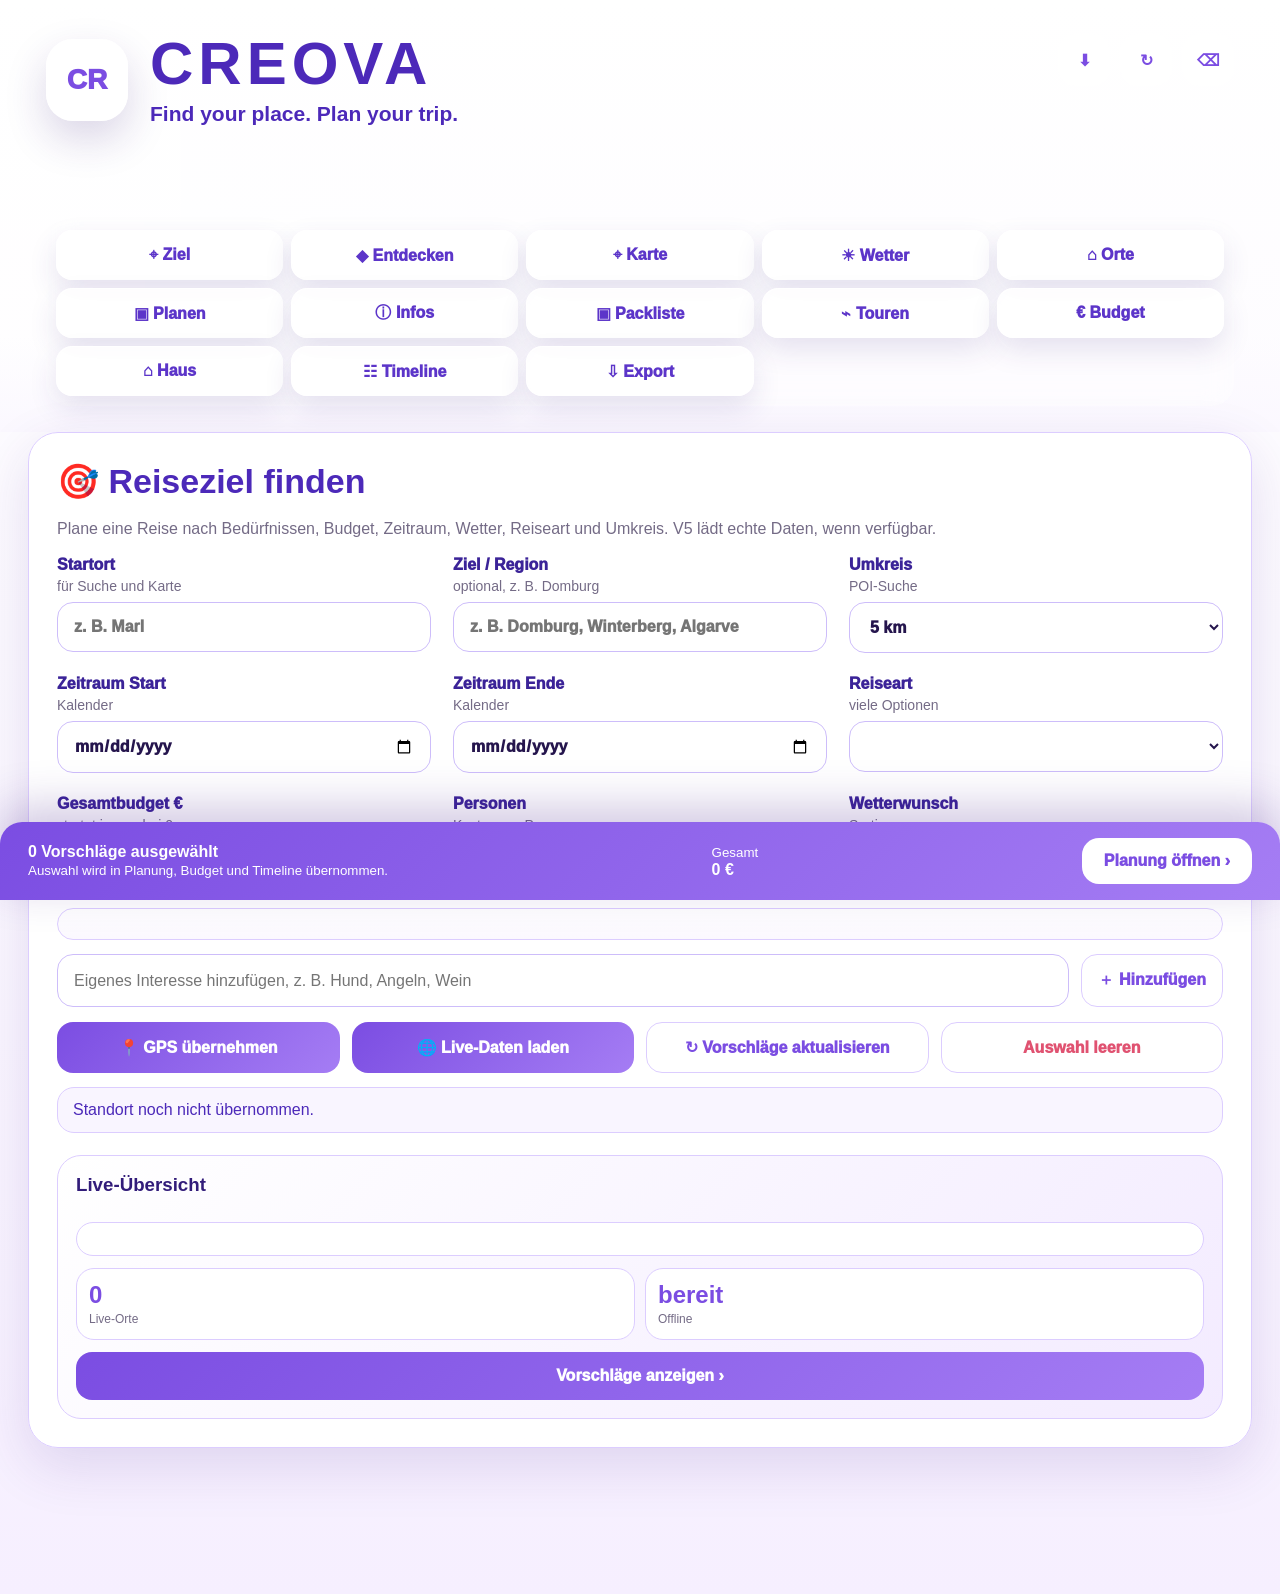
==== index.html @ 1fc0fdfe "Add files via upload" ====
<!doctype html>
<html lang="de">
<head>
<meta charset="utf-8">
<meta name="viewport" content="width=device-width,initial-scale=1,viewport-fit=cover">
<title>CREOVA Ultimate V7 Final</title>
<meta name="theme-color" content="#7b4de2">
<link rel="manifest" href="manifest.webmanifest">
<link rel="icon" href="icon.svg">
<link rel="stylesheet" href="styles.css?v=7">
<link rel="stylesheet" href="https://unpkg.com/leaflet@1.9.4/dist/leaflet.css">
</head>
<body>
<header class="hero">
  <div class="heroTop">
    <div class="brand">
      <div class="logo">CR</div>
      <div>
        <h1>CREOVA</h1>
        <p>Find your place. Plan your trip.</p>
      </div>
    </div>
    <div class="heroActions">
      <button id="installBtn" class="round" title="Installieren">⬇</button>
      <button id="syncBtn" class="round" title="Live-Daten laden">↻</button>
      <button id="resetApp" class="round" title="Zurücksetzen">⌫</button>
    </div>
  </div>

  <nav class="nav">
    <button data-view="ziel">⌖ Ziel</button>
    <button data-view="entdecken">◆ Entdecken</button>
    <button data-view="karte">⌖ Karte</button>
    <button data-view="wetter">☀ Wetter</button>
    <button data-view="pois">⌂ Orte</button>
    <button data-view="planen">▣ Planen</button>
    <button data-view="infos">ⓘ Infos</button>
    <button data-view="packliste">▣ Packliste</button>
    <button data-view="touren">⌁ Touren</button>
    <button data-view="budget">€ Budget</button>
    <button data-view="haus">⌂ Haus</button>
    <button data-view="timeline">☷ Timeline</button>
    <button data-view="export">⇩ Export</button>
  </nav>
</header>

<main class="app">
<section id="view-ziel" class="view">
  <div class="card splitHero">
    <div>
      <h2>🎯 Reiseziel finden</h2>
      <p class="muted">Plane eine Reise nach Bedürfnissen, Budget, Zeitraum, Wetter, Reiseart und Umkreis. V5 lädt echte Daten, wenn verfügbar.</p>
      <div class="formGrid">
        <label>Startort<span>für Suche und Karte</span><input id="start" placeholder="z. B. Marl"></label>
        <label>Ziel / Region<span>optional, z. B. Domburg</span><input id="destination" placeholder="z. B. Domburg, Winterberg, Algarve"></label>
        <label>Umkreis<span>POI-Suche</span><select id="radius"><option value="5000">5 km</option><option value="10000">10 km</option><option value="25000">25 km</option><option value="50000">50 km</option><option value="100000">100 km</option><option value="300000">300 km</option><option value="1000000">1000 km</option><option value="20000000">weltweit</option></select></label>
        <label>Zeitraum Start<span>Kalender</span><input id="dateStart" type="date"></label>
        <label>Zeitraum Ende<span>Kalender</span><input id="dateEnd" type="date"></label>
        <label>Reiseart<span>viele Optionen</span><select id="tripType"></select></label>
        <label>Gesamtbudget €<span>startet immer bei 0</span><input id="budgetInput" type="number" min="0" step="50"></label>
        <label>Personen<span>Kosten pro Person</span><input id="persons" type="number" min="1" step="1"></label>
        <label>Wetterwunsch<span>Sortierung</span><select id="weatherPref"><option>Sonnig</option><option>Mild</option><option>Kühl</option><option>Egal</option><option>Schlechtwetter-geeignet</option></select></label>
      </div>

      <div id="chips" class="chips"></div>
      <div class="customAdd">
        <input id="customInterest" placeholder="Eigenes Interesse hinzufügen, z. B. Hund, Angeln, Wein">
        <button class="btn" id="addInterest">＋ Hinzufügen</button>
      </div>

      <div class="actions">
        <button class="btn primary" id="btnLocation">📍 GPS übernehmen</button>
        <button class="btn primary" id="btnSearchLive">🌐 Live-Daten laden</button>
        <button class="btn" id="btnRefresh">↻ Vorschläge aktualisieren</button>
        <button class="btn danger" id="btnClear">Auswahl leeren</button>
      </div>

      <div id="loc" class="hint">Standort noch nicht übernommen.</div>
    </div>
    <aside class="quickPanel">
      <h3>Live-Übersicht</h3>
      <div id="budgetTiles" class="budgetGrid one"></div>
      <div id="weatherMini" class="weatherBox"></div>
      <div class="statusGrid">
        <div><b id="poiCount">0</b><span>Live-Orte</span></div>
        <div><b id="offlineState">bereit</b><span>Offline</span></div>
      </div>
      <button class="btn primary full" data-view="entdecken">Vorschläge anzeigen ›</button>
    </aside>
  </div>
</section>

<section id="view-entdecken" class="view hidden">
  <div class="card">
    <div class="titleRow">
      <div>
        <h2>✨ Entdecken</h2>
        <p class="muted">Reiseziele und echte POIs. Alles kann angehakt und in Planung, Budget und Timeline übernommen werden.</p>
      </div>
      <select id="sort"><option>Beste Treffer</option><option>Preis niedrig</option><option>Entfernung</option><option>Wetter passend</option></select>
    </div>
    <div id="results" class="cards"></div>
  </div>
</section>

<section id="view-karte" class="view hidden">
  <div class="card">
    <div class="titleRow">
      <div><h2>🗺️ Interaktive Karte</h2><p class="muted">OpenStreetMap mit Vorschlägen, Restaurants, Hotels und Campingplätzen.</p></div>
      <div class="mapTools"><button class="btn" id="fitMap">Alle anzeigen</button><button class="btn primary" id="reloadMapData">POIs neu laden</button></div>
    </div>
    <div id="map"></div>
  </div>
</section>

<section id="view-wetter" class="view hidden">
  <div class="card">
    <div class="titleRow">
      <div><h2>☀ Echte Wetterdaten</h2><p class="muted">Wetterdaten kommen über Open-Meteo. Wenn kein Ziel gesetzt ist, wird Marl/Fallback genutzt.</p></div>
      <button class="btn primary" id="loadWeather">Wetter neu laden</button>
    </div>
    <div id="weatherPanel" class="weatherCards"></div>
  </div>
</section>

<section id="view-pois" class="view hidden">
  <div class="card">
    <div class="titleRow">
      <div><h2>⌂ Echte Orte</h2><p class="muted">Campingplätze, Hotels und Restaurants aus OpenStreetMap/Overpass.</p></div>
      <select id="poiFilter"><option>Alle</option><option>Restaurants</option><option>Camping</option><option>Hotels</option></select>
    </div>
    <div id="poiList" class="cards"></div>
  </div>
</section>

<section id="view-planen" class="view hidden"><div class="card"><div class="titleRow"><div><h2>🧭 Planen</h2><p class="muted">Ausgewählte Vorschläge und Live-Orte landen hier.</p></div><button class="btn primary" data-view="timeline">Timeline öffnen</button></div><div id="planList"></div></div></section>

<section id="view-infos" class="view hidden"><div class="card" id="detailContent"><h2>ⓘ Infos</h2><p class="muted">Klicke auf „Details anzeigen“.</p></div></section>

<section id="view-packliste" class="view hidden">
  <div class="card packPro">
    <div class="titleRow">
      <div>
        <h2>🎒 Packliste</h2>
        <p class="muted">Professionelle Packliste mit kleinen Produktbildern, Suche, Kategorien und Fortschritt.</p>
      </div>
      <b id="packText">0 / 0</b>
    </div>

    <div class="bar"><div id="packFill" class="fill"></div></div>

    <div class="packToolbar">
      <input id="packSearch" placeholder="Packliste durchsuchen, z. B. Zahnbürste, Shampoo, Sonnencreme">
      <select id="packFilter"><option>Alle Kategorien</option></select>
    </div>

    <div id="packCats" class="packCats compactCats"></div>

    <div class="customAdd">
      <input id="customPack" placeholder="Eigenen Artikel hinzufügen">
      <button class="btn primary" id="addPack">＋ Hinzufügen</button>
    </div>

    <div id="products" class="products proProducts"></div>
  </div>
</section>

<section id="view-touren" class="view hidden"><div class="card"><h2>🚴 Touren</h2><p class="muted">Radtouren, Wanderungen und Tagesausflüge passend zum Ziel.</p><div id="tourCards" class="cards"></div></div></section>

<section id="view-budget" class="view hidden">
  <div class="card">
    <h2>💶 Budget-Rechner</h2>
    <p class="muted">Live-Auswertung mit Budget, Rest, Kosten pro Person und Kategorien.</p>
    <div class="formGrid compact">
      <label>Gesamtbudget ändern €<span>sofort aktiv</span><input id="budgetInput2" type="number" min="0" step="50"></label>
      <label>Personen<span>Kosten pro Person</span><input id="persons2" type="number" min="1" step="1"></label>
      <label>Reserve / Notiz<span>optional</span><input id="budgetNote" placeholder="z. B. 300 € Reserve"></label>
    </div>
    <div id="budgetTiles2" class="budgetGrid"></div>
    <div id="budgetBars" class="budgetBars"></div>
    <h3>Ausgewählte Kosten</h3>
    <div id="budgetList" class="simpleList"></div>
  </div>
</section>

<section id="view-haus" class="view hidden"><div class="card"><h2>🏠 Hauscheck</h2><p class="muted">Vor der Abfahrt abhaken.</p><div id="houseList" class="checkList"></div></div></section>

<section id="view-wecker" class="view hidden">
  <div class="card">
    <h2>⏰ Abfahrt planen</h2>
    <div class="depart">
      <div class="innerCard">
        <label>Ankunftszeit<input id="arrival" placeholder="10:00"></label>
        <label>Fahrzeit ca.<input id="drive" placeholder="5 h 30 min"></label>
        <label>Pufferzeit<input id="buffer" placeholder="30 min"></label>
        <label>Aufsteh-Vorlauf<input id="wakeLead" placeholder="60 min"></label>
        <button id="saveAlarm" class="btn primary">Wecker speichern</button>
      </div>
      <div>
        <div class="highlight"><div><span>Abfahrtszeit</span><h2 id="depTime">04:00</h2><p class="muted">So solltest du losfahren.</p></div><img src="https://images.unsplash.com/photo-1541899481282-d53bffe3c35d?auto=format&fit=crop&w=600&q=80"></div>
        <div class="highlight"><div><span>Aufstehzeit</span><h2 id="wakeTime">03:00</h2><p class="muted">Wecker wird gestellt.</p></div><img src="https://images.unsplash.com/photo-1501139083538-0139583c060f?auto=format&fit=crop&w=600&q=80"></div>
      </div>
    </div>
  </div>
</section>

<section id="view-timeline" class="view hidden"><div class="card"><div class="titleRow"><div><h2>🗓️ Timeline</h2><p class="muted">Automatischer Tagesplan mit Bildern.</p></div><button id="rebalanceTimeline" class="btn">↻ Neu verteilen</button></div><div id="timelineFull"></div></div></section>

<section id="view-export" class="view hidden">
  <div class="card">
    <h2>⇩ PDF / Export</h2>
    <p class="muted">Als PDF drucken oder Reiseplan als Text herunterladen. Für PDF auf iPad: Drucken → Teilen → In Dateien sichern.</p>
    <div class="actions">
      <button class="btn primary" onclick="window.print()">PDF erstellen / Drucken</button>
      <button class="btn" id="downloadPlan">Reiseplan TXT</button>
      <button class="btn danger" id="resetAll">Alles zurücksetzen</button>
    </div>
    <textarea id="exportText" rows="18"></textarea>
  </div>
</section>
</main>

<div class="sticky">
  <div><b id="stickyCount">0 Vorschläge ausgewählt</b><br><small>Auswahl wird in Planung, Budget und Timeline übernommen.</small></div>
  <div><small>Gesamt</small><br><b id="stickySum">0 €</b></div>
  <button data-view="planen">Planung öffnen ›</button>
</div>

<script src="https://unpkg.com/leaflet@1.9.4/dist/leaflet.js"></script>
<script src="api-config.js?v=7"></script>
<script src="data.js?v=7"></script>
<script src="app.js?v=7"></script>
</body>
</html>
---- styles.css ----
:root{--p:#7b4de2;--p2:#a57df4;--ink:#25154d;--muted:#746b86;--line:#dccdff;--bg:#fbf8ff;--card:#ffffffef;--shadow:0 18px 55px rgba(73,37,145,.14);--danger:#e05271;--ok:#2fa86b}
*{box-sizing:border-box}html{scroll-behavior:smooth}body{margin:0;background:linear-gradient(180deg,#fff,#fbf8ff 55%,#f6efff);font-family:-apple-system,BlinkMacSystemFont,"Segoe UI",Roboto,Arial,sans-serif;color:var(--ink)}button,input,select,textarea{font:inherit}button{cursor:pointer}
.hero{min-height:410px;padding:34px 46px 26px;position:relative;overflow:hidden;background:linear-gradient(90deg,rgba(255,255,255,.66),rgba(255,255,255,.19) 42%,rgba(255,255,255,.05)),url("https://images.unsplash.com/photo-1533873984035-25970ab07461?auto=format&fit=crop&w=1800&q=90");background-size:cover;background-position:center 55%}.hero:after{content:"";position:absolute;left:0;right:0;bottom:0;height:96px;background:linear-gradient(transparent,var(--bg));pointer-events:none}.heroTop{position:relative;z-index:2;max-width:1580px;margin:auto;display:flex;justify-content:space-between;gap:12px}.brand{display:flex;align-items:center;gap:22px}.logo{width:82px;height:82px;border-radius:27px;background:rgba(255,255,255,.9);display:grid;place-items:center;color:var(--p);font-size:28px;font-weight:1000;box-shadow:0 18px 42px rgba(56,30,120,.18)}.brand h1{margin:0;font-size:60px;line-height:1;letter-spacing:5px;color:#4c29b9;text-shadow:0 2px 18px rgba(255,255,255,.85)}.brand p{margin:8px 0 0;font-size:21px;color:#4c29b9;font-weight:750}.heroActions{display:flex;gap:10px}.round{width:52px;height:52px;border:0;border-radius:18px;background:rgba(255,255,255,.88);color:var(--p);font-weight:900}
.nav{position:relative;z-index:3;max-width:1580px;margin:94px auto 0;display:grid;grid-template-columns:repeat(13,1fr);gap:8px;padding:10px;border-radius:22px;background:rgba(255,255,255,.39);backdrop-filter:blur(14px)}.nav button{min-height:50px;border:1px solid rgba(255,255,255,.96);border-radius:16px;background:rgba(255,255,255,.88);color:#5c35c9;font-weight:950;box-shadow:0 12px 28px rgba(65,35,130,.13)}.nav button.active{background:linear-gradient(135deg,var(--p),var(--p2));color:white}
.app{max-width:1580px;margin:-22px auto 0;padding:0 28px 124px;position:relative;z-index:3}.card{background:var(--card);border:1px solid var(--line);border-radius:30px;box-shadow:var(--shadow);padding:28px;margin:22px 0}.innerCard{background:#fff;border:1px solid var(--line);border-radius:24px;padding:20px}.card h2{margin:0 0 12px;color:#4c29b9;font-size:34px}.card h3{margin:0 0 8px;color:#321c7a}.muted{color:var(--muted);line-height:1.45}.hidden{display:none!important}.splitHero{display:grid;grid-template-columns:1fr 340px;gap:22px}.quickPanel{border:1px solid var(--line);border-radius:24px;background:linear-gradient(135deg,#fff,#f3ebff);padding:18px}.full{width:100%;margin-top:12px}
.formGrid{display:grid;grid-template-columns:repeat(3,1fr);gap:22px}.formGrid.compact{grid-template-columns:repeat(3,1fr)}.customAdd{display:grid;grid-template-columns:1fr auto;gap:12px;margin-top:14px}label{font-weight:950;color:#3b2398}label span{display:block;font-weight:500;font-size:14px;color:var(--muted);margin:4px 0 8px}input,select,textarea{width:100%;border:1px solid #cdbdfa;border-radius:16px;background:#fff;padding:15px 16px;color:var(--ink);outline:none}input:focus,select:focus,textarea:focus{border-color:var(--p);box-shadow:0 0 0 4px rgba(123,77,226,.13)}
.chips{margin-top:16px;padding:15px;border:1px solid var(--line);border-radius:24px;background:linear-gradient(180deg,#fff,#fbf8ff);display:grid;grid-template-columns:repeat(7,1fr);gap:12px}.chip{border:1px solid #cabcf4;border-radius:16px;background:white;color:#4f2dc1;padding:13px 10px;font-weight:950;display:flex;align-items:center;justify-content:center;gap:8px}.chip.active{background:linear-gradient(135deg,var(--p),var(--p2));color:white}.actions{margin-top:15px;display:grid;grid-template-columns:repeat(4,1fr);gap:12px}.btn{border:1px solid var(--line);background:white;color:var(--p);border-radius:16px;padding:15px 16px;font-weight:950}.btn.primary{border:0;background:linear-gradient(135deg,var(--p),var(--p2));color:white}.btn.danger{color:var(--danger)}.hint{margin-top:14px;background:#f9f5ff;border:1px solid var(--line);border-radius:17px;padding:13px 15px;color:#4c29b9}
.budgetGrid{margin-top:14px;display:grid;grid-template-columns:repeat(4,1fr);gap:12px}.budgetGrid.one{grid-template-columns:1fr}.tile{border:1px solid var(--line);border-radius:20px;background:linear-gradient(135deg,#f0e7ff,#fff);padding:17px}.tile span{display:block;color:var(--muted)}.tile b{display:block;color:#4c29b9;font-size:26px;margin-top:4px}.weatherBox{margin-top:12px;border:1px solid var(--line);border-radius:20px;background:#fff;padding:16px}.statusGrid{display:grid;grid-template-columns:1fr 1fr;gap:10px;margin-top:12px}.statusGrid div{background:#fff;border:1px solid var(--line);border-radius:18px;padding:12px}.statusGrid b{display:block;color:var(--p);font-size:24px}.statusGrid span{font-size:12px;color:var(--muted)}
.titleRow{display:flex;justify-content:space-between;align-items:center;gap:12px;margin-bottom:16px}.titleRow.slim{margin-top:20px}.cards{display:grid;grid-template-columns:repeat(3,1fr);gap:16px}.suggest,.product,.infoMini,.weatherDay{position:relative;overflow:hidden;border:1px solid var(--line);border-radius:24px;background:white;box-shadow:0 12px 32px rgba(70,35,140,.09)}.photo{height:178px;background-size:cover;background-position:center}.body{padding:15px}.check{position:absolute;right:12px;top:12px;width:36px;height:36px;border-radius:12px;background:white;border:1px solid var(--line);display:grid;place-items:center;color:white;font-weight:1000}.selected .check,.done .check{background:var(--p);color:white}.suggest.selected,.product.done{outline:3px solid var(--p2)}.match{position:absolute;left:12px;top:12px;background:rgba(255,255,255,.94);color:#4c29b9;border-radius:999px;padding:7px 10px;font-weight:950;font-size:12px}.tags{display:flex;flex-wrap:wrap;gap:6px;margin:9px 0}.tag{background:#f0e9ff;color:#5d36c9;border-radius:999px;padding:5px 8px;font-size:12px;font-weight:850}.meta{display:flex;justify-content:space-between;align-items:center;color:var(--muted);font-size:13px}.detailBtn{width:100%;margin-top:10px;background:white;color:var(--p);border:1px solid var(--line);border-radius:14px;padding:11px;font-weight:900}
#map{height:620px;border-radius:24px;border:1px solid var(--line);overflow:hidden}.leaflet-popup-content-wrapper{border-radius:16px}.mapTools{display:flex;gap:10px}.weatherCards{display:grid;grid-template-columns:repeat(4,1fr);gap:14px}.weatherDay{padding:18px}.weatherDay b{font-size:28px;color:#4c29b9}.weatherDay span{display:block;color:var(--muted);margin-top:4px}.budgetBars{display:grid;gap:12px;margin:18px 0}.budgetBar{background:#fff;border:1px solid var(--line);border-radius:18px;padding:12px}.budgetBar .bar{margin:8px 0 0}
.detailView{display:grid;grid-template-columns:1.1fr .9fr;gap:18px}.detailImg{min-height:340px;border-radius:26px;background-size:cover;background-position:center}.detailPanel{border:1px solid var(--line);border-radius:26px;background:linear-gradient(135deg,#fff,#f4edff);padding:22px}.miniGrid{display:grid;grid-template-columns:repeat(2,1fr);gap:12px;margin-top:16px}.infoMini{display:grid;grid-template-columns:110px 1fr;gap:12px;align-items:center;padding:10px}.infoMini img{width:110px;height:90px;object-fit:cover;border-radius:16px}
.timeline{border-left:3px solid var(--p2);margin-left:14px;padding-left:22px;display:grid;gap:12px}.tl{position:relative;border:1px solid var(--line);border-radius:20px;background:#fff;padding:14px;display:grid;grid-template-columns:1fr 110px;gap:12px;align-items:center}.tl:before{content:"";position:absolute;left:-31px;top:23px;width:14px;height:14px;border-radius:50%;background:white;border:3px solid var(--p)}.tl img{width:110px;height:82px;object-fit:cover;border-radius:13px}
.packCats{display:grid;grid-template-columns:repeat(5,1fr);gap:14px}.packCat{border:1px solid var(--line);border-radius:20px;background:white;padding:14px}.bar{height:8px;background:#eadfff;border-radius:999px;overflow:hidden;margin:10px 0}.fill{height:100%;background:linear-gradient(90deg,var(--p),var(--p2));width:0%}.products{margin-top:17px;display:grid;grid-template-columns:repeat(5,1fr);gap:14px}.product{cursor:pointer}.product .photo{height:130px}.product.done h3{text-decoration:line-through;color:var(--muted)}
.checkList,.simpleList{display:grid;gap:10px}.row{display:grid;grid-template-columns:44px 1fr auto;gap:10px;align-items:center;border:1px solid var(--line);border-radius:17px;background:white;padding:13px}.box{width:31px;height:31px;border:2px solid #cdbdfa;border-radius:9px;display:grid;place-items:center;color:white;font-weight:1000}.row.done .box{background:var(--p);border-color:var(--p)}.row.done .text{text-decoration:line-through;color:var(--muted)}
.depart{display:grid;grid-template-columns:1fr 1fr;gap:16px}.highlight{margin-bottom:14px;background:linear-gradient(135deg,#f4e8ff,#fff);border:1px solid var(--line);border-radius:24px;padding:18px;display:grid;grid-template-columns:1fr 130px;gap:12px;align-items:center}.highlight img{width:130px;height:100px;object-fit:cover;border-radius:17px}textarea{min-height:360px}
.sticky{position:fixed;left:0;right:0;bottom:0;z-index:500;display:flex;justify-content:space-between;align-items:center;gap:14px;background:linear-gradient(135deg,var(--p),var(--p2));color:white;padding:16px 28px;border-radius:22px 22px 0 0;box-shadow:0 -15px 45px rgba(70,35,140,.25)}.sticky button{background:white;color:var(--p);border:0;border-radius:17px;padding:14px 22px;font-weight:950}.toast{position:fixed;right:18px;bottom:95px;background:#fff;color:var(--ink);border:1px solid var(--line);border-radius:16px;padding:14px 16px;box-shadow:var(--shadow);z-index:700}
@media(max-width:1280px){.nav{grid-template-columns:repeat(5,1fr)}.splitHero{grid-template-columns:1fr}.cards{grid-template-columns:repeat(2,1fr)}.products{grid-template-columns:repeat(3,1fr)}.chips{grid-template-columns:repeat(4,1fr)}.packCats{grid-template-columns:repeat(3,1fr)}.weatherCards{grid-template-columns:repeat(2,1fr)}}
@media(max-width:760px){.hero{min-height:430px;padding:18px;background-position:center}.brand h1{font-size:34px}.brand p{font-size:15px}.logo{width:58px;height:58px;border-radius:20px}.nav{grid-template-columns:repeat(2,1fr);margin-top:44px}.app{padding:0 12px 120px}.card{padding:17px;border-radius:23px}.formGrid,.formGrid.compact,.customAdd,.actions,.budgetGrid,.cards,.products,.packCats,.depart,.detailView,.weatherCards,.chips,.miniGrid,.statusGrid{grid-template-columns:1fr}.tl{grid-template-columns:1fr}.tl img{width:100%;height:150px}.highlight{grid-template-columns:1fr}.highlight img{width:100%}.infoMini{grid-template-columns:1fr}.infoMini img{width:100%;height:150px}#map{height:440px}.sticky{font-size:12px;padding:12px}.sticky button{padding:12px}}
@media print{.hero,.sticky,.nav,.heroActions,.actions,.btn{display:none!important}.app{margin:0;padding:0}.card{box-shadow:none;break-inside:avoid}body{background:white}}


/* CREOVA Ultimate V7 Final: professionelle Packliste */
.packPro{
  padding-bottom:32px;
}

.packToolbar{
  display:grid;
  grid-template-columns:1fr 280px;
  gap:14px;
  margin:18px 0;
}

.compactCats{
  grid-template-columns:repeat(4,1fr);
  margin-bottom:18px;
}

.compactCats .packCat{
  padding:12px 14px;
  border-radius:18px;
  background:linear-gradient(135deg,#fff,#f8f3ff);
}

.compactCats .packCat h3{
  font-size:17px;
  margin:0;
}

.compactCats .packCat .bar{
  height:6px;
  margin:8px 0;
}

.proProducts{
  display:grid !important;
  grid-template-columns:repeat(2,1fr) !important;
  gap:10px !important;
  margin-top:18px !important;
}

.proProducts .product{
  display:grid !important;
  grid-template-columns:56px 1fr auto !important;
  align-items:center !important;
  min-height:72px !important;
  border-radius:18px !important;
  padding:8px !important;
  background:#fff !important;
  overflow:hidden !important;
  box-shadow:0 8px 22px rgba(70,35,140,.07) !important;
}

.proProducts .product .photo{
  width:56px !important;
  height:56px !important;
  min-height:56px !important;
  border-radius:14px !important;
  margin:0 !important;
  background-size:cover !important;
  background-position:center !important;
}

.proProducts .product .body{
  padding:0 10px !important;
}

.proProducts .product h3{
  font-size:16px !important;
  line-height:1.15 !important;
  margin:0 0 4px !important;
  color:#25154d !important;
}

.proProducts .product p{
  margin:0 !important;
  font-size:13px !important;
  color:var(--muted) !important;
}

.proProducts .product .check{
  position:static !important;
  width:30px !important;
  height:30px !important;
  border-radius:10px !important;
  margin:0 2px 0 0 !important;
  flex:0 0 auto !important;
}

.proProducts .product.done{
  outline:2px solid var(--p2) !important;
  background:linear-gradient(135deg,#f4ecff,#fff) !important;
}

.proProducts .product.done h3{
  text-decoration:line-through;
  color:var(--muted) !important;
}

@media(max-width:960px){
  .packToolbar{
    grid-template-columns:1fr;
  }
  .compactCats{
    grid-template-columns:repeat(2,1fr);
  }
  .proProducts{
    grid-template-columns:1fr !important;
  }
}

@media(max-width:520px){
  .compactCats{
    grid-template-columns:1fr;
  }
  .proProducts .product{
    grid-template-columns:52px 1fr 32px !important;
    min-height:68px !important;
  }
  .proProducts .product .photo{
    width:52px !important;
    height:52px !important;
    min-height:52px !important;
  }
}


/* CREOVA V7 Final: Packliste nutzt feste App-Icons statt externe Produktfotos */
.proProducts .product .photo{
  background-size:contain !important;
  background-repeat:no-repeat !important;
  background-color:#f8f3ff !important;
  border:1px solid #eadfff !important;
}

.proProducts .product{
  grid-template-columns:58px 1fr 32px !important;
}

.proProducts .product .check{
  background:#fff !important;
}

.proProducts .product.done .check{
  background:var(--p) !important;
}
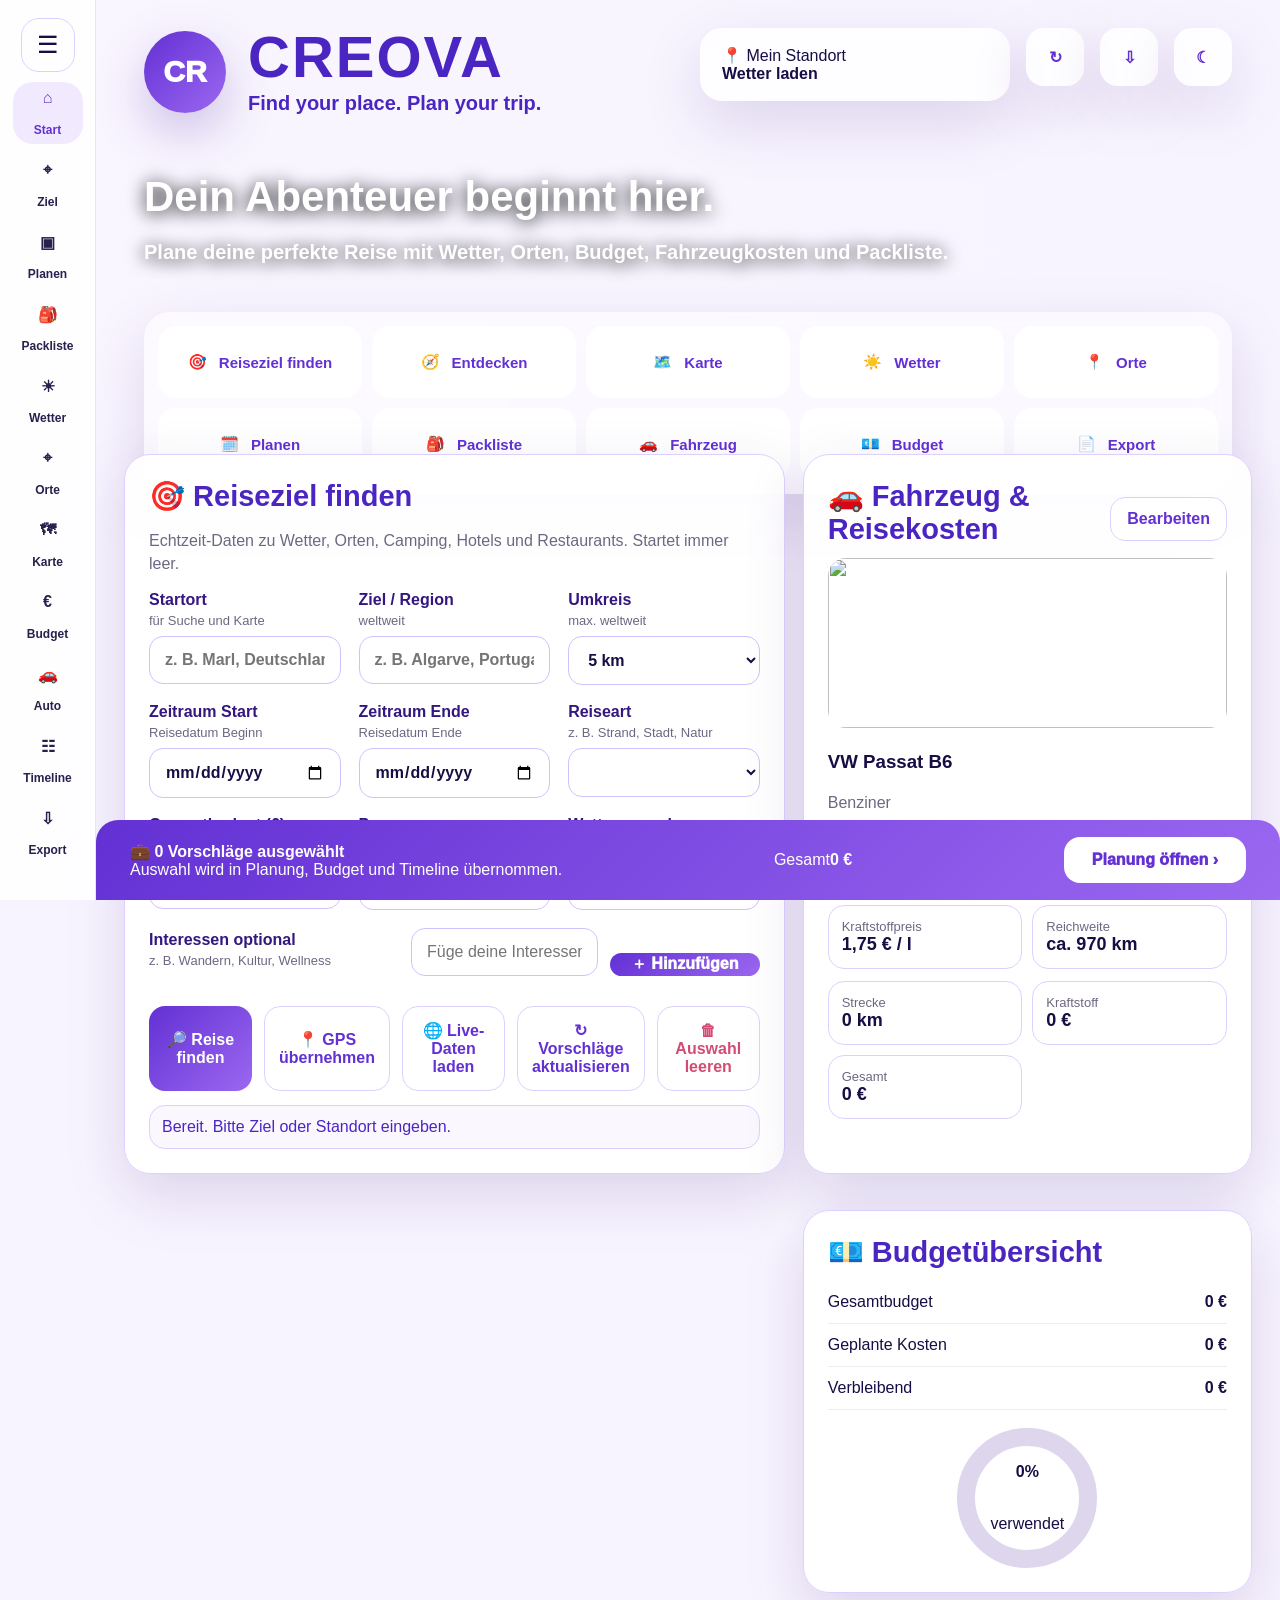
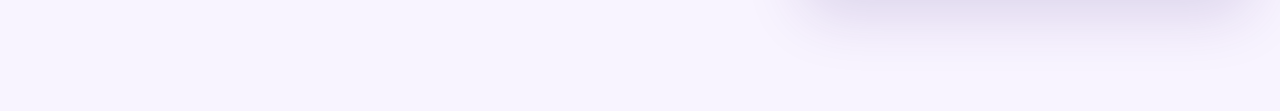
==== commit a5ce0836: "Add files via upload" ====
--- a/index.html
+++ b/index.html
@@ -1,234 +1,8 @@
-<!doctype html>
-<html lang="de">
-<head>
-<meta charset="utf-8">
-<meta name="viewport" content="width=device-width,initial-scale=1,viewport-fit=cover">
-<title>CREOVA Ultimate V7 Final</title>
-<meta name="theme-color" content="#7b4de2">
-<link rel="manifest" href="manifest.webmanifest">
-<link rel="icon" href="icon.svg">
-<link rel="stylesheet" href="styles.css?v=7">
-<link rel="stylesheet" href="https://unpkg.com/leaflet@1.9.4/dist/leaflet.css">
-</head>
-<body>
-<header class="hero">
-  <div class="heroTop">
-    <div class="brand">
-      <div class="logo">CR</div>
-      <div>
-        <h1>CREOVA</h1>
-        <p>Find your place. Plan your trip.</p>
-      </div>
-    </div>
-    <div class="heroActions">
-      <button id="installBtn" class="round" title="Installieren">⬇</button>
-      <button id="syncBtn" class="round" title="Live-Daten laden">↻</button>
-      <button id="resetApp" class="round" title="Zurücksetzen">⌫</button>
-    </div>
-  </div>
-
-  <nav class="nav">
-    <button data-view="ziel">⌖ Ziel</button>
-    <button data-view="entdecken">◆ Entdecken</button>
-    <button data-view="karte">⌖ Karte</button>
-    <button data-view="wetter">☀ Wetter</button>
-    <button data-view="pois">⌂ Orte</button>
-    <button data-view="planen">▣ Planen</button>
-    <button data-view="infos">ⓘ Infos</button>
-    <button data-view="packliste">▣ Packliste</button>
-    <button data-view="touren">⌁ Touren</button>
-    <button data-view="budget">€ Budget</button>
-    <button data-view="haus">⌂ Haus</button>
-    <button data-view="timeline">☷ Timeline</button>
-    <button data-view="export">⇩ Export</button>
-  </nav>
-</header>
-
-<main class="app">
-<section id="view-ziel" class="view">
-  <div class="card splitHero">
-    <div>
-      <h2>🎯 Reiseziel finden</h2>
-      <p class="muted">Plane eine Reise nach Bedürfnissen, Budget, Zeitraum, Wetter, Reiseart und Umkreis. V5 lädt echte Daten, wenn verfügbar.</p>
-      <div class="formGrid">
-        <label>Startort<span>für Suche und Karte</span><input id="start" placeholder="z. B. Marl"></label>
-        <label>Ziel / Region<span>optional, z. B. Domburg</span><input id="destination" placeholder="z. B. Domburg, Winterberg, Algarve"></label>
-        <label>Umkreis<span>POI-Suche</span><select id="radius"><option value="5000">5 km</option><option value="10000">10 km</option><option value="25000">25 km</option><option value="50000">50 km</option><option value="100000">100 km</option><option value="300000">300 km</option><option value="1000000">1000 km</option><option value="20000000">weltweit</option></select></label>
-        <label>Zeitraum Start<span>Kalender</span><input id="dateStart" type="date"></label>
-        <label>Zeitraum Ende<span>Kalender</span><input id="dateEnd" type="date"></label>
-        <label>Reiseart<span>viele Optionen</span><select id="tripType"></select></label>
-        <label>Gesamtbudget €<span>startet immer bei 0</span><input id="budgetInput" type="number" min="0" step="50"></label>
-        <label>Personen<span>Kosten pro Person</span><input id="persons" type="number" min="1" step="1"></label>
-        <label>Wetterwunsch<span>Sortierung</span><select id="weatherPref"><option>Sonnig</option><option>Mild</option><option>Kühl</option><option>Egal</option><option>Schlechtwetter-geeignet</option></select></label>
-      </div>
-
-      <div id="chips" class="chips"></div>
-      <div class="customAdd">
-        <input id="customInterest" placeholder="Eigenes Interesse hinzufügen, z. B. Hund, Angeln, Wein">
-        <button class="btn" id="addInterest">＋ Hinzufügen</button>
-      </div>
-
-      <div class="actions">
-        <button class="btn primary" id="btnLocation">📍 GPS übernehmen</button>
-        <button class="btn primary" id="btnSearchLive">🌐 Live-Daten laden</button>
-        <button class="btn" id="btnRefresh">↻ Vorschläge aktualisieren</button>
-        <button class="btn danger" id="btnClear">Auswahl leeren</button>
-      </div>
-
-      <div id="loc" class="hint">Standort noch nicht übernommen.</div>
-    </div>
-    <aside class="quickPanel">
-      <h3>Live-Übersicht</h3>
-      <div id="budgetTiles" class="budgetGrid one"></div>
-      <div id="weatherMini" class="weatherBox"></div>
-      <div class="statusGrid">
-        <div><b id="poiCount">0</b><span>Live-Orte</span></div>
-        <div><b id="offlineState">bereit</b><span>Offline</span></div>
-      </div>
-      <button class="btn primary full" data-view="entdecken">Vorschläge anzeigen ›</button>
-    </aside>
-  </div>
-</section>
-
-<section id="view-entdecken" class="view hidden">
-  <div class="card">
-    <div class="titleRow">
-      <div>
-        <h2>✨ Entdecken</h2>
-        <p class="muted">Reiseziele und echte POIs. Alles kann angehakt und in Planung, Budget und Timeline übernommen werden.</p>
-      </div>
-      <select id="sort"><option>Beste Treffer</option><option>Preis niedrig</option><option>Entfernung</option><option>Wetter passend</option></select>
-    </div>
-    <div id="results" class="cards"></div>
-  </div>
-</section>
-
-<section id="view-karte" class="view hidden">
-  <div class="card">
-    <div class="titleRow">
-      <div><h2>🗺️ Interaktive Karte</h2><p class="muted">OpenStreetMap mit Vorschlägen, Restaurants, Hotels und Campingplätzen.</p></div>
-      <div class="mapTools"><button class="btn" id="fitMap">Alle anzeigen</button><button class="btn primary" id="reloadMapData">POIs neu laden</button></div>
-    </div>
-    <div id="map"></div>
-  </div>
-</section>
-
-<section id="view-wetter" class="view hidden">
-  <div class="card">
-    <div class="titleRow">
-      <div><h2>☀ Echte Wetterdaten</h2><p class="muted">Wetterdaten kommen über Open-Meteo. Wenn kein Ziel gesetzt ist, wird Marl/Fallback genutzt.</p></div>
-      <button class="btn primary" id="loadWeather">Wetter neu laden</button>
-    </div>
-    <div id="weatherPanel" class="weatherCards"></div>
-  </div>
-</section>
-
-<section id="view-pois" class="view hidden">
-  <div class="card">
-    <div class="titleRow">
-      <div><h2>⌂ Echte Orte</h2><p class="muted">Campingplätze, Hotels und Restaurants aus OpenStreetMap/Overpass.</p></div>
-      <select id="poiFilter"><option>Alle</option><option>Restaurants</option><option>Camping</option><option>Hotels</option></select>
-    </div>
-    <div id="poiList" class="cards"></div>
-  </div>
-</section>
-
-<section id="view-planen" class="view hidden"><div class="card"><div class="titleRow"><div><h2>🧭 Planen</h2><p class="muted">Ausgewählte Vorschläge und Live-Orte landen hier.</p></div><button class="btn primary" data-view="timeline">Timeline öffnen</button></div><div id="planList"></div></div></section>
-
-<section id="view-infos" class="view hidden"><div class="card" id="detailContent"><h2>ⓘ Infos</h2><p class="muted">Klicke auf „Details anzeigen“.</p></div></section>
-
-<section id="view-packliste" class="view hidden">
-  <div class="card packPro">
-    <div class="titleRow">
-      <div>
-        <h2>🎒 Packliste</h2>
-        <p class="muted">Professionelle Packliste mit kleinen Produktbildern, Suche, Kategorien und Fortschritt.</p>
-      </div>
-      <b id="packText">0 / 0</b>
-    </div>
-
-    <div class="bar"><div id="packFill" class="fill"></div></div>
-
-    <div class="packToolbar">
-      <input id="packSearch" placeholder="Packliste durchsuchen, z. B. Zahnbürste, Shampoo, Sonnencreme">
-      <select id="packFilter"><option>Alle Kategorien</option></select>
-    </div>
-
-    <div id="packCats" class="packCats compactCats"></div>
-
-    <div class="customAdd">
-      <input id="customPack" placeholder="Eigenen Artikel hinzufügen">
-      <button class="btn primary" id="addPack">＋ Hinzufügen</button>
-    </div>
-
-    <div id="products" class="products proProducts"></div>
-  </div>
-</section>
-
-<section id="view-touren" class="view hidden"><div class="card"><h2>🚴 Touren</h2><p class="muted">Radtouren, Wanderungen und Tagesausflüge passend zum Ziel.</p><div id="tourCards" class="cards"></div></div></section>
-
-<section id="view-budget" class="view hidden">
-  <div class="card">
-    <h2>💶 Budget-Rechner</h2>
-    <p class="muted">Live-Auswertung mit Budget, Rest, Kosten pro Person und Kategorien.</p>
-    <div class="formGrid compact">
-      <label>Gesamtbudget ändern €<span>sofort aktiv</span><input id="budgetInput2" type="number" min="0" step="50"></label>
-      <label>Personen<span>Kosten pro Person</span><input id="persons2" type="number" min="1" step="1"></label>
-      <label>Reserve / Notiz<span>optional</span><input id="budgetNote" placeholder="z. B. 300 € Reserve"></label>
-    </div>
-    <div id="budgetTiles2" class="budgetGrid"></div>
-    <div id="budgetBars" class="budgetBars"></div>
-    <h3>Ausgewählte Kosten</h3>
-    <div id="budgetList" class="simpleList"></div>
-  </div>
-</section>
-
-<section id="view-haus" class="view hidden"><div class="card"><h2>🏠 Hauscheck</h2><p class="muted">Vor der Abfahrt abhaken.</p><div id="houseList" class="checkList"></div></div></section>
-
-<section id="view-wecker" class="view hidden">
-  <div class="card">
-    <h2>⏰ Abfahrt planen</h2>
-    <div class="depart">
-      <div class="innerCard">
-        <label>Ankunftszeit<input id="arrival" placeholder="10:00"></label>
-        <label>Fahrzeit ca.<input id="drive" placeholder="5 h 30 min"></label>
-        <label>Pufferzeit<input id="buffer" placeholder="30 min"></label>
-        <label>Aufsteh-Vorlauf<input id="wakeLead" placeholder="60 min"></label>
-        <button id="saveAlarm" class="btn primary">Wecker speichern</button>
-      </div>
-      <div>
-        <div class="highlight"><div><span>Abfahrtszeit</span><h2 id="depTime">04:00</h2><p class="muted">So solltest du losfahren.</p></div><img src="https://images.unsplash.com/photo-1541899481282-d53bffe3c35d?auto=format&fit=crop&w=600&q=80"></div>
-        <div class="highlight"><div><span>Aufstehzeit</span><h2 id="wakeTime">03:00</h2><p class="muted">Wecker wird gestellt.</p></div><img src="https://images.unsplash.com/photo-1501139083538-0139583c060f?auto=format&fit=crop&w=600&q=80"></div>
-      </div>
-    </div>
-  </div>
-</section>
-
-<section id="view-timeline" class="view hidden"><div class="card"><div class="titleRow"><div><h2>🗓️ Timeline</h2><p class="muted">Automatischer Tagesplan mit Bildern.</p></div><button id="rebalanceTimeline" class="btn">↻ Neu verteilen</button></div><div id="timelineFull"></div></div></section>
-
-<section id="view-export" class="view hidden">
-  <div class="card">
-    <h2>⇩ PDF / Export</h2>
-    <p class="muted">Als PDF drucken oder Reiseplan als Text herunterladen. Für PDF auf iPad: Drucken → Teilen → In Dateien sichern.</p>
-    <div class="actions">
-      <button class="btn primary" onclick="window.print()">PDF erstellen / Drucken</button>
-      <button class="btn" id="downloadPlan">Reiseplan TXT</button>
-      <button class="btn danger" id="resetAll">Alles zurücksetzen</button>
-    </div>
-    <textarea id="exportText" rows="18"></textarea>
-  </div>
-</section>
-</main>
-
-<div class="sticky">
-  <div><b id="stickyCount">0 Vorschläge ausgewählt</b><br><small>Auswahl wird in Planung, Budget und Timeline übernommen.</small></div>
-  <div><small>Gesamt</small><br><b id="stickySum">0 €</b></div>
-  <button data-view="planen">Planung öffnen ›</button>
-</div>
-
-<script src="https://unpkg.com/leaflet@1.9.4/dist/leaflet.js"></script>
-<script src="api-config.js?v=7"></script>
-<script src="data.js?v=7"></script>
-<script src="app.js?v=7"></script>
-</body>
-</html>
+<!doctype html><html lang="de"><head><meta charset="utf-8"><meta name="viewport" content="width=device-width,initial-scale=1,viewport-fit=cover"><title>CREOVA V8 Final</title><link rel="manifest" href="manifest.webmanifest"><link rel="icon" href="icon.svg"><link rel="stylesheet" href="https://unpkg.com/leaflet@1.9.4/dist/leaflet.css"><link rel="stylesheet" href="styles.css?v=8"></head><body>
+<aside class="side"><div class="hamb">☰</div><button class="sideBtn active" data-view="home">⌂<span>Start</span></button><button class="sideBtn" data-view="ziel">⌖<span>Ziel</span></button><button class="sideBtn" data-view="planen">▣<span>Planen</span></button><button class="sideBtn" data-view="packliste">🎒<span>Packliste</span></button><button class="sideBtn" data-view="wetter">☀<span>Wetter</span></button><button class="sideBtn" data-view="orte">⌖<span>Orte</span></button><button class="sideBtn" data-view="karte">🗺<span>Karte</span></button><button class="sideBtn" data-view="budget">€<span>Budget</span></button><button class="sideBtn" data-view="auto">🚗<span>Auto</span></button><button class="sideBtn" data-view="timeline">☷<span>Timeline</span></button><button class="sideBtn" data-view="export">⇩<span>Export</span></button></aside>
+<main class="shell"><section class="hero"><div class="brand"><div class="logo">CR</div><div><h1>CREOVA</h1><p>Find your place. Plan your trip.</p></div></div><div class="topWidgets"><button class="weatherPill" id="topWeather" data-view="wetter">📍 Mein Standort<br><b>Wetter laden</b></button><button class="circle" id="resetBtn">↻</button><button class="circle">⇩</button><button class="circle">☾</button></div><div class="claim"><h2>Dein Abenteuer beginnt hier.</h2><p>Plane deine perfekte Reise mit Wetter, Orten, Budget, Fahrzeugkosten und Packliste.</p></div><nav class="tileNav"><button data-view="ziel">🎯<b>Reiseziel finden</b></button><button data-view="orte">🧭<b>Entdecken</b></button><button data-view="karte">🗺️<b>Karte</b></button><button data-view="wetter">☀️<b>Wetter</b></button><button data-view="orte">📍<b>Orte</b></button><button data-view="planen">🗓️<b>Planen</b></button><button data-view="packliste">🎒<b>Packliste</b></button><button data-view="auto">🚗<b>Fahrzeug</b></button><button data-view="budget">💶<b>Budget</b></button><button data-view="export">📄<b>Export</b></button></nav></section>
+<section id="view-home" class="view gridDash"><div class="panel formPanel"><h2>🎯 Reiseziel finden</h2><p class="muted">Echtzeit-Daten zu Wetter, Orten, Camping, Hotels und Restaurants. Startet immer leer.</p><div class="formGrid"><label>Startort<span>für Suche und Karte</span><input id="start" placeholder="z. B. Marl, Deutschland"></label><label>Ziel / Region<span>weltweit</span><input id="destination" placeholder="z. B. Algarve, Portugal"></label><label>Umkreis<span>max. weltweit</span><select id="radius"><option value="5000">5 km</option><option value="25000">25 km</option><option value="50000">50 km</option><option value="100000">100 km</option><option value="300000">300 km</option><option value="1000000">1000 km</option><option value="20000000">weltweit</option></select></label><label>Zeitraum Start<span>Reisedatum Beginn</span><input id="dateStart" type="date"></label><label>Zeitraum Ende<span>Reisedatum Ende</span><input id="dateEnd" type="date"></label><label>Reiseart<span>z. B. Strand, Stadt, Natur</span><select id="tripType"></select></label><label>Gesamtbudget (€)<span>startet immer bei 0</span><input id="budgetInput" type="number" min="0" step="50" placeholder="0"></label><label>Personen<span>Anzahl Reisende</span><select id="persons"><option>1</option><option>2</option><option>3</option><option>4</option><option>5</option></select></label><label>Wetterwunsch<span>bevorzugtes Wetter</span><select id="weatherPref"><option>Sonnig</option><option>Mild</option><option>Kühl</option><option>Egal</option></select></label></div><div class="interestLine"><label>Interessen optional<span>z. B. Wandern, Kultur, Wellness</span></label><input id="customInterest" placeholder="Füge deine Interessen hinzu ..."><button id="addInterest">＋ Hinzufügen</button></div><div id="chips" class="chips"></div><div class="actions"><button class="primary" id="findTrip">🔎 Reise finden</button><button id="gpsBtn">📍 GPS übernehmen</button><button id="liveBtn">🌐 Live-Daten laden</button><button id="refreshBtn">↻ Vorschläge aktualisieren</button><button class="danger" id="clearBtn">🗑 Auswahl leeren</button></div><div id="status" class="status">Bereit. Bitte Ziel oder Standort eingeben.</div></div>
+<div class="panel vehicle"><div class="panelHead"><h2>🚗 Fahrzeug & Reisekosten</h2><button data-view="auto">Bearbeiten</button></div><div class="carBox"><img src="https://images.unsplash.com/photo-1541899481282-d53bffe3c35d?auto=format&fit=crop&w=700&q=80"><div><h3 id="carName">VW Passat B6</h3><p class="muted">Benziner</p></div></div><div class="specGrid"><div><span>Verbrauch</span><b id="carCons">7,2 l/100 km</b></div><div><span>Tankgröße</span><b id="carTank">70 l</b></div><div><span>Kraftstoffpreis</span><b id="fuelPrice">1,75 € / l</b></div><div><span>Reichweite</span><b id="range">ca. 970 km</b></div></div><div class="costTiles"><div><span>Strecke</span><b id="tripKm">0 km</b></div><div><span>Kraftstoff</span><b id="fuelCost">0 €</b></div><div><span>Gesamt</span><b id="carTotal">0 €</b></div></div></div>
+<div class="panel budgetSmall"><h2>💶 Budgetübersicht</h2><div class="budgetRows"><p><span>Gesamtbudget</span><b id="bTotal">0 €</b></p><p><span>Geplante Kosten</span><b id="bUsed">0 €</b></p><p><span>Verbleibend</span><b id="bRest">0 €</b></p></div><div class="donut"><b id="bPct">0%</b><span>verwendet</span></div></div></section>
+<section id="view-ziel" class="view hidden"><div class="panel"><h2>🎯 Reiseziel finden</h2><div id="results" class="cards"></div></div></section><section id="view-orte" class="view hidden"><div class="panel"><div class="panelHead"><h2>📍 Orte weltweit</h2><select id="poiFilter"><option>Alle</option><option>Restaurants</option><option>Camping</option><option>Hotels</option></select></div><div id="poiList" class="cards"></div></div></section><section id="view-karte" class="view hidden"><div class="panel"><div class="panelHead"><h2>🗺️ Interaktive Karte</h2><button id="fitMap">Alle anzeigen</button></div><div id="map"></div></div></section><section id="view-wetter" class="view hidden"><div class="panel"><div class="panelHead"><h2>☀ Wetter am aktuellen Standort</h2><button id="loadWeather">Wetter neu laden</button></div><div id="weatherPanel" class="weatherCards"></div></div></section><section id="view-planen" class="view hidden"><div class="panel"><h2>🗓️ Planung</h2><div id="planList"></div></div></section><section id="view-packliste" class="view hidden"><div class="panel"><div class="panelHead"><h2>🎒 Packliste</h2><b id="packText">0 / 0</b></div><div class="bar"><div id="packFill"></div></div><div class="packTools"><input id="packSearch" placeholder="Packliste durchsuchen"><select id="packFilter"><option>Alle Kategorien</option></select></div><div id="packCats" class="packCats"></div><div class="addLine"><input id="customPack" placeholder="Eigenen Artikel hinzufügen"><button id="addPack">＋ Hinzufügen</button></div><div id="products" class="packList"></div></div></section><section id="view-budget" class="view hidden"><div class="panel"><h2>💶 Budget</h2><div class="formGrid"><label>Budget €<input id="budgetInput2" type="number" min="0"></label><label>Personen<input id="persons2" type="number" min="1"></label></div><div id="budgetTiles" class="costTiles big"></div><div id="budgetList"></div></div></section><section id="view-auto" class="view hidden"><div class="panel"><h2>🚗 Fahrzeug</h2><div class="formGrid"><label>Fahrzeug<input id="carModel" placeholder="VW Passat B6"></label><label>Verbrauch l/100 km<input id="consumption" type="number" step="0.1"></label><label>Tankgröße l<input id="tankSize" type="number"></label><label>Kraftstoffpreis €/l<input id="fuel" type="number" step="0.01"></label><label>Strecke km<input id="distanceKm" type="number"></label></div><button class="primary" id="saveCar">Fahrzeug übernehmen</button></div></section><section id="view-timeline" class="view hidden"><div class="panel"><h2>☷ Timeline</h2><div id="timeline"></div></div></section><section id="view-export" class="view hidden"><div class="panel"><h2>📄 Export</h2><div class="actions"><button class="primary" onclick="window.print()">PDF / Drucken</button><button id="txtExport">TXT herunterladen</button></div><textarea id="exportText"></textarea></div></section>
+</main><footer class="sticky"><div>💼 <b id="selCount">0 Vorschläge ausgewählt</b><br><span>Auswahl wird in Planung, Budget und Timeline übernommen.</span></div><div><span>Gesamt</span><b id="sum">0 €</b></div><button data-view="planen">Planung öffnen ›</button></footer><script src="https://unpkg.com/leaflet@1.9.4/dist/leaflet.js"></script><script src="data.js?v=8"></script><script src="app.js?v=8"></script></body></html>
--- a/styles.css
+++ b/styles.css
@@ -1,167 +1 @@
-
-:root{--p:#7b4de2;--p2:#a57df4;--ink:#25154d;--muted:#746b86;--line:#dccdff;--bg:#fbf8ff;--card:#ffffffef;--shadow:0 18px 55px rgba(73,37,145,.14);--danger:#e05271;--ok:#2fa86b}
-*{box-sizing:border-box}html{scroll-behavior:smooth}body{margin:0;background:linear-gradient(180deg,#fff,#fbf8ff 55%,#f6efff);font-family:-apple-system,BlinkMacSystemFont,"Segoe UI",Roboto,Arial,sans-serif;color:var(--ink)}button,input,select,textarea{font:inherit}button{cursor:pointer}
-.hero{min-height:410px;padding:34px 46px 26px;position:relative;overflow:hidden;background:linear-gradient(90deg,rgba(255,255,255,.66),rgba(255,255,255,.19) 42%,rgba(255,255,255,.05)),url("https://images.unsplash.com/photo-1533873984035-25970ab07461?auto=format&fit=crop&w=1800&q=90");background-size:cover;background-position:center 55%}.hero:after{content:"";position:absolute;left:0;right:0;bottom:0;height:96px;background:linear-gradient(transparent,var(--bg));pointer-events:none}.heroTop{position:relative;z-index:2;max-width:1580px;margin:auto;display:flex;justify-content:space-between;gap:12px}.brand{display:flex;align-items:center;gap:22px}.logo{width:82px;height:82px;border-radius:27px;background:rgba(255,255,255,.9);display:grid;place-items:center;color:var(--p);font-size:28px;font-weight:1000;box-shadow:0 18px 42px rgba(56,30,120,.18)}.brand h1{margin:0;font-size:60px;line-height:1;letter-spacing:5px;color:#4c29b9;text-shadow:0 2px 18px rgba(255,255,255,.85)}.brand p{margin:8px 0 0;font-size:21px;color:#4c29b9;font-weight:750}.heroActions{display:flex;gap:10px}.round{width:52px;height:52px;border:0;border-radius:18px;background:rgba(255,255,255,.88);color:var(--p);font-weight:900}
-.nav{position:relative;z-index:3;max-width:1580px;margin:94px auto 0;display:grid;grid-template-columns:repeat(13,1fr);gap:8px;padding:10px;border-radius:22px;background:rgba(255,255,255,.39);backdrop-filter:blur(14px)}.nav button{min-height:50px;border:1px solid rgba(255,255,255,.96);border-radius:16px;background:rgba(255,255,255,.88);color:#5c35c9;font-weight:950;box-shadow:0 12px 28px rgba(65,35,130,.13)}.nav button.active{background:linear-gradient(135deg,var(--p),var(--p2));color:white}
-.app{max-width:1580px;margin:-22px auto 0;padding:0 28px 124px;position:relative;z-index:3}.card{background:var(--card);border:1px solid var(--line);border-radius:30px;box-shadow:var(--shadow);padding:28px;margin:22px 0}.innerCard{background:#fff;border:1px solid var(--line);border-radius:24px;padding:20px}.card h2{margin:0 0 12px;color:#4c29b9;font-size:34px}.card h3{margin:0 0 8px;color:#321c7a}.muted{color:var(--muted);line-height:1.45}.hidden{display:none!important}.splitHero{display:grid;grid-template-columns:1fr 340px;gap:22px}.quickPanel{border:1px solid var(--line);border-radius:24px;background:linear-gradient(135deg,#fff,#f3ebff);padding:18px}.full{width:100%;margin-top:12px}
-.formGrid{display:grid;grid-template-columns:repeat(3,1fr);gap:22px}.formGrid.compact{grid-template-columns:repeat(3,1fr)}.customAdd{display:grid;grid-template-columns:1fr auto;gap:12px;margin-top:14px}label{font-weight:950;color:#3b2398}label span{display:block;font-weight:500;font-size:14px;color:var(--muted);margin:4px 0 8px}input,select,textarea{width:100%;border:1px solid #cdbdfa;border-radius:16px;background:#fff;padding:15px 16px;color:var(--ink);outline:none}input:focus,select:focus,textarea:focus{border-color:var(--p);box-shadow:0 0 0 4px rgba(123,77,226,.13)}
-.chips{margin-top:16px;padding:15px;border:1px solid var(--line);border-radius:24px;background:linear-gradient(180deg,#fff,#fbf8ff);display:grid;grid-template-columns:repeat(7,1fr);gap:12px}.chip{border:1px solid #cabcf4;border-radius:16px;background:white;color:#4f2dc1;padding:13px 10px;font-weight:950;display:flex;align-items:center;justify-content:center;gap:8px}.chip.active{background:linear-gradient(135deg,var(--p),var(--p2));color:white}.actions{margin-top:15px;display:grid;grid-template-columns:repeat(4,1fr);gap:12px}.btn{border:1px solid var(--line);background:white;color:var(--p);border-radius:16px;padding:15px 16px;font-weight:950}.btn.primary{border:0;background:linear-gradient(135deg,var(--p),var(--p2));color:white}.btn.danger{color:var(--danger)}.hint{margin-top:14px;background:#f9f5ff;border:1px solid var(--line);border-radius:17px;padding:13px 15px;color:#4c29b9}
-.budgetGrid{margin-top:14px;display:grid;grid-template-columns:repeat(4,1fr);gap:12px}.budgetGrid.one{grid-template-columns:1fr}.tile{border:1px solid var(--line);border-radius:20px;background:linear-gradient(135deg,#f0e7ff,#fff);padding:17px}.tile span{display:block;color:var(--muted)}.tile b{display:block;color:#4c29b9;font-size:26px;margin-top:4px}.weatherBox{margin-top:12px;border:1px solid var(--line);border-radius:20px;background:#fff;padding:16px}.statusGrid{display:grid;grid-template-columns:1fr 1fr;gap:10px;margin-top:12px}.statusGrid div{background:#fff;border:1px solid var(--line);border-radius:18px;padding:12px}.statusGrid b{display:block;color:var(--p);font-size:24px}.statusGrid span{font-size:12px;color:var(--muted)}
-.titleRow{display:flex;justify-content:space-between;align-items:center;gap:12px;margin-bottom:16px}.titleRow.slim{margin-top:20px}.cards{display:grid;grid-template-columns:repeat(3,1fr);gap:16px}.suggest,.product,.infoMini,.weatherDay{position:relative;overflow:hidden;border:1px solid var(--line);border-radius:24px;background:white;box-shadow:0 12px 32px rgba(70,35,140,.09)}.photo{height:178px;background-size:cover;background-position:center}.body{padding:15px}.check{position:absolute;right:12px;top:12px;width:36px;height:36px;border-radius:12px;background:white;border:1px solid var(--line);display:grid;place-items:center;color:white;font-weight:1000}.selected .check,.done .check{background:var(--p);color:white}.suggest.selected,.product.done{outline:3px solid var(--p2)}.match{position:absolute;left:12px;top:12px;background:rgba(255,255,255,.94);color:#4c29b9;border-radius:999px;padding:7px 10px;font-weight:950;font-size:12px}.tags{display:flex;flex-wrap:wrap;gap:6px;margin:9px 0}.tag{background:#f0e9ff;color:#5d36c9;border-radius:999px;padding:5px 8px;font-size:12px;font-weight:850}.meta{display:flex;justify-content:space-between;align-items:center;color:var(--muted);font-size:13px}.detailBtn{width:100%;margin-top:10px;background:white;color:var(--p);border:1px solid var(--line);border-radius:14px;padding:11px;font-weight:900}
-#map{height:620px;border-radius:24px;border:1px solid var(--line);overflow:hidden}.leaflet-popup-content-wrapper{border-radius:16px}.mapTools{display:flex;gap:10px}.weatherCards{display:grid;grid-template-columns:repeat(4,1fr);gap:14px}.weatherDay{padding:18px}.weatherDay b{font-size:28px;color:#4c29b9}.weatherDay span{display:block;color:var(--muted);margin-top:4px}.budgetBars{display:grid;gap:12px;margin:18px 0}.budgetBar{background:#fff;border:1px solid var(--line);border-radius:18px;padding:12px}.budgetBar .bar{margin:8px 0 0}
-.detailView{display:grid;grid-template-columns:1.1fr .9fr;gap:18px}.detailImg{min-height:340px;border-radius:26px;background-size:cover;background-position:center}.detailPanel{border:1px solid var(--line);border-radius:26px;background:linear-gradient(135deg,#fff,#f4edff);padding:22px}.miniGrid{display:grid;grid-template-columns:repeat(2,1fr);gap:12px;margin-top:16px}.infoMini{display:grid;grid-template-columns:110px 1fr;gap:12px;align-items:center;padding:10px}.infoMini img{width:110px;height:90px;object-fit:cover;border-radius:16px}
-.timeline{border-left:3px solid var(--p2);margin-left:14px;padding-left:22px;display:grid;gap:12px}.tl{position:relative;border:1px solid var(--line);border-radius:20px;background:#fff;padding:14px;display:grid;grid-template-columns:1fr 110px;gap:12px;align-items:center}.tl:before{content:"";position:absolute;left:-31px;top:23px;width:14px;height:14px;border-radius:50%;background:white;border:3px solid var(--p)}.tl img{width:110px;height:82px;object-fit:cover;border-radius:13px}
-.packCats{display:grid;grid-template-columns:repeat(5,1fr);gap:14px}.packCat{border:1px solid var(--line);border-radius:20px;background:white;padding:14px}.bar{height:8px;background:#eadfff;border-radius:999px;overflow:hidden;margin:10px 0}.fill{height:100%;background:linear-gradient(90deg,var(--p),var(--p2));width:0%}.products{margin-top:17px;display:grid;grid-template-columns:repeat(5,1fr);gap:14px}.product{cursor:pointer}.product .photo{height:130px}.product.done h3{text-decoration:line-through;color:var(--muted)}
-.checkList,.simpleList{display:grid;gap:10px}.row{display:grid;grid-template-columns:44px 1fr auto;gap:10px;align-items:center;border:1px solid var(--line);border-radius:17px;background:white;padding:13px}.box{width:31px;height:31px;border:2px solid #cdbdfa;border-radius:9px;display:grid;place-items:center;color:white;font-weight:1000}.row.done .box{background:var(--p);border-color:var(--p)}.row.done .text{text-decoration:line-through;color:var(--muted)}
-.depart{display:grid;grid-template-columns:1fr 1fr;gap:16px}.highlight{margin-bottom:14px;background:linear-gradient(135deg,#f4e8ff,#fff);border:1px solid var(--line);border-radius:24px;padding:18px;display:grid;grid-template-columns:1fr 130px;gap:12px;align-items:center}.highlight img{width:130px;height:100px;object-fit:cover;border-radius:17px}textarea{min-height:360px}
-.sticky{position:fixed;left:0;right:0;bottom:0;z-index:500;display:flex;justify-content:space-between;align-items:center;gap:14px;background:linear-gradient(135deg,var(--p),var(--p2));color:white;padding:16px 28px;border-radius:22px 22px 0 0;box-shadow:0 -15px 45px rgba(70,35,140,.25)}.sticky button{background:white;color:var(--p);border:0;border-radius:17px;padding:14px 22px;font-weight:950}.toast{position:fixed;right:18px;bottom:95px;background:#fff;color:var(--ink);border:1px solid var(--line);border-radius:16px;padding:14px 16px;box-shadow:var(--shadow);z-index:700}
-@media(max-width:1280px){.nav{grid-template-columns:repeat(5,1fr)}.splitHero{grid-template-columns:1fr}.cards{grid-template-columns:repeat(2,1fr)}.products{grid-template-columns:repeat(3,1fr)}.chips{grid-template-columns:repeat(4,1fr)}.packCats{grid-template-columns:repeat(3,1fr)}.weatherCards{grid-template-columns:repeat(2,1fr)}}
-@media(max-width:760px){.hero{min-height:430px;padding:18px;background-position:center}.brand h1{font-size:34px}.brand p{font-size:15px}.logo{width:58px;height:58px;border-radius:20px}.nav{grid-template-columns:repeat(2,1fr);margin-top:44px}.app{padding:0 12px 120px}.card{padding:17px;border-radius:23px}.formGrid,.formGrid.compact,.customAdd,.actions,.budgetGrid,.cards,.products,.packCats,.depart,.detailView,.weatherCards,.chips,.miniGrid,.statusGrid{grid-template-columns:1fr}.tl{grid-template-columns:1fr}.tl img{width:100%;height:150px}.highlight{grid-template-columns:1fr}.highlight img{width:100%}.infoMini{grid-template-columns:1fr}.infoMini img{width:100%;height:150px}#map{height:440px}.sticky{font-size:12px;padding:12px}.sticky button{padding:12px}}
-@media print{.hero,.sticky,.nav,.heroActions,.actions,.btn{display:none!important}.app{margin:0;padding:0}.card{box-shadow:none;break-inside:avoid}body{background:white}}
-
-
-/* CREOVA Ultimate V7 Final: professionelle Packliste */
-.packPro{
-  padding-bottom:32px;
-}
-
-.packToolbar{
-  display:grid;
-  grid-template-columns:1fr 280px;
-  gap:14px;
-  margin:18px 0;
-}
-
-.compactCats{
-  grid-template-columns:repeat(4,1fr);
-  margin-bottom:18px;
-}
-
-.compactCats .packCat{
-  padding:12px 14px;
-  border-radius:18px;
-  background:linear-gradient(135deg,#fff,#f8f3ff);
-}
-
-.compactCats .packCat h3{
-  font-size:17px;
-  margin:0;
-}
-
-.compactCats .packCat .bar{
-  height:6px;
-  margin:8px 0;
-}
-
-.proProducts{
-  display:grid !important;
-  grid-template-columns:repeat(2,1fr) !important;
-  gap:10px !important;
-  margin-top:18px !important;
-}
-
-.proProducts .product{
-  display:grid !important;
-  grid-template-columns:56px 1fr auto !important;
-  align-items:center !important;
-  min-height:72px !important;
-  border-radius:18px !important;
-  padding:8px !important;
-  background:#fff !important;
-  overflow:hidden !important;
-  box-shadow:0 8px 22px rgba(70,35,140,.07) !important;
-}
-
-.proProducts .product .photo{
-  width:56px !important;
-  height:56px !important;
-  min-height:56px !important;
-  border-radius:14px !important;
-  margin:0 !important;
-  background-size:cover !important;
-  background-position:center !important;
-}
-
-.proProducts .product .body{
-  padding:0 10px !important;
-}
-
-.proProducts .product h3{
-  font-size:16px !important;
-  line-height:1.15 !important;
-  margin:0 0 4px !important;
-  color:#25154d !important;
-}
-
-.proProducts .product p{
-  margin:0 !important;
-  font-size:13px !important;
-  color:var(--muted) !important;
-}
-
-.proProducts .product .check{
-  position:static !important;
-  width:30px !important;
-  height:30px !important;
-  border-radius:10px !important;
-  margin:0 2px 0 0 !important;
-  flex:0 0 auto !important;
-}
-
-.proProducts .product.done{
-  outline:2px solid var(--p2) !important;
-  background:linear-gradient(135deg,#f4ecff,#fff) !important;
-}
-
-.proProducts .product.done h3{
-  text-decoration:line-through;
-  color:var(--muted) !important;
-}
-
-@media(max-width:960px){
-  .packToolbar{
-    grid-template-columns:1fr;
-  }
-  .compactCats{
-    grid-template-columns:repeat(2,1fr);
-  }
-  .proProducts{
-    grid-template-columns:1fr !important;
-  }
-}
-
-@media(max-width:520px){
-  .compactCats{
-    grid-template-columns:1fr;
-  }
-  .proProducts .product{
-    grid-template-columns:52px 1fr 32px !important;
-    min-height:68px !important;
-  }
-  .proProducts .product .photo{
-    width:52px !important;
-    height:52px !important;
-    min-height:52px !important;
-  }
-}
-
-
-/* CREOVA V7 Final: Packliste nutzt feste App-Icons statt externe Produktfotos */
-.proProducts .product .photo{
-  background-size:contain !important;
-  background-repeat:no-repeat !important;
-  background-color:#f8f3ff !important;
-  border:1px solid #eadfff !important;
-}
-
-.proProducts .product{
-  grid-template-columns:58px 1fr 32px !important;
-}
-
-.proProducts .product .check{
-  background:#fff !important;
-}
-
-.proProducts .product.done .check{
-  background:var(--p) !important;
-}
+:root{--p:#6330d4;--p2:#9b68f1;--ink:#180d45;--muted:#6f6782;--line:#ddd0ff;--bg:#f8f4ff;--card:#ffffffee;--shadow:0 22px 60px rgba(60,30,120,.15)}*{box-sizing:border-box}body{margin:0;background:var(--bg);font-family:-apple-system,BlinkMacSystemFont,"Segoe UI",Roboto,Arial,sans-serif;color:var(--ink)}button,input,select,textarea{font:inherit}button{cursor:pointer}.side{position:fixed;left:0;top:0;bottom:0;width:96px;background:#ffffffd8;backdrop-filter:blur(18px);z-index:10;border-right:1px solid #ece3ff;display:flex;flex-direction:column;align-items:center;gap:10px;padding:18px 10px}.hamb{width:54px;height:54px;border:1px solid var(--line);border-radius:18px;display:grid;place-items:center;font-size:24px}.sideBtn{width:70px;min-height:62px;border:0;border-radius:20px;background:transparent;color:#28204d;font-weight:800;display:grid;place-items:center;gap:3px}.sideBtn span{font-size:12px}.sideBtn.active{background:#f1eaff;color:var(--p)}.shell{margin-left:96px;padding-bottom:100px}.hero{min-height:520px;padding:28px 48px 30px;position:relative;background:linear-gradient(90deg,rgba(255,255,255,.15),rgba(255,255,255,.02)),url("https://images.unsplash.com/photo-1533873984035-25970ab07461?auto=format&fit=crop&w=2000&q=90");background-size:cover;background-position:center}.hero:after{content:"";position:absolute;inset:auto 0 0;height:130px;background:linear-gradient(transparent,var(--bg));pointer-events:none}.brand{display:flex;gap:22px;align-items:center;position:relative;z-index:2}.logo{width:82px;height:82px;border-radius:50%;background:linear-gradient(135deg,var(--p),var(--p2));display:grid;place-items:center;color:white;font-size:30px;font-weight:1000;box-shadow:0 20px 50px rgba(70,30,150,.25)}.brand h1{font-size:58px;line-height:1;margin:0;color:#4b25c2;letter-spacing:2px}.brand p{margin:6px 0 0;color:#4b25c2;font-weight:850;font-size:20px}.topWidgets{position:absolute;right:48px;top:28px;display:flex;gap:16px;z-index:3}.weatherPill{border:0;background:#ffffffd9;border-radius:22px;min-width:310px;text-align:left;padding:18px 22px;color:var(--ink);box-shadow:var(--shadow)}.circle{width:58px;height:58px;border:0;border-radius:18px;background:#ffffffd9;color:var(--p);font-weight:1000;box-shadow:var(--shadow)}.claim{position:relative;z-index:2;margin-top:58px;color:white;text-shadow:0 2px 18px #000}.claim h2{font-size:42px;margin:0 0 10px}.claim p{font-size:20px;font-weight:650}.tileNav{position:relative;z-index:3;margin:48px auto 0;max-width:1340px;display:grid;grid-template-columns:repeat(5,1fr);gap:10px;padding:14px;border-radius:26px;background:rgba(255,255,255,.45);backdrop-filter:blur(16px);box-shadow:var(--shadow)}.tileNav button{height:72px;border:1px solid #fff;border-radius:18px;background:#fffffff0;color:var(--p);font-weight:900;font-size:15px;display:flex;align-items:center;justify-content:center;gap:12px}.view{max-width:1500px;margin:-70px auto 0;padding:0 28px;position:relative;z-index:4}.gridDash{display:grid;grid-template-columns:1.25fr .85fr;gap:18px}.panel{background:var(--card);border:1px solid var(--line);border-radius:26px;box-shadow:var(--shadow);padding:24px;margin-bottom:18px}.panel h2{color:#4b25c2;font-size:29px;margin:0 0 12px}.muted{color:var(--muted);line-height:1.45}.panelHead{display:flex;justify-content:space-between;gap:14px;align-items:center}.panelHead button,.panelHead select{border:1px solid var(--line);border-radius:15px;background:white;color:var(--p);padding:12px 16px;font-weight:800}.formGrid{display:grid;grid-template-columns:repeat(3,1fr);gap:18px}label{font-weight:900;color:#32177f}label span{display:block;color:var(--muted);font-weight:500;font-size:13px;margin:4px 0 8px}input,select,textarea{width:100%;border:1px solid #cfc1fb;border-radius:14px;padding:14px 15px;background:white;color:var(--ink);outline:none}.interestLine{display:grid;grid-template-columns:250px 1fr 150px;gap:12px;margin-top:18px;align-items:end}.interestLine button,.addLine button{border:0;border-radius:15px;background:linear-gradient(135deg,var(--p),var(--p2));color:white;font-weight:950}.chips{display:flex;flex-wrap:wrap;gap:8px;margin-top:12px}.chip{border:1px solid var(--line);background:white;border-radius:999px;padding:8px 12px;color:var(--p);font-weight:800}.chip.active{background:var(--p);color:white}.actions{display:grid;grid-template-columns:repeat(5,1fr);gap:12px;margin-top:18px}.actions button,.primary,#saveCar,#txtExport{border:1px solid var(--line);border-radius:16px;background:white;color:var(--p);font-weight:900;padding:14px}.actions .primary,.primary{border:0;background:linear-gradient(135deg,var(--p),var(--p2));color:white}.danger{color:#d34c73!important}.status{margin-top:14px;border:1px solid var(--line);border-radius:16px;background:#faf7ff;padding:12px;color:#4b25c2}.vehicle,.budgetSmall{grid-column:2}.carBox img{width:100%;height:170px;object-fit:cover;border-radius:18px}.specGrid,.costTiles{display:grid;grid-template-columns:repeat(2,1fr);gap:10px;margin-top:12px}.specGrid div,.costTiles div{border:1px solid var(--line);border-radius:16px;background:#fff;padding:13px}.specGrid span,.costTiles span{display:block;color:var(--muted);font-size:13px}.specGrid b,.costTiles b{font-size:18px;color:var(--ink)}.costTiles.big{grid-template-columns:repeat(4,1fr)}.budgetRows p{display:flex;justify-content:space-between;border-bottom:1px solid #eee;padding:12px 0;margin:0}.donut{width:140px;height:140px;border:18px solid #ded6ed;border-radius:50%;display:grid;place-items:center;margin:18px auto 0}.cards{display:grid;grid-template-columns:repeat(3,1fr);gap:16px}.cardItem{border:1px solid var(--line);border-radius:20px;overflow:hidden;background:white;box-shadow:0 10px 24px rgba(70,30,140,.08);position:relative}.cardItem img{width:100%;height:160px;object-fit:cover}.cardBody{padding:14px}.tag{display:inline-block;background:#f0e9ff;color:var(--p);border-radius:999px;padding:5px 9px;margin:3px;font-size:12px;font-weight:800}.selectDot{position:absolute;right:12px;top:12px;width:34px;height:34px;border-radius:12px;background:white;border:1px solid var(--line);display:grid;place-items:center;color:white}.selected .selectDot{background:var(--p)}.cardBody button{width:100%;border:1px solid var(--line);border-radius:13px;background:white;color:var(--p);font-weight:900;padding:10px;margin-top:10px}#map{height:610px;border-radius:22px;border:1px solid var(--line)}.weatherCards{display:grid;grid-template-columns:repeat(4,1fr);gap:12px}.weatherDay{background:white;border:1px solid var(--line);border-radius:18px;padding:18px}.weatherDay b{font-size:28px;color:var(--p)}.packTools,.addLine{display:grid;grid-template-columns:1fr 250px;gap:12px;margin:15px 0}.packCats{display:grid;grid-template-columns:repeat(4,1fr);gap:10px}.packCat{border:1px solid var(--line);border-radius:16px;background:white;padding:12px}.bar{height:9px;background:#eadfff;border-radius:999px;overflow:hidden;margin:14px 0}.bar div,#packFill{height:100%;background:linear-gradient(90deg,var(--p),var(--p2));width:0}.packList{display:grid;grid-template-columns:repeat(2,1fr);gap:10px;margin-top:16px}.packItem{display:grid;grid-template-columns:58px 1fr 34px;align-items:center;gap:10px;border:1px solid var(--line);border-radius:18px;background:white;padding:8px}.packItem img{width:58px;height:58px;object-fit:contain;border-radius:14px;background:#f8f3ff}.packItem h3{margin:0;font-size:16px}.packItem p{margin:4px 0 0;color:var(--muted);font-size:13px}.check{width:30px;height:30px;border:1px solid var(--line);border-radius:10px}.done .check{background:var(--p)}.done h3{text-decoration:line-through;color:var(--muted)}textarea{min-height:360px}.tl{border:1px solid var(--line);border-radius:16px;background:white;padding:14px;margin:10px 0}.sticky{position:fixed;left:96px;right:0;bottom:0;z-index:30;background:linear-gradient(135deg,var(--p),var(--p2));color:white;display:flex;align-items:center;justify-content:space-between;padding:17px 34px;border-radius:22px 22px 0 0}.sticky button{background:white;color:var(--p);border:0;border-radius:16px;padding:14px 28px;font-weight:950}.hidden{display:none!important}.toast{position:fixed;right:18px;bottom:92px;background:white;border:1px solid var(--line);border-radius:14px;padding:14px;z-index:99;box-shadow:var(--shadow)}@media(max-width:1100px){.side{display:none}.shell{margin-left:0}.gridDash{grid-template-columns:1fr}.vehicle,.budgetSmall{grid-column:auto}.tileNav{grid-template-columns:repeat(2,1fr)}.formGrid,.actions,.interestLine,.cards,.weatherCards,.packCats,.packList,.packTools,.addLine{grid-template-columns:1fr}.topWidgets{position:relative;right:auto;top:auto;margin-top:18px}.hero{padding:22px;min-height:620px}.brand h1{font-size:40px}.view{margin:-110px auto 0;padding:0 12px}.sticky{left:0;font-size:12px;padding:12px}.sticky button{padding:12px}.weatherPill{min-width:auto}}
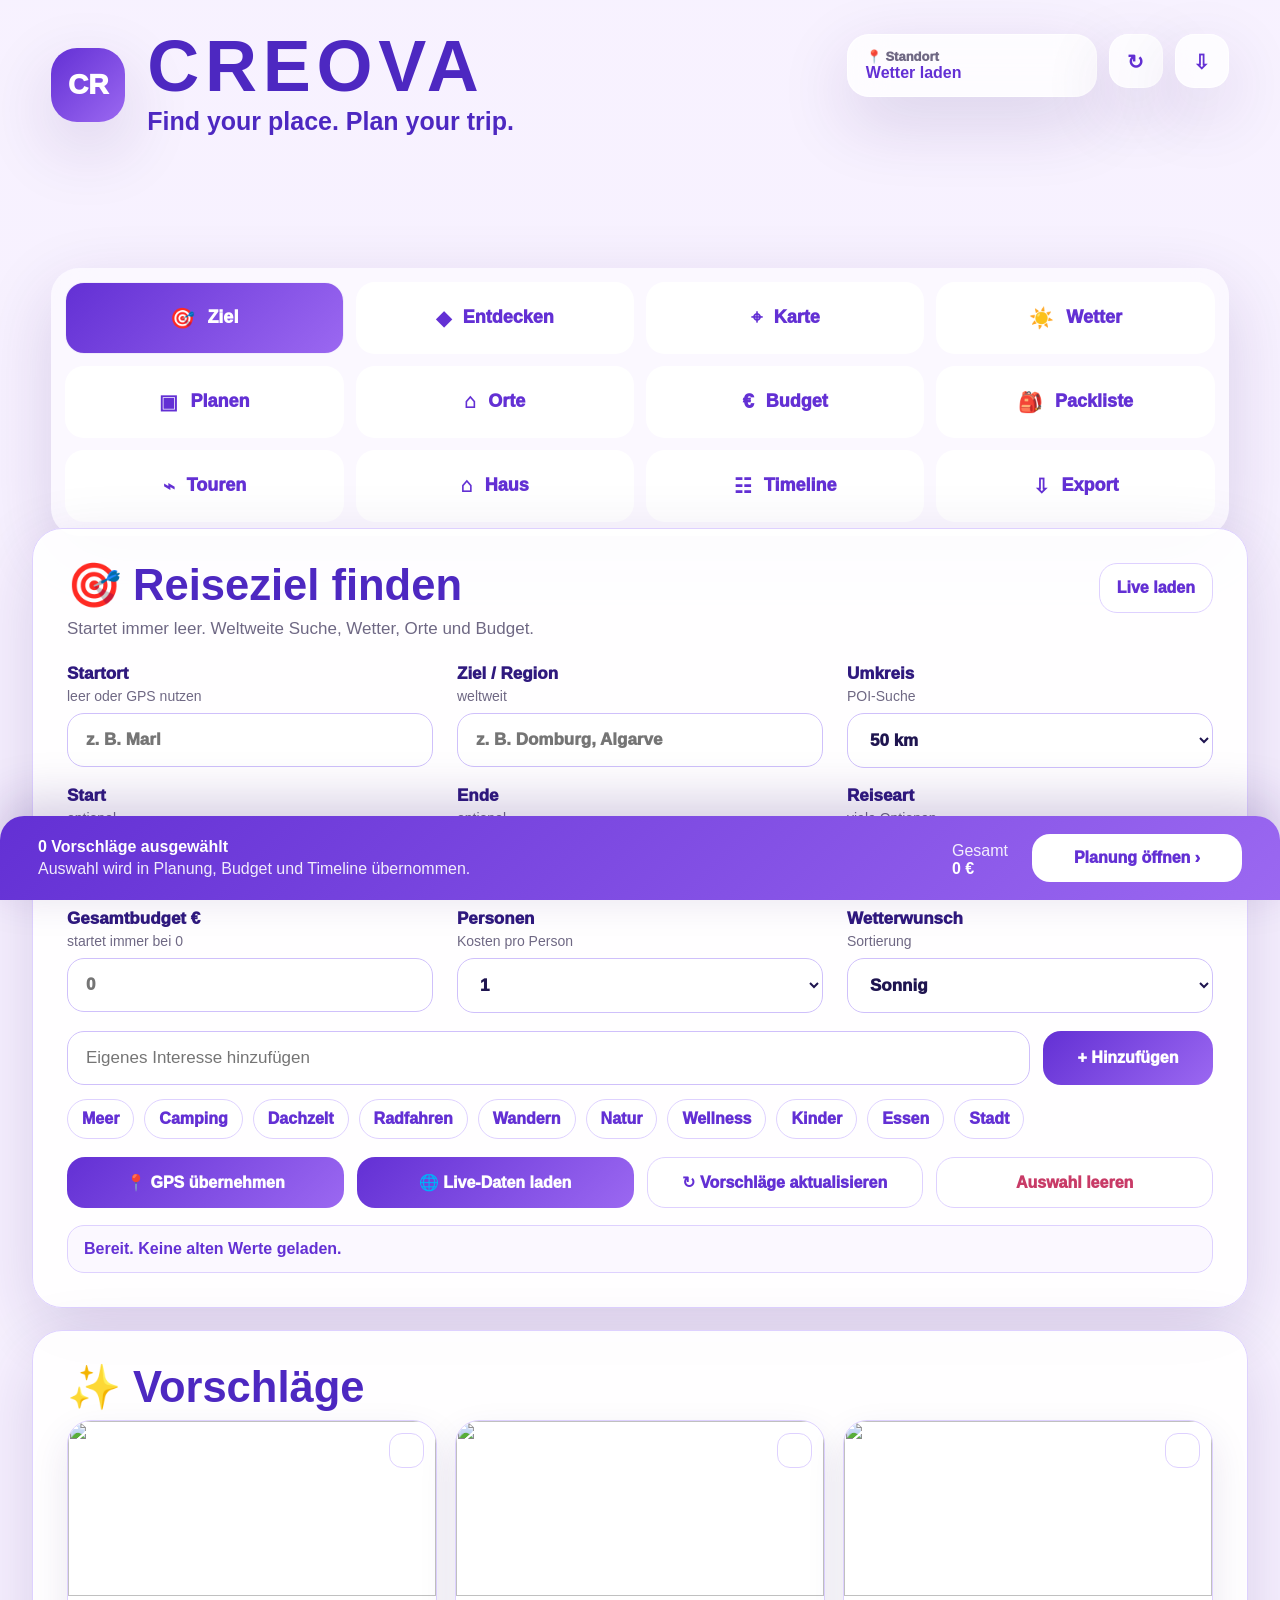
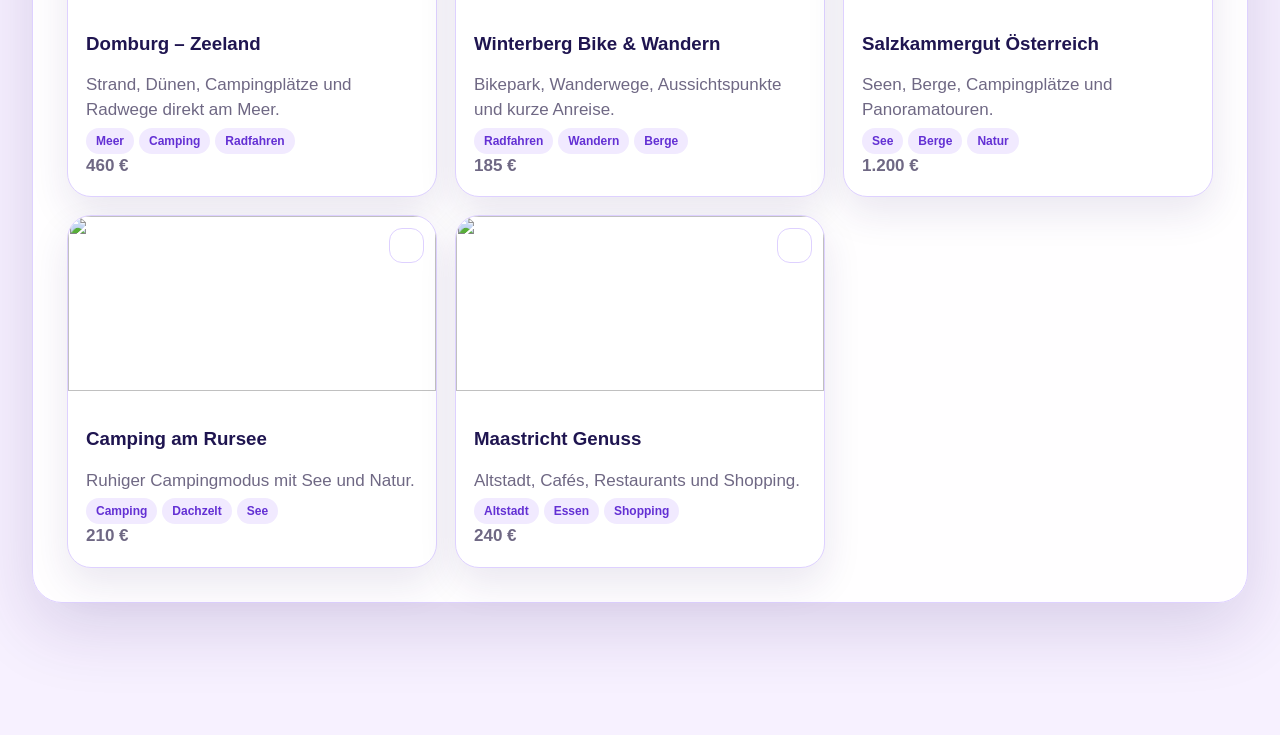
==== commit 56c3e3ec: "Add files via upload" ====
--- a/index.html
+++ b/index.html
@@ -1,8 +1,76 @@
-<!doctype html><html lang="de"><head><meta charset="utf-8"><meta name="viewport" content="width=device-width,initial-scale=1,viewport-fit=cover"><title>CREOVA V8 Final</title><link rel="manifest" href="manifest.webmanifest"><link rel="icon" href="icon.svg"><link rel="stylesheet" href="https://unpkg.com/leaflet@1.9.4/dist/leaflet.css"><link rel="stylesheet" href="styles.css?v=8"></head><body>
-<aside class="side"><div class="hamb">☰</div><button class="sideBtn active" data-view="home">⌂<span>Start</span></button><button class="sideBtn" data-view="ziel">⌖<span>Ziel</span></button><button class="sideBtn" data-view="planen">▣<span>Planen</span></button><button class="sideBtn" data-view="packliste">🎒<span>Packliste</span></button><button class="sideBtn" data-view="wetter">☀<span>Wetter</span></button><button class="sideBtn" data-view="orte">⌖<span>Orte</span></button><button class="sideBtn" data-view="karte">🗺<span>Karte</span></button><button class="sideBtn" data-view="budget">€<span>Budget</span></button><button class="sideBtn" data-view="auto">🚗<span>Auto</span></button><button class="sideBtn" data-view="timeline">☷<span>Timeline</span></button><button class="sideBtn" data-view="export">⇩<span>Export</span></button></aside>
-<main class="shell"><section class="hero"><div class="brand"><div class="logo">CR</div><div><h1>CREOVA</h1><p>Find your place. Plan your trip.</p></div></div><div class="topWidgets"><button class="weatherPill" id="topWeather" data-view="wetter">📍 Mein Standort<br><b>Wetter laden</b></button><button class="circle" id="resetBtn">↻</button><button class="circle">⇩</button><button class="circle">☾</button></div><div class="claim"><h2>Dein Abenteuer beginnt hier.</h2><p>Plane deine perfekte Reise mit Wetter, Orten, Budget, Fahrzeugkosten und Packliste.</p></div><nav class="tileNav"><button data-view="ziel">🎯<b>Reiseziel finden</b></button><button data-view="orte">🧭<b>Entdecken</b></button><button data-view="karte">🗺️<b>Karte</b></button><button data-view="wetter">☀️<b>Wetter</b></button><button data-view="orte">📍<b>Orte</b></button><button data-view="planen">🗓️<b>Planen</b></button><button data-view="packliste">🎒<b>Packliste</b></button><button data-view="auto">🚗<b>Fahrzeug</b></button><button data-view="budget">💶<b>Budget</b></button><button data-view="export">📄<b>Export</b></button></nav></section>
-<section id="view-home" class="view gridDash"><div class="panel formPanel"><h2>🎯 Reiseziel finden</h2><p class="muted">Echtzeit-Daten zu Wetter, Orten, Camping, Hotels und Restaurants. Startet immer leer.</p><div class="formGrid"><label>Startort<span>für Suche und Karte</span><input id="start" placeholder="z. B. Marl, Deutschland"></label><label>Ziel / Region<span>weltweit</span><input id="destination" placeholder="z. B. Algarve, Portugal"></label><label>Umkreis<span>max. weltweit</span><select id="radius"><option value="5000">5 km</option><option value="25000">25 km</option><option value="50000">50 km</option><option value="100000">100 km</option><option value="300000">300 km</option><option value="1000000">1000 km</option><option value="20000000">weltweit</option></select></label><label>Zeitraum Start<span>Reisedatum Beginn</span><input id="dateStart" type="date"></label><label>Zeitraum Ende<span>Reisedatum Ende</span><input id="dateEnd" type="date"></label><label>Reiseart<span>z. B. Strand, Stadt, Natur</span><select id="tripType"></select></label><label>Gesamtbudget (€)<span>startet immer bei 0</span><input id="budgetInput" type="number" min="0" step="50" placeholder="0"></label><label>Personen<span>Anzahl Reisende</span><select id="persons"><option>1</option><option>2</option><option>3</option><option>4</option><option>5</option></select></label><label>Wetterwunsch<span>bevorzugtes Wetter</span><select id="weatherPref"><option>Sonnig</option><option>Mild</option><option>Kühl</option><option>Egal</option></select></label></div><div class="interestLine"><label>Interessen optional<span>z. B. Wandern, Kultur, Wellness</span></label><input id="customInterest" placeholder="Füge deine Interessen hinzu ..."><button id="addInterest">＋ Hinzufügen</button></div><div id="chips" class="chips"></div><div class="actions"><button class="primary" id="findTrip">🔎 Reise finden</button><button id="gpsBtn">📍 GPS übernehmen</button><button id="liveBtn">🌐 Live-Daten laden</button><button id="refreshBtn">↻ Vorschläge aktualisieren</button><button class="danger" id="clearBtn">🗑 Auswahl leeren</button></div><div id="status" class="status">Bereit. Bitte Ziel oder Standort eingeben.</div></div>
-<div class="panel vehicle"><div class="panelHead"><h2>🚗 Fahrzeug & Reisekosten</h2><button data-view="auto">Bearbeiten</button></div><div class="carBox"><img src="https://images.unsplash.com/photo-1541899481282-d53bffe3c35d?auto=format&fit=crop&w=700&q=80"><div><h3 id="carName">VW Passat B6</h3><p class="muted">Benziner</p></div></div><div class="specGrid"><div><span>Verbrauch</span><b id="carCons">7,2 l/100 km</b></div><div><span>Tankgröße</span><b id="carTank">70 l</b></div><div><span>Kraftstoffpreis</span><b id="fuelPrice">1,75 € / l</b></div><div><span>Reichweite</span><b id="range">ca. 970 km</b></div></div><div class="costTiles"><div><span>Strecke</span><b id="tripKm">0 km</b></div><div><span>Kraftstoff</span><b id="fuelCost">0 €</b></div><div><span>Gesamt</span><b id="carTotal">0 €</b></div></div></div>
-<div class="panel budgetSmall"><h2>💶 Budgetübersicht</h2><div class="budgetRows"><p><span>Gesamtbudget</span><b id="bTotal">0 €</b></p><p><span>Geplante Kosten</span><b id="bUsed">0 €</b></p><p><span>Verbleibend</span><b id="bRest">0 €</b></p></div><div class="donut"><b id="bPct">0%</b><span>verwendet</span></div></div></section>
-<section id="view-ziel" class="view hidden"><div class="panel"><h2>🎯 Reiseziel finden</h2><div id="results" class="cards"></div></div></section><section id="view-orte" class="view hidden"><div class="panel"><div class="panelHead"><h2>📍 Orte weltweit</h2><select id="poiFilter"><option>Alle</option><option>Restaurants</option><option>Camping</option><option>Hotels</option></select></div><div id="poiList" class="cards"></div></div></section><section id="view-karte" class="view hidden"><div class="panel"><div class="panelHead"><h2>🗺️ Interaktive Karte</h2><button id="fitMap">Alle anzeigen</button></div><div id="map"></div></div></section><section id="view-wetter" class="view hidden"><div class="panel"><div class="panelHead"><h2>☀ Wetter am aktuellen Standort</h2><button id="loadWeather">Wetter neu laden</button></div><div id="weatherPanel" class="weatherCards"></div></div></section><section id="view-planen" class="view hidden"><div class="panel"><h2>🗓️ Planung</h2><div id="planList"></div></div></section><section id="view-packliste" class="view hidden"><div class="panel"><div class="panelHead"><h2>🎒 Packliste</h2><b id="packText">0 / 0</b></div><div class="bar"><div id="packFill"></div></div><div class="packTools"><input id="packSearch" placeholder="Packliste durchsuchen"><select id="packFilter"><option>Alle Kategorien</option></select></div><div id="packCats" class="packCats"></div><div class="addLine"><input id="customPack" placeholder="Eigenen Artikel hinzufügen"><button id="addPack">＋ Hinzufügen</button></div><div id="products" class="packList"></div></div></section><section id="view-budget" class="view hidden"><div class="panel"><h2>💶 Budget</h2><div class="formGrid"><label>Budget €<input id="budgetInput2" type="number" min="0"></label><label>Personen<input id="persons2" type="number" min="1"></label></div><div id="budgetTiles" class="costTiles big"></div><div id="budgetList"></div></div></section><section id="view-auto" class="view hidden"><div class="panel"><h2>🚗 Fahrzeug</h2><div class="formGrid"><label>Fahrzeug<input id="carModel" placeholder="VW Passat B6"></label><label>Verbrauch l/100 km<input id="consumption" type="number" step="0.1"></label><label>Tankgröße l<input id="tankSize" type="number"></label><label>Kraftstoffpreis €/l<input id="fuel" type="number" step="0.01"></label><label>Strecke km<input id="distanceKm" type="number"></label></div><button class="primary" id="saveCar">Fahrzeug übernehmen</button></div></section><section id="view-timeline" class="view hidden"><div class="panel"><h2>☷ Timeline</h2><div id="timeline"></div></div></section><section id="view-export" class="view hidden"><div class="panel"><h2>📄 Export</h2><div class="actions"><button class="primary" onclick="window.print()">PDF / Drucken</button><button id="txtExport">TXT herunterladen</button></div><textarea id="exportText"></textarea></div></section>
-</main><footer class="sticky"><div>💼 <b id="selCount">0 Vorschläge ausgewählt</b><br><span>Auswahl wird in Planung, Budget und Timeline übernommen.</span></div><div><span>Gesamt</span><b id="sum">0 €</b></div><button data-view="planen">Planung öffnen ›</button></footer><script src="https://unpkg.com/leaflet@1.9.4/dist/leaflet.js"></script><script src="data.js?v=8"></script><script src="app.js?v=8"></script></body></html>+<!doctype html>
+<html lang="de">
+<head>
+<meta charset="utf-8">
+<meta name="viewport" content="width=device-width,initial-scale=1,viewport-fit=cover">
+<title>CREOVA V9 Final</title>
+<link rel="manifest" href="manifest.webmanifest">
+<link rel="icon" href="icon.svg">
+<link rel="stylesheet" href="https://unpkg.com/leaflet@1.9.4/dist/leaflet.css">
+<link rel="stylesheet" href="styles.css?v=9">
+</head>
+<body>
+<main class="app">
+<header class="hero">
+  <div class="topBar">
+    <div class="brand"><div class="logo">CR</div><div><h1>CREOVA</h1><p>Find your place. Plan your trip.</p></div></div>
+    <div class="statusWidgets">
+      <button class="weatherChip" id="topWeather" data-view="wetter"><span>📍 Standort</span><b>Wetter laden</b></button>
+      <button class="roundBtn" id="resetBtn">↻</button>
+      <button class="roundBtn" id="printBtn">⇩</button>
+    </div>
+  </div>
+  <nav class="dashboard">
+    <button class="dashBtn active" data-view="ziel">🎯<span>Ziel</span></button>
+    <button class="dashBtn" data-view="entdecken">◆<span>Entdecken</span></button>
+    <button class="dashBtn" data-view="karte">⌖<span>Karte</span></button>
+    <button class="dashBtn" data-view="wetter">☀️<span>Wetter</span></button>
+    <button class="dashBtn" data-view="planen">▣<span>Planen</span></button>
+    <button class="dashBtn" data-view="orte">⌂<span>Orte</span></button>
+    <button class="dashBtn" data-view="budget">€<span>Budget</span></button>
+    <button class="dashBtn" data-view="packliste">🎒<span>Packliste</span></button>
+    <button class="dashBtn" data-view="touren">⌁<span>Touren</span></button>
+    <button class="dashBtn" data-view="haus">⌂<span>Haus</span></button>
+    <button class="dashBtn" data-view="timeline">☷<span>Timeline</span></button>
+    <button class="dashBtn" data-view="export">⇩<span>Export</span></button>
+  </nav>
+</header>
+
+<section id="view-ziel" class="view">
+  <div class="panel">
+    <div class="panelTitle"><div><h2>🎯 Reiseziel finden</h2><p>Startet immer leer. Weltweite Suche, Wetter, Orte und Budget.</p></div><button class="ghost" id="loadEverything">Live laden</button></div>
+    <div class="formGrid">
+      <label>Startort<span>leer oder GPS nutzen</span><input id="start" placeholder="z. B. Marl"></label>
+      <label>Ziel / Region<span>weltweit</span><input id="destination" placeholder="z. B. Domburg, Algarve"></label>
+      <label>Umkreis<span>POI-Suche</span><select id="radius"><option value="50000">50 km</option><option value="100000">100 km</option><option value="250000">250 km</option><option value="500000">500 km</option><option value="1000000">1000 km</option><option value="20000000">Weltweit</option></select></label>
+      <label>Start<span>optional</span><input id="dateStart" type="date"></label>
+      <label>Ende<span>optional</span><input id="dateEnd" type="date"></label>
+      <label>Reiseart<span>viele Optionen</span><select id="tripType"><option>Beliebig</option><option>Tagesausflug</option><option>Wochenendtrip</option><option>Campingurlaub</option><option>Dachzelt-Reise</option><option>Familienurlaub</option><option>Strandurlaub</option><option>Wanderurlaub</option><option>Radurlaub</option><option>Roadtrip</option></select></label>
+      <label>Gesamtbudget €<span>startet immer bei 0</span><input id="budgetInput" type="number" min="0" step="50" placeholder="0"></label>
+      <label>Personen<span>Kosten pro Person</span><select id="persons"><option>1</option><option>2</option><option>3</option><option>4</option><option>5</option></select></label>
+      <label>Wetterwunsch<span>Sortierung</span><select><option>Sonnig</option><option>Mild</option><option>Egal</option></select></label>
+    </div>
+    <div class="interestRow"><input id="customInterest" placeholder="Eigenes Interesse hinzufügen"><button id="addInterest">+ Hinzufügen</button></div>
+    <div id="chips" class="chips"></div>
+    <div class="actionRow"><button class="primary" id="gpsBtn">📍 GPS übernehmen</button><button class="primary" id="liveBtn">🌐 Live-Daten laden</button><button id="refreshBtn">↻ Vorschläge aktualisieren</button><button class="danger" id="clearBtn">Auswahl leeren</button></div>
+    <div id="status" class="statusLine">Bereit. Keine alten Werte geladen.</div>
+  </div>
+  <div class="panel"><h2>✨ Vorschläge</h2><div id="results" class="cards"></div></div>
+</section>
+
+<section id="view-entdecken" class="view hidden"><div class="panel"><h2>◆ Entdecken</h2><div id="discoverCards" class="cards"></div></div></section>
+<section id="view-karte" class="view hidden"><div class="panel"><div class="panelTitle"><div><h2>🗺️ Karte</h2><p>Vorschläge und Live-Orte.</p></div><button id="fitMap">Alle anzeigen</button></div><div id="map"></div></div></section>
+<section id="view-wetter" class="view hidden"><div class="panel"><div class="panelTitle"><div><h2>☀️ Wetter</h2><p>Aktueller Standort oder gewähltes Ziel.</p></div><button class="primary" id="loadWeather">Wetter neu laden</button></div><div id="weatherPanel" class="weatherGrid"></div></div></section>
+<section id="view-planen" class="view hidden"><div class="panel"><h2>▣ Planung</h2><div id="planList"></div></div></section>
+<section id="view-orte" class="view hidden"><div class="panel"><div class="panelTitle"><div><h2>⌂ Orte</h2><p>Camping, Hotels und Restaurants.</p></div><select id="poiFilter"><option>Alle</option><option>Restaurants</option><option>Camping</option><option>Hotels</option></select></div><div id="poiList" class="cards"></div></div></section>
+<section id="view-budget" class="view hidden"><div class="panel"><h2>€ Budget</h2><div class="budgetGrid"><div><span>Budget</span><b id="bTotal">0 €</b></div><div><span>Auswahl</span><b id="bUsed">0 €</b></div><div><span>Fahrzeug</span><b id="bCar">0 €</b></div><div><span>Rest</span><b id="bRest">0 €</b></div></div><div id="budgetList"></div></div></section>
+<section id="view-packliste" class="view hidden"><div class="panel"><div class="panelTitle"><div><h2>🎒 Packliste</h2><p>Kleine feste Symbole, keine Platzhalterbilder.</p></div><b id="packText">0 / 0</b></div><div class="progress"><span id="packFill"></span></div><div class="packTools"><input id="packSearch" placeholder="Packliste durchsuchen"><select id="packFilter"><option>Alle Kategorien</option></select></div><div id="packCats" class="packCats"></div><div class="interestRow"><input id="customPack" placeholder="Eigenen Packlisten-Eintrag hinzufügen"><button id="addPack">+ Hinzufügen</button></div><div id="products" class="packList"></div></div></section>
+<section id="view-touren" class="view hidden"><div class="panel"><h2>⌁ Touren</h2><div id="tourCards" class="cards"></div></div></section>
+<section id="view-haus" class="view hidden"><div class="panel"><h2>⌂ Hauscheck</h2><div id="houseList" class="checkList"></div></div></section>
+<section id="view-timeline" class="view hidden"><div class="panel"><h2>☷ Timeline</h2><div id="timeline"></div></div></section>
+<section id="view-export" class="view hidden"><div class="panel"><h2>⇩ Export</h2><div class="actionRow"><button class="primary" id="printPlan">PDF / Drucken</button><button id="txtExport">TXT herunterladen</button><button id="jsonExport">JSON herunterladen</button></div><textarea id="exportText"></textarea></div></section>
+</main>
+<footer class="bottomBar"><div><b id="selCount">0 Vorschläge ausgewählt</b><span>Auswahl wird in Planung, Budget und Timeline übernommen.</span></div><div><span>Gesamt</span><b id="sum">0 €</b></div><button data-view="planen">Planung öffnen ›</button></footer>
+<script src="https://unpkg.com/leaflet@1.9.4/dist/leaflet.js"></script>
+<script src="data.js?v=9"></script><script src="app.js?v=9"></script>
+</body></html>
--- a/styles.css
+++ b/styles.css
@@ -1 +1,16 @@
-:root{--p:#6330d4;--p2:#9b68f1;--ink:#180d45;--muted:#6f6782;--line:#ddd0ff;--bg:#f8f4ff;--card:#ffffffee;--shadow:0 22px 60px rgba(60,30,120,.15)}*{box-sizing:border-box}body{margin:0;background:var(--bg);font-family:-apple-system,BlinkMacSystemFont,"Segoe UI",Roboto,Arial,sans-serif;color:var(--ink)}button,input,select,textarea{font:inherit}button{cursor:pointer}.side{position:fixed;left:0;top:0;bottom:0;width:96px;background:#ffffffd8;backdrop-filter:blur(18px);z-index:10;border-right:1px solid #ece3ff;display:flex;flex-direction:column;align-items:center;gap:10px;padding:18px 10px}.hamb{width:54px;height:54px;border:1px solid var(--line);border-radius:18px;display:grid;place-items:center;font-size:24px}.sideBtn{width:70px;min-height:62px;border:0;border-radius:20px;background:transparent;color:#28204d;font-weight:800;display:grid;place-items:center;gap:3px}.sideBtn span{font-size:12px}.sideBtn.active{background:#f1eaff;color:var(--p)}.shell{margin-left:96px;padding-bottom:100px}.hero{min-height:520px;padding:28px 48px 30px;position:relative;background:linear-gradient(90deg,rgba(255,255,255,.15),rgba(255,255,255,.02)),url("https://images.unsplash.com/photo-1533873984035-25970ab07461?auto=format&fit=crop&w=2000&q=90");background-size:cover;background-position:center}.hero:after{content:"";position:absolute;inset:auto 0 0;height:130px;background:linear-gradient(transparent,var(--bg));pointer-events:none}.brand{display:flex;gap:22px;align-items:center;position:relative;z-index:2}.logo{width:82px;height:82px;border-radius:50%;background:linear-gradient(135deg,var(--p),var(--p2));display:grid;place-items:center;color:white;font-size:30px;font-weight:1000;box-shadow:0 20px 50px rgba(70,30,150,.25)}.brand h1{font-size:58px;line-height:1;margin:0;color:#4b25c2;letter-spacing:2px}.brand p{margin:6px 0 0;color:#4b25c2;font-weight:850;font-size:20px}.topWidgets{position:absolute;right:48px;top:28px;display:flex;gap:16px;z-index:3}.weatherPill{border:0;background:#ffffffd9;border-radius:22px;min-width:310px;text-align:left;padding:18px 22px;color:var(--ink);box-shadow:var(--shadow)}.circle{width:58px;height:58px;border:0;border-radius:18px;background:#ffffffd9;color:var(--p);font-weight:1000;box-shadow:var(--shadow)}.claim{position:relative;z-index:2;margin-top:58px;color:white;text-shadow:0 2px 18px #000}.claim h2{font-size:42px;margin:0 0 10px}.claim p{font-size:20px;font-weight:650}.tileNav{position:relative;z-index:3;margin:48px auto 0;max-width:1340px;display:grid;grid-template-columns:repeat(5,1fr);gap:10px;padding:14px;border-radius:26px;background:rgba(255,255,255,.45);backdrop-filter:blur(16px);box-shadow:var(--shadow)}.tileNav button{height:72px;border:1px solid #fff;border-radius:18px;background:#fffffff0;color:var(--p);font-weight:900;font-size:15px;display:flex;align-items:center;justify-content:center;gap:12px}.view{max-width:1500px;margin:-70px auto 0;padding:0 28px;position:relative;z-index:4}.gridDash{display:grid;grid-template-columns:1.25fr .85fr;gap:18px}.panel{background:var(--card);border:1px solid var(--line);border-radius:26px;box-shadow:var(--shadow);padding:24px;margin-bottom:18px}.panel h2{color:#4b25c2;font-size:29px;margin:0 0 12px}.muted{color:var(--muted);line-height:1.45}.panelHead{display:flex;justify-content:space-between;gap:14px;align-items:center}.panelHead button,.panelHead select{border:1px solid var(--line);border-radius:15px;background:white;color:var(--p);padding:12px 16px;font-weight:800}.formGrid{display:grid;grid-template-columns:repeat(3,1fr);gap:18px}label{font-weight:900;color:#32177f}label span{display:block;color:var(--muted);font-weight:500;font-size:13px;margin:4px 0 8px}input,select,textarea{width:100%;border:1px solid #cfc1fb;border-radius:14px;padding:14px 15px;background:white;color:var(--ink);outline:none}.interestLine{display:grid;grid-template-columns:250px 1fr 150px;gap:12px;margin-top:18px;align-items:end}.interestLine button,.addLine button{border:0;border-radius:15px;background:linear-gradient(135deg,var(--p),var(--p2));color:white;font-weight:950}.chips{display:flex;flex-wrap:wrap;gap:8px;margin-top:12px}.chip{border:1px solid var(--line);background:white;border-radius:999px;padding:8px 12px;color:var(--p);font-weight:800}.chip.active{background:var(--p);color:white}.actions{display:grid;grid-template-columns:repeat(5,1fr);gap:12px;margin-top:18px}.actions button,.primary,#saveCar,#txtExport{border:1px solid var(--line);border-radius:16px;background:white;color:var(--p);font-weight:900;padding:14px}.actions .primary,.primary{border:0;background:linear-gradient(135deg,var(--p),var(--p2));color:white}.danger{color:#d34c73!important}.status{margin-top:14px;border:1px solid var(--line);border-radius:16px;background:#faf7ff;padding:12px;color:#4b25c2}.vehicle,.budgetSmall{grid-column:2}.carBox img{width:100%;height:170px;object-fit:cover;border-radius:18px}.specGrid,.costTiles{display:grid;grid-template-columns:repeat(2,1fr);gap:10px;margin-top:12px}.specGrid div,.costTiles div{border:1px solid var(--line);border-radius:16px;background:#fff;padding:13px}.specGrid span,.costTiles span{display:block;color:var(--muted);font-size:13px}.specGrid b,.costTiles b{font-size:18px;color:var(--ink)}.costTiles.big{grid-template-columns:repeat(4,1fr)}.budgetRows p{display:flex;justify-content:space-between;border-bottom:1px solid #eee;padding:12px 0;margin:0}.donut{width:140px;height:140px;border:18px solid #ded6ed;border-radius:50%;display:grid;place-items:center;margin:18px auto 0}.cards{display:grid;grid-template-columns:repeat(3,1fr);gap:16px}.cardItem{border:1px solid var(--line);border-radius:20px;overflow:hidden;background:white;box-shadow:0 10px 24px rgba(70,30,140,.08);position:relative}.cardItem img{width:100%;height:160px;object-fit:cover}.cardBody{padding:14px}.tag{display:inline-block;background:#f0e9ff;color:var(--p);border-radius:999px;padding:5px 9px;margin:3px;font-size:12px;font-weight:800}.selectDot{position:absolute;right:12px;top:12px;width:34px;height:34px;border-radius:12px;background:white;border:1px solid var(--line);display:grid;place-items:center;color:white}.selected .selectDot{background:var(--p)}.cardBody button{width:100%;border:1px solid var(--line);border-radius:13px;background:white;color:var(--p);font-weight:900;padding:10px;margin-top:10px}#map{height:610px;border-radius:22px;border:1px solid var(--line)}.weatherCards{display:grid;grid-template-columns:repeat(4,1fr);gap:12px}.weatherDay{background:white;border:1px solid var(--line);border-radius:18px;padding:18px}.weatherDay b{font-size:28px;color:var(--p)}.packTools,.addLine{display:grid;grid-template-columns:1fr 250px;gap:12px;margin:15px 0}.packCats{display:grid;grid-template-columns:repeat(4,1fr);gap:10px}.packCat{border:1px solid var(--line);border-radius:16px;background:white;padding:12px}.bar{height:9px;background:#eadfff;border-radius:999px;overflow:hidden;margin:14px 0}.bar div,#packFill{height:100%;background:linear-gradient(90deg,var(--p),var(--p2));width:0}.packList{display:grid;grid-template-columns:repeat(2,1fr);gap:10px;margin-top:16px}.packItem{display:grid;grid-template-columns:58px 1fr 34px;align-items:center;gap:10px;border:1px solid var(--line);border-radius:18px;background:white;padding:8px}.packItem img{width:58px;height:58px;object-fit:contain;border-radius:14px;background:#f8f3ff}.packItem h3{margin:0;font-size:16px}.packItem p{margin:4px 0 0;color:var(--muted);font-size:13px}.check{width:30px;height:30px;border:1px solid var(--line);border-radius:10px}.done .check{background:var(--p)}.done h3{text-decoration:line-through;color:var(--muted)}textarea{min-height:360px}.tl{border:1px solid var(--line);border-radius:16px;background:white;padding:14px;margin:10px 0}.sticky{position:fixed;left:96px;right:0;bottom:0;z-index:30;background:linear-gradient(135deg,var(--p),var(--p2));color:white;display:flex;align-items:center;justify-content:space-between;padding:17px 34px;border-radius:22px 22px 0 0}.sticky button{background:white;color:var(--p);border:0;border-radius:16px;padding:14px 28px;font-weight:950}.hidden{display:none!important}.toast{position:fixed;right:18px;bottom:92px;background:white;border:1px solid var(--line);border-radius:14px;padding:14px;z-index:99;box-shadow:var(--shadow)}@media(max-width:1100px){.side{display:none}.shell{margin-left:0}.gridDash{grid-template-columns:1fr}.vehicle,.budgetSmall{grid-column:auto}.tileNav{grid-template-columns:repeat(2,1fr)}.formGrid,.actions,.interestLine,.cards,.weatherCards,.packCats,.packList,.packTools,.addLine{grid-template-columns:1fr}.topWidgets{position:relative;right:auto;top:auto;margin-top:18px}.hero{padding:22px;min-height:620px}.brand h1{font-size:40px}.view{margin:-110px auto 0;padding:0 12px}.sticky{left:0;font-size:12px;padding:12px}.sticky button{padding:12px}.weatherPill{min-width:auto}}+
+:root{--p:#6330d4;--p2:#9b68f1;--bg:#f7f1ff;--ink:#1f1550;--muted:#6f6884;--line:#ded1ff;--card:rgba(255,255,255,.92);--shadow:0 24px 70px rgba(53,24,111,.16)}
+*{box-sizing:border-box}body{margin:0;background:var(--bg);color:var(--ink);font-family:-apple-system,BlinkMacSystemFont,'Segoe UI',Roboto,Arial,sans-serif}button,input,select,textarea{font:inherit}button{cursor:pointer}
+.app{padding-bottom:110px}.hero{min-height:465px;padding:34px clamp(18px,4vw,54px);background:linear-gradient(180deg,rgba(255,255,255,.05),rgba(247,241,255,.88)),url('https://images.unsplash.com/photo-1533873984035-25970ab07461?auto=format&fit=crop&w=2200&q=90');background-size:cover;background-position:center}
+.topBar{display:flex;justify-content:space-between;align-items:flex-start;gap:24px}.brand{display:flex;align-items:center;gap:22px}.logo{width:74px;height:74px;border-radius:26px;display:grid;place-items:center;color:white;font-weight:1000;font-size:28px;background:linear-gradient(135deg,var(--p),var(--p2));box-shadow:var(--shadow)}
+.brand h1{margin:0;color:#4d28c1;font-size:clamp(42px,7vw,72px);letter-spacing:.08em;line-height:.9}.brand p{margin:8px 0 0;color:#4d28c1;font-size:clamp(17px,2.2vw,25px);font-weight:850}.statusWidgets{display:flex;gap:12px}.weatherChip,.roundBtn{border:1px solid rgba(255,255,255,.7);background:rgba(255,255,255,.78);backdrop-filter:blur(18px);color:var(--p);box-shadow:var(--shadow)}.weatherChip{min-width:250px;padding:14px 18px;border-radius:22px;text-align:left}.weatherChip span{display:block;color:var(--muted);font-size:13px}.roundBtn{width:54px;height:54px;border-radius:19px;font-size:20px;font-weight:1000}
+.dashboard{max-width:1380px;margin:132px auto 0;padding:14px;display:grid;grid-template-columns:repeat(4,1fr);gap:12px;border-radius:28px;background:rgba(255,255,255,.48);backdrop-filter:blur(20px);box-shadow:var(--shadow)}.dashBtn{min-height:72px;border:1px solid rgba(255,255,255,.9);border-radius:19px;background:rgba(255,255,255,.92);color:var(--p);font-size:20px;font-weight:950;display:flex;align-items:center;justify-content:center;gap:12px}.dashBtn span{font-size:18px}.dashBtn.active,.dashBtn:active{background:linear-gradient(135deg,var(--p),var(--p2));color:white}
+.view{max-width:1440px;margin:-42px auto 0;padding:0 clamp(16px,2.5vw,34px);position:relative;z-index:4}.hidden{display:none!important}.panel{margin-bottom:22px;padding:clamp(22px,3vw,34px);border:1px solid var(--line);border-radius:30px;background:var(--card);box-shadow:var(--shadow)}.panelTitle{display:flex;align-items:flex-start;justify-content:space-between;gap:18px;margin-bottom:22px}.panel h2{margin:0 0 9px;color:#4d28c1;font-size:clamp(30px,3.4vw,46px);line-height:1.05}.panel p{margin:0;color:var(--muted);line-height:1.45;font-size:17px}
+.formGrid{display:grid;grid-template-columns:repeat(3,1fr);gap:18px 24px}label{color:#2f197e;font-weight:950;font-size:17px}label span{display:block;margin:4px 0 9px;color:var(--muted);font-size:14px;font-weight:500}input,select,textarea{width:100%;border:1px solid #cfc0fb;border-radius:17px;background:rgba(255,255,255,.96);color:var(--ink);outline:0;padding:16px 18px;font-size:17px}
+.interestRow,.packTools,.actionRow{display:grid;gap:13px;margin-top:18px}.interestRow{grid-template-columns:1fr 170px}.packTools{grid-template-columns:1fr 280px}.actionRow{grid-template-columns:repeat(4,1fr)}button{border:1px solid var(--line);border-radius:18px;background:rgba(255,255,255,.95);color:var(--p);font-weight:950;padding:15px 17px}.primary,.interestRow button{border:0;background:linear-gradient(135deg,var(--p),var(--p2));color:white}.danger{color:#c83b67}.statusLine{margin-top:17px;border:1px solid var(--line);border-radius:17px;padding:14px 16px;background:#fbf8ff;color:var(--p);font-weight:750}.chips{display:flex;flex-wrap:wrap;gap:10px;margin-top:14px}.chip{border-radius:999px;padding:10px 14px;background:#fff}.chip.active{background:var(--p);color:#fff}
+.cards{display:grid;grid-template-columns:repeat(3,1fr);gap:18px}.cardItem{position:relative;overflow:hidden;border:1px solid var(--line);border-radius:24px;background:white;box-shadow:0 16px 38px rgba(50,25,105,.10)}.cardItem img{width:100%;height:175px;object-fit:cover;display:block}.cardBody{padding:18px}.tag{display:inline-block;margin:5px 5px 0 0;border-radius:999px;background:#f1eaff;color:var(--p);padding:6px 10px;font-size:12px;font-weight:900}.selectDot{position:absolute;top:12px;right:12px;width:35px;height:35px;border:1px solid var(--line);border-radius:13px;background:white;color:white;display:grid;place-items:center}.cardItem.selected .selectDot{background:var(--p)}
+#map{height:620px;border:1px solid var(--line);border-radius:26px;overflow:hidden}.weatherGrid{display:grid;grid-template-columns:repeat(4,1fr);gap:15px}.weatherDay{border:1px solid var(--line);border-radius:22px;background:white;padding:20px}.weatherDay b{display:block;margin:10px 0;color:var(--p);font-size:36px}.budgetGrid{display:grid;grid-template-columns:repeat(4,1fr);gap:14px}.budgetGrid div{border:1px solid var(--line);border-radius:22px;background:white;padding:20px}.budgetGrid span{display:block;color:var(--muted)}.budgetGrid b{display:block;margin-top:8px;color:var(--p);font-size:30px}.progress{height:10px;border-radius:999px;background:#eadfff;overflow:hidden}.progress span{display:block;height:100%;width:0;background:linear-gradient(90deg,var(--p),var(--p2))}
+.packCats{margin:17px 0;display:grid;grid-template-columns:repeat(4,1fr);gap:12px}.packCat{border:1px solid var(--line);border-radius:18px;background:#fff;padding:13px}.packList{margin-top:18px;display:grid;grid-template-columns:repeat(2,1fr);gap:12px}.packItem{display:grid;grid-template-columns:62px 1fr 34px;align-items:center;gap:12px;border:1px solid var(--line);border-radius:21px;background:white;padding:10px}.packItem img{width:62px;height:62px;border-radius:16px;object-fit:contain;background:#f8f3ff}.packItem h3{margin:0;font-size:18px}.packItem p{margin:5px 0 0;color:var(--muted);font-size:14px}.check{width:31px;height:31px;border:1px solid var(--line);border-radius:12px;background:white}.packItem.done .check{background:var(--p)}.packItem.done h3{color:var(--muted);text-decoration:line-through}
+.listRow,.timelineItem{border:1px solid var(--line);border-radius:18px;background:white;padding:16px;margin:10px 0}textarea{min-height:360px}.bottomBar{position:fixed;left:0;right:0;bottom:0;z-index:50;display:grid;grid-template-columns:1fr auto auto;align-items:center;gap:24px;padding:18px clamp(16px,3vw,38px);border-radius:24px 24px 0 0;background:linear-gradient(135deg,var(--p),var(--p2));color:white;box-shadow:0 -14px 50px rgba(56,24,120,.22)}.bottomBar span{display:block;opacity:.9;margin-top:4px}.bottomBar button{background:white;color:var(--p);border:0;min-width:210px}.toast{position:fixed;right:18px;bottom:98px;z-index:100;background:white;color:var(--ink);border:1px solid var(--line);border-radius:16px;box-shadow:var(--shadow);padding:15px 17px;font-weight:800}
+@media(max-width:920px){.hero{min-height:560px;padding:22px 16px}.topBar,.statusWidgets{flex-direction:column}.brand{gap:14px}.logo{width:62px;height:62px;border-radius:22px;font-size:23px}.dashboard{margin-top:56px;grid-template-columns:repeat(2,1fr);gap:10px}.dashBtn{min-height:62px}.view{margin-top:-58px;padding:0 12px}.formGrid,.cards,.weatherGrid,.budgetGrid,.packCats,.packList,.packTools,.interestRow,.actionRow{grid-template-columns:1fr}.panelTitle{flex-direction:column}.bottomBar{grid-template-columns:1fr;gap:10px;padding:13px 16px;font-size:13px}.bottomBar button{width:100%}}
+@media print{.hero,.bottomBar,.actionRow,.statusWidgets{display:none}.view{margin:0}.panel{box-shadow:none}}
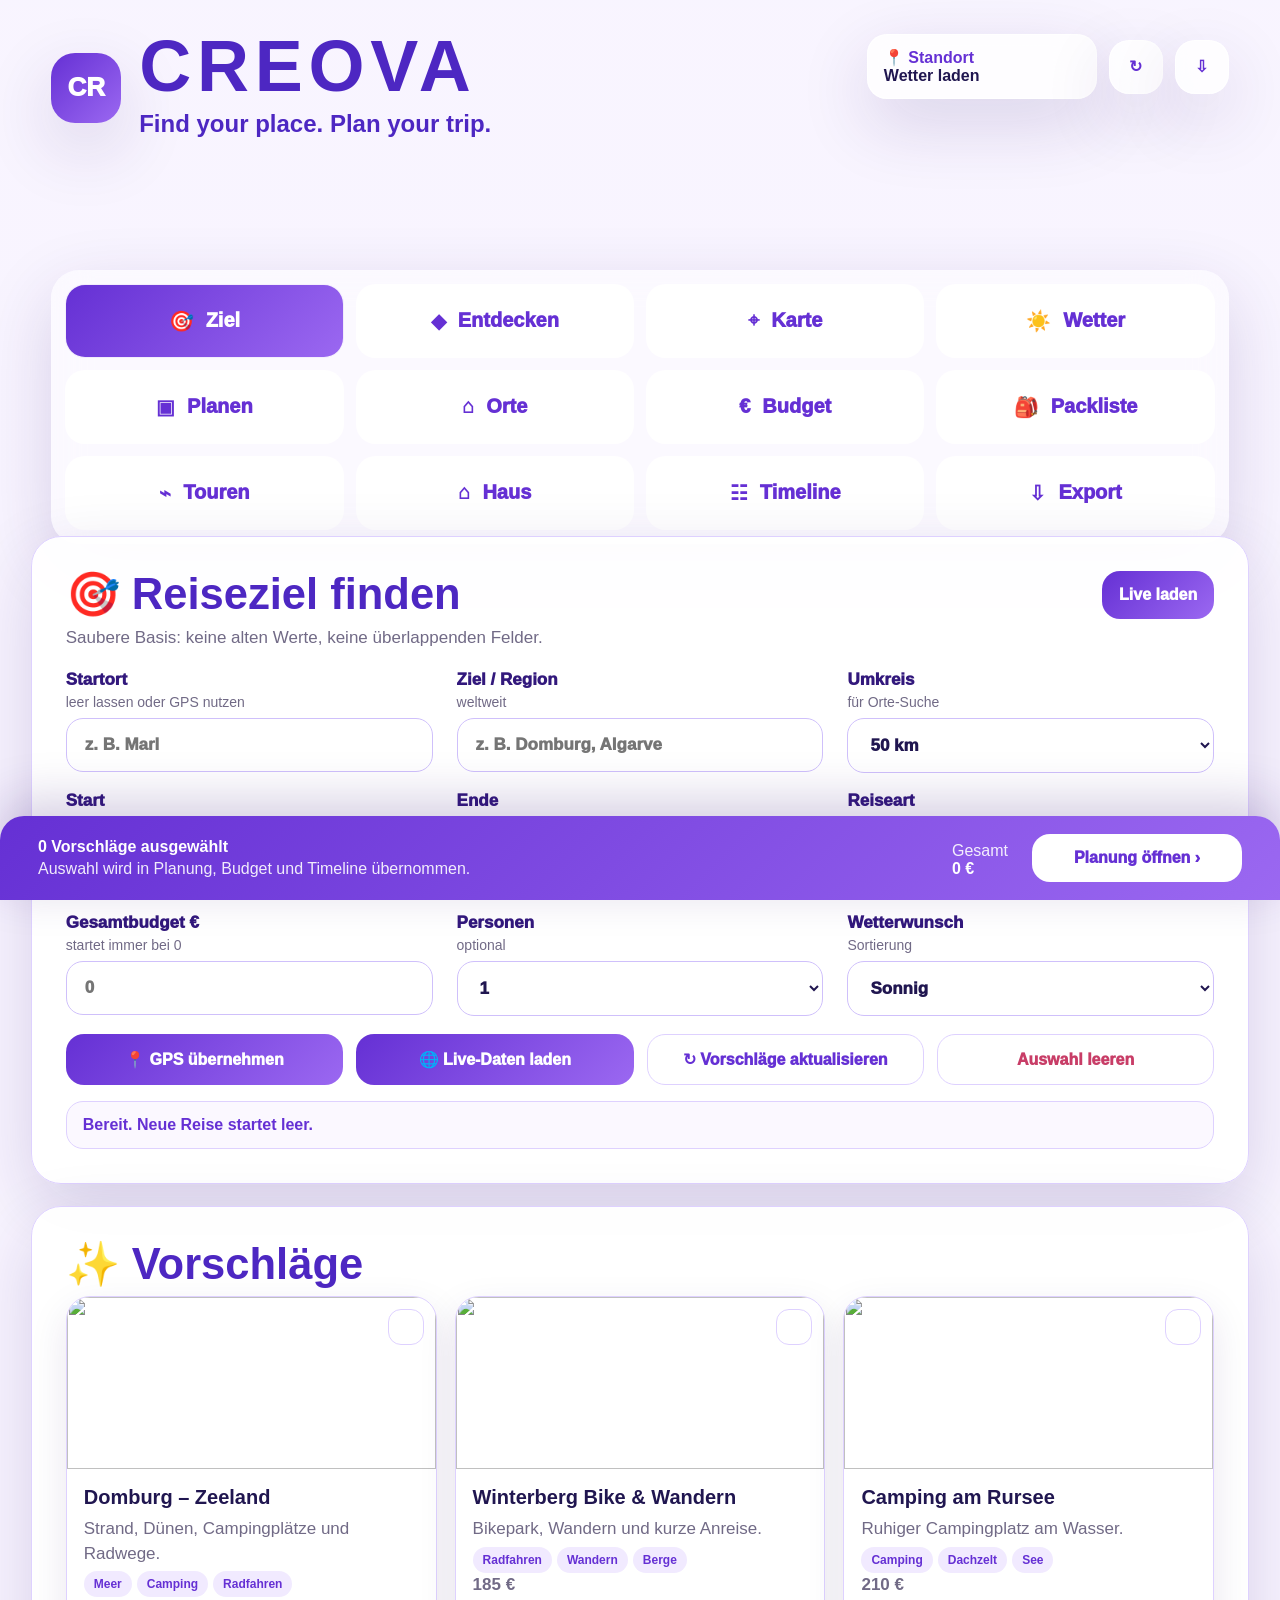
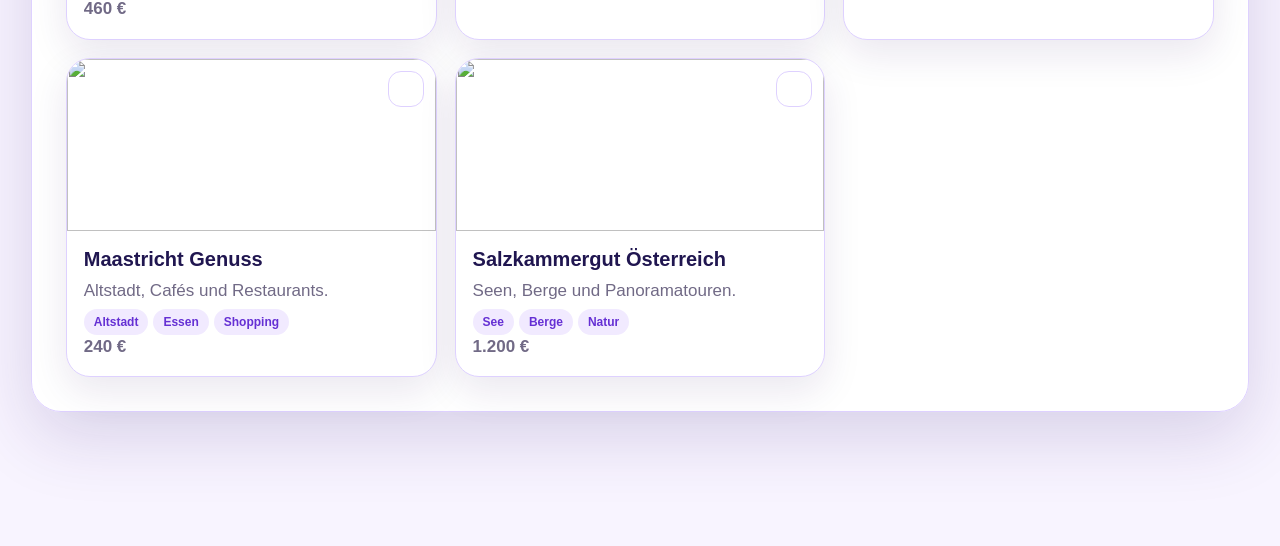
==== commit 0073fe5c: "Add files via upload" ====
--- a/index.html
+++ b/index.html
@@ -1,76 +1,107 @@
 <!doctype html>
 <html lang="de">
 <head>
-<meta charset="utf-8">
-<meta name="viewport" content="width=device-width,initial-scale=1,viewport-fit=cover">
-<title>CREOVA V9 Final</title>
-<link rel="manifest" href="manifest.webmanifest">
-<link rel="icon" href="icon.svg">
-<link rel="stylesheet" href="https://unpkg.com/leaflet@1.9.4/dist/leaflet.css">
-<link rel="stylesheet" href="styles.css?v=9">
+  <meta charset="utf-8">
+  <meta name="viewport" content="width=device-width,initial-scale=1,viewport-fit=cover">
+  <title>CREOVA X Clean</title>
+  <meta name="theme-color" content="#6b38de">
+  <link rel="manifest" href="manifest.webmanifest">
+  <link rel="icon" href="icon.svg">
+  <link rel="stylesheet" href="https://unpkg.com/leaflet@1.9.4/dist/leaflet.css">
+  <link rel="stylesheet" href="styles.css?v=x1">
 </head>
 <body>
-<main class="app">
-<header class="hero">
-  <div class="topBar">
-    <div class="brand"><div class="logo">CR</div><div><h1>CREOVA</h1><p>Find your place. Plan your trip.</p></div></div>
-    <div class="statusWidgets">
-      <button class="weatherChip" id="topWeather" data-view="wetter"><span>📍 Standort</span><b>Wetter laden</b></button>
-      <button class="roundBtn" id="resetBtn">↻</button>
-      <button class="roundBtn" id="printBtn">⇩</button>
-    </div>
-  </div>
-  <nav class="dashboard">
-    <button class="dashBtn active" data-view="ziel">🎯<span>Ziel</span></button>
-    <button class="dashBtn" data-view="entdecken">◆<span>Entdecken</span></button>
-    <button class="dashBtn" data-view="karte">⌖<span>Karte</span></button>
-    <button class="dashBtn" data-view="wetter">☀️<span>Wetter</span></button>
-    <button class="dashBtn" data-view="planen">▣<span>Planen</span></button>
-    <button class="dashBtn" data-view="orte">⌂<span>Orte</span></button>
-    <button class="dashBtn" data-view="budget">€<span>Budget</span></button>
-    <button class="dashBtn" data-view="packliste">🎒<span>Packliste</span></button>
-    <button class="dashBtn" data-view="touren">⌁<span>Touren</span></button>
-    <button class="dashBtn" data-view="haus">⌂<span>Haus</span></button>
-    <button class="dashBtn" data-view="timeline">☷<span>Timeline</span></button>
-    <button class="dashBtn" data-view="export">⇩<span>Export</span></button>
-  </nav>
-</header>
+  <main class="app">
+    <header class="hero">
+      <div class="heroTop">
+        <div class="brand">
+          <div class="logo">CR</div>
+          <div>
+            <h1>CREOVA</h1>
+            <p>Find your place. Plan your trip.</p>
+          </div>
+        </div>
+        <div class="topActions">
+          <button id="weatherBadge" data-view="wetter">📍 Standort<br><b>Wetter laden</b></button>
+          <button id="newTrip">↻</button>
+          <button id="printTop">⇩</button>
+        </div>
+      </div>
 
-<section id="view-ziel" class="view">
-  <div class="panel">
-    <div class="panelTitle"><div><h2>🎯 Reiseziel finden</h2><p>Startet immer leer. Weltweite Suche, Wetter, Orte und Budget.</p></div><button class="ghost" id="loadEverything">Live laden</button></div>
-    <div class="formGrid">
-      <label>Startort<span>leer oder GPS nutzen</span><input id="start" placeholder="z. B. Marl"></label>
-      <label>Ziel / Region<span>weltweit</span><input id="destination" placeholder="z. B. Domburg, Algarve"></label>
-      <label>Umkreis<span>POI-Suche</span><select id="radius"><option value="50000">50 km</option><option value="100000">100 km</option><option value="250000">250 km</option><option value="500000">500 km</option><option value="1000000">1000 km</option><option value="20000000">Weltweit</option></select></label>
-      <label>Start<span>optional</span><input id="dateStart" type="date"></label>
-      <label>Ende<span>optional</span><input id="dateEnd" type="date"></label>
-      <label>Reiseart<span>viele Optionen</span><select id="tripType"><option>Beliebig</option><option>Tagesausflug</option><option>Wochenendtrip</option><option>Campingurlaub</option><option>Dachzelt-Reise</option><option>Familienurlaub</option><option>Strandurlaub</option><option>Wanderurlaub</option><option>Radurlaub</option><option>Roadtrip</option></select></label>
-      <label>Gesamtbudget €<span>startet immer bei 0</span><input id="budgetInput" type="number" min="0" step="50" placeholder="0"></label>
-      <label>Personen<span>Kosten pro Person</span><select id="persons"><option>1</option><option>2</option><option>3</option><option>4</option><option>5</option></select></label>
-      <label>Wetterwunsch<span>Sortierung</span><select><option>Sonnig</option><option>Mild</option><option>Egal</option></select></label>
-    </div>
-    <div class="interestRow"><input id="customInterest" placeholder="Eigenes Interesse hinzufügen"><button id="addInterest">+ Hinzufügen</button></div>
-    <div id="chips" class="chips"></div>
-    <div class="actionRow"><button class="primary" id="gpsBtn">📍 GPS übernehmen</button><button class="primary" id="liveBtn">🌐 Live-Daten laden</button><button id="refreshBtn">↻ Vorschläge aktualisieren</button><button class="danger" id="clearBtn">Auswahl leeren</button></div>
-    <div id="status" class="statusLine">Bereit. Keine alten Werte geladen.</div>
-  </div>
-  <div class="panel"><h2>✨ Vorschläge</h2><div id="results" class="cards"></div></div>
-</section>
+      <nav class="menuGrid">
+        <button data-view="ziel" class="active">🎯 <span>Ziel</span></button>
+        <button data-view="entdecken">◆ <span>Entdecken</span></button>
+        <button data-view="karte">⌖ <span>Karte</span></button>
+        <button data-view="wetter">☀️ <span>Wetter</span></button>
+        <button data-view="planen">▣ <span>Planen</span></button>
+        <button data-view="orte">⌂ <span>Orte</span></button>
+        <button data-view="budget">€ <span>Budget</span></button>
+        <button data-view="packliste">🎒 <span>Packliste</span></button>
+        <button data-view="touren">⌁ <span>Touren</span></button>
+        <button data-view="haus">⌂ <span>Haus</span></button>
+        <button data-view="timeline">☷ <span>Timeline</span></button>
+        <button data-view="export">⇩ <span>Export</span></button>
+      </nav>
+    </header>
 
-<section id="view-entdecken" class="view hidden"><div class="panel"><h2>◆ Entdecken</h2><div id="discoverCards" class="cards"></div></div></section>
-<section id="view-karte" class="view hidden"><div class="panel"><div class="panelTitle"><div><h2>🗺️ Karte</h2><p>Vorschläge und Live-Orte.</p></div><button id="fitMap">Alle anzeigen</button></div><div id="map"></div></div></section>
-<section id="view-wetter" class="view hidden"><div class="panel"><div class="panelTitle"><div><h2>☀️ Wetter</h2><p>Aktueller Standort oder gewähltes Ziel.</p></div><button class="primary" id="loadWeather">Wetter neu laden</button></div><div id="weatherPanel" class="weatherGrid"></div></div></section>
-<section id="view-planen" class="view hidden"><div class="panel"><h2>▣ Planung</h2><div id="planList"></div></div></section>
-<section id="view-orte" class="view hidden"><div class="panel"><div class="panelTitle"><div><h2>⌂ Orte</h2><p>Camping, Hotels und Restaurants.</p></div><select id="poiFilter"><option>Alle</option><option>Restaurants</option><option>Camping</option><option>Hotels</option></select></div><div id="poiList" class="cards"></div></div></section>
-<section id="view-budget" class="view hidden"><div class="panel"><h2>€ Budget</h2><div class="budgetGrid"><div><span>Budget</span><b id="bTotal">0 €</b></div><div><span>Auswahl</span><b id="bUsed">0 €</b></div><div><span>Fahrzeug</span><b id="bCar">0 €</b></div><div><span>Rest</span><b id="bRest">0 €</b></div></div><div id="budgetList"></div></div></section>
-<section id="view-packliste" class="view hidden"><div class="panel"><div class="panelTitle"><div><h2>🎒 Packliste</h2><p>Kleine feste Symbole, keine Platzhalterbilder.</p></div><b id="packText">0 / 0</b></div><div class="progress"><span id="packFill"></span></div><div class="packTools"><input id="packSearch" placeholder="Packliste durchsuchen"><select id="packFilter"><option>Alle Kategorien</option></select></div><div id="packCats" class="packCats"></div><div class="interestRow"><input id="customPack" placeholder="Eigenen Packlisten-Eintrag hinzufügen"><button id="addPack">+ Hinzufügen</button></div><div id="products" class="packList"></div></div></section>
-<section id="view-touren" class="view hidden"><div class="panel"><h2>⌁ Touren</h2><div id="tourCards" class="cards"></div></div></section>
-<section id="view-haus" class="view hidden"><div class="panel"><h2>⌂ Hauscheck</h2><div id="houseList" class="checkList"></div></div></section>
-<section id="view-timeline" class="view hidden"><div class="panel"><h2>☷ Timeline</h2><div id="timeline"></div></div></section>
-<section id="view-export" class="view hidden"><div class="panel"><h2>⇩ Export</h2><div class="actionRow"><button class="primary" id="printPlan">PDF / Drucken</button><button id="txtExport">TXT herunterladen</button><button id="jsonExport">JSON herunterladen</button></div><textarea id="exportText"></textarea></div></section>
-</main>
-<footer class="bottomBar"><div><b id="selCount">0 Vorschläge ausgewählt</b><span>Auswahl wird in Planung, Budget und Timeline übernommen.</span></div><div><span>Gesamt</span><b id="sum">0 €</b></div><button data-view="planen">Planung öffnen ›</button></footer>
-<script src="https://unpkg.com/leaflet@1.9.4/dist/leaflet.js"></script>
-<script src="data.js?v=9"></script><script src="app.js?v=9"></script>
-</body></html>+    <section id="view-ziel" class="view">
+      <div class="panel">
+        <div class="panelHead">
+          <div>
+            <h2>🎯 Reiseziel finden</h2>
+            <p>Saubere Basis: keine alten Werte, keine überlappenden Felder.</p>
+          </div>
+          <button class="primary" id="loadAll">Live laden</button>
+        </div>
+
+        <div class="formGrid">
+          <label>Startort<span>leer lassen oder GPS nutzen</span><input id="start" placeholder="z. B. Marl"></label>
+          <label>Ziel / Region<span>weltweit</span><input id="destination" placeholder="z. B. Domburg, Algarve"></label>
+          <label>Umkreis<span>für Orte-Suche</span><select id="radius"><option value="50000">50 km</option><option value="100000">100 km</option><option value="250000">250 km</option><option value="500000">500 km</option><option value="1000000">1000 km</option><option value="20000000">Weltweit</option></select></label>
+          <label>Start<span>optional</span><input id="dateStart" type="date"></label>
+          <label>Ende<span>optional</span><input id="dateEnd" type="date"></label>
+          <label>Reiseart<span>Auswahl</span><select id="tripType"><option>Beliebig</option><option>Tagesausflug</option><option>Wochenendtrip</option><option>Campingurlaub</option><option>Dachzelt-Reise</option><option>Familienurlaub</option><option>Strandurlaub</option><option>Wanderurlaub</option><option>Radurlaub</option><option>Roadtrip</option><option>Wellness</option></select></label>
+          <label>Gesamtbudget €<span>startet immer bei 0</span><input id="budgetInput" type="number" min="0" step="50" placeholder="0"></label>
+          <label>Personen<span>optional</span><select id="persons"><option>1</option><option>2</option><option>3</option><option>4</option><option>5</option></select></label>
+          <label>Wetterwunsch<span>Sortierung</span><select id="weatherPref"><option>Sonnig</option><option>Mild</option><option>Egal</option><option>Kühl</option></select></label>
+        </div>
+
+        <div class="actions">
+          <button class="primary" id="gpsBtn">📍 GPS übernehmen</button>
+          <button class="primary" id="liveBtn">🌐 Live-Daten laden</button>
+          <button id="refreshBtn">↻ Vorschläge aktualisieren</button>
+          <button class="danger" id="clearBtn">Auswahl leeren</button>
+        </div>
+        <div id="status" class="status">Bereit. Neue Reise startet leer.</div>
+      </div>
+
+      <div class="panel">
+        <h2>✨ Vorschläge</h2>
+        <div id="suggestions" class="cards"></div>
+      </div>
+    </section>
+
+    <section id="view-entdecken" class="view hidden"><div class="panel"><h2>◆ Entdecken</h2><div id="discover" class="cards"></div></div></section>
+    <section id="view-karte" class="view hidden"><div class="panel"><div class="panelHead"><div><h2>⌖ Karte</h2><p>Vorschläge und Live-Orte.</p></div><button id="fitMap">Alle anzeigen</button></div><div id="map"></div></div></section>
+    <section id="view-wetter" class="view hidden"><div class="panel"><div class="panelHead"><div><h2>☀️ Wetter</h2><p>Aktueller Standort oder Ziel.</p></div><button class="primary" id="weatherReload">Wetter neu laden</button></div><div id="weatherBox" class="weatherGrid"></div></div></section>
+    <section id="view-planen" class="view hidden"><div class="panel"><h2>▣ Planen</h2><div id="planList" class="list"></div></div></section>
+    <section id="view-orte" class="view hidden"><div class="panel"><div class="panelHead"><div><h2>⌂ Orte</h2><p>Camping, Hotels und Restaurants.</p></div><select id="poiFilter"><option>Alle</option><option>Restaurant</option><option>Camping</option><option>Hotel</option></select></div><div id="poiList" class="cards"></div></div></section>
+    <section id="view-budget" class="view hidden"><div class="panel"><h2>€ Budget</h2><div class="budgetGrid"><div><span>Budget</span><b id="budgetTotal">0 €</b></div><div><span>Auswahl</span><b id="budgetUsed">0 €</b></div><div><span>Fahrzeug</span><b id="budgetCar">0 €</b></div><div><span>Rest</span><b id="budgetRest">0 €</b></div></div><div id="budgetList" class="list"></div></div></section>
+    <section id="view-packliste" class="view hidden"><div class="panel"><div class="panelHead"><div><h2>🎒 Packliste</h2><p>Kleine passende Icons, stabile Liste.</p></div><b id="packCount">0 / 0</b></div><div class="progress"><span id="packProgress"></span></div><div class="packTools"><input id="packSearch" placeholder="Packliste durchsuchen"><select id="packFilter"><option>Alle Kategorien</option></select></div><div id="packCats" class="packCats"></div><div class="addLine"><input id="customPack" placeholder="Eigenen Eintrag hinzufügen"><button id="addPack">+ Hinzufügen</button></div><div id="packItems" class="packList"></div></div></section>
+    <section id="view-touren" class="view hidden"><div class="panel"><h2>⌁ Touren</h2><div id="tourList" class="cards"></div></div></section>
+    <section id="view-haus" class="view hidden"><div class="panel"><h2>⌂ Hauscheck</h2><div id="houseList" class="houseList"></div></div></section>
+    <section id="view-timeline" class="view hidden"><div class="panel"><h2>☷ Timeline</h2><div id="timeline" class="list"></div></div></section>
+    <section id="view-export" class="view hidden"><div class="panel"><h2>⇩ Export</h2><div class="actions"><button class="primary" id="printBtn">PDF / Drucken</button><button id="txtBtn">TXT Download</button><button id="jsonBtn">JSON Download</button></div><textarea id="exportText"></textarea></div></section>
+  </main>
+
+  <footer class="bottomBar">
+    <div><b id="selectedCount">0 Vorschläge ausgewählt</b><span>Auswahl wird in Planung, Budget und Timeline übernommen.</span></div>
+    <div><span>Gesamt</span><b id="totalPrice">0 €</b></div>
+    <button data-view="planen">Planung öffnen ›</button>
+  </footer>
+
+  <script src="https://unpkg.com/leaflet@1.9.4/dist/leaflet.js"></script>
+  <script src="data.js?v=x1"></script>
+  <script src="app.js?v=x1"></script>
+</body>
+</html>
--- a/styles.css
+++ b/styles.css
@@ -1,16 +1,95 @@
-
-:root{--p:#6330d4;--p2:#9b68f1;--bg:#f7f1ff;--ink:#1f1550;--muted:#6f6884;--line:#ded1ff;--card:rgba(255,255,255,.92);--shadow:0 24px 70px rgba(53,24,111,.16)}
-*{box-sizing:border-box}body{margin:0;background:var(--bg);color:var(--ink);font-family:-apple-system,BlinkMacSystemFont,'Segoe UI',Roboto,Arial,sans-serif}button,input,select,textarea{font:inherit}button{cursor:pointer}
-.app{padding-bottom:110px}.hero{min-height:465px;padding:34px clamp(18px,4vw,54px);background:linear-gradient(180deg,rgba(255,255,255,.05),rgba(247,241,255,.88)),url('https://images.unsplash.com/photo-1533873984035-25970ab07461?auto=format&fit=crop&w=2200&q=90');background-size:cover;background-position:center}
-.topBar{display:flex;justify-content:space-between;align-items:flex-start;gap:24px}.brand{display:flex;align-items:center;gap:22px}.logo{width:74px;height:74px;border-radius:26px;display:grid;place-items:center;color:white;font-weight:1000;font-size:28px;background:linear-gradient(135deg,var(--p),var(--p2));box-shadow:var(--shadow)}
-.brand h1{margin:0;color:#4d28c1;font-size:clamp(42px,7vw,72px);letter-spacing:.08em;line-height:.9}.brand p{margin:8px 0 0;color:#4d28c1;font-size:clamp(17px,2.2vw,25px);font-weight:850}.statusWidgets{display:flex;gap:12px}.weatherChip,.roundBtn{border:1px solid rgba(255,255,255,.7);background:rgba(255,255,255,.78);backdrop-filter:blur(18px);color:var(--p);box-shadow:var(--shadow)}.weatherChip{min-width:250px;padding:14px 18px;border-radius:22px;text-align:left}.weatherChip span{display:block;color:var(--muted);font-size:13px}.roundBtn{width:54px;height:54px;border-radius:19px;font-size:20px;font-weight:1000}
-.dashboard{max-width:1380px;margin:132px auto 0;padding:14px;display:grid;grid-template-columns:repeat(4,1fr);gap:12px;border-radius:28px;background:rgba(255,255,255,.48);backdrop-filter:blur(20px);box-shadow:var(--shadow)}.dashBtn{min-height:72px;border:1px solid rgba(255,255,255,.9);border-radius:19px;background:rgba(255,255,255,.92);color:var(--p);font-size:20px;font-weight:950;display:flex;align-items:center;justify-content:center;gap:12px}.dashBtn span{font-size:18px}.dashBtn.active,.dashBtn:active{background:linear-gradient(135deg,var(--p),var(--p2));color:white}
-.view{max-width:1440px;margin:-42px auto 0;padding:0 clamp(16px,2.5vw,34px);position:relative;z-index:4}.hidden{display:none!important}.panel{margin-bottom:22px;padding:clamp(22px,3vw,34px);border:1px solid var(--line);border-radius:30px;background:var(--card);box-shadow:var(--shadow)}.panelTitle{display:flex;align-items:flex-start;justify-content:space-between;gap:18px;margin-bottom:22px}.panel h2{margin:0 0 9px;color:#4d28c1;font-size:clamp(30px,3.4vw,46px);line-height:1.05}.panel p{margin:0;color:var(--muted);line-height:1.45;font-size:17px}
-.formGrid{display:grid;grid-template-columns:repeat(3,1fr);gap:18px 24px}label{color:#2f197e;font-weight:950;font-size:17px}label span{display:block;margin:4px 0 9px;color:var(--muted);font-size:14px;font-weight:500}input,select,textarea{width:100%;border:1px solid #cfc0fb;border-radius:17px;background:rgba(255,255,255,.96);color:var(--ink);outline:0;padding:16px 18px;font-size:17px}
-.interestRow,.packTools,.actionRow{display:grid;gap:13px;margin-top:18px}.interestRow{grid-template-columns:1fr 170px}.packTools{grid-template-columns:1fr 280px}.actionRow{grid-template-columns:repeat(4,1fr)}button{border:1px solid var(--line);border-radius:18px;background:rgba(255,255,255,.95);color:var(--p);font-weight:950;padding:15px 17px}.primary,.interestRow button{border:0;background:linear-gradient(135deg,var(--p),var(--p2));color:white}.danger{color:#c83b67}.statusLine{margin-top:17px;border:1px solid var(--line);border-radius:17px;padding:14px 16px;background:#fbf8ff;color:var(--p);font-weight:750}.chips{display:flex;flex-wrap:wrap;gap:10px;margin-top:14px}.chip{border-radius:999px;padding:10px 14px;background:#fff}.chip.active{background:var(--p);color:#fff}
-.cards{display:grid;grid-template-columns:repeat(3,1fr);gap:18px}.cardItem{position:relative;overflow:hidden;border:1px solid var(--line);border-radius:24px;background:white;box-shadow:0 16px 38px rgba(50,25,105,.10)}.cardItem img{width:100%;height:175px;object-fit:cover;display:block}.cardBody{padding:18px}.tag{display:inline-block;margin:5px 5px 0 0;border-radius:999px;background:#f1eaff;color:var(--p);padding:6px 10px;font-size:12px;font-weight:900}.selectDot{position:absolute;top:12px;right:12px;width:35px;height:35px;border:1px solid var(--line);border-radius:13px;background:white;color:white;display:grid;place-items:center}.cardItem.selected .selectDot{background:var(--p)}
-#map{height:620px;border:1px solid var(--line);border-radius:26px;overflow:hidden}.weatherGrid{display:grid;grid-template-columns:repeat(4,1fr);gap:15px}.weatherDay{border:1px solid var(--line);border-radius:22px;background:white;padding:20px}.weatherDay b{display:block;margin:10px 0;color:var(--p);font-size:36px}.budgetGrid{display:grid;grid-template-columns:repeat(4,1fr);gap:14px}.budgetGrid div{border:1px solid var(--line);border-radius:22px;background:white;padding:20px}.budgetGrid span{display:block;color:var(--muted)}.budgetGrid b{display:block;margin-top:8px;color:var(--p);font-size:30px}.progress{height:10px;border-radius:999px;background:#eadfff;overflow:hidden}.progress span{display:block;height:100%;width:0;background:linear-gradient(90deg,var(--p),var(--p2))}
-.packCats{margin:17px 0;display:grid;grid-template-columns:repeat(4,1fr);gap:12px}.packCat{border:1px solid var(--line);border-radius:18px;background:#fff;padding:13px}.packList{margin-top:18px;display:grid;grid-template-columns:repeat(2,1fr);gap:12px}.packItem{display:grid;grid-template-columns:62px 1fr 34px;align-items:center;gap:12px;border:1px solid var(--line);border-radius:21px;background:white;padding:10px}.packItem img{width:62px;height:62px;border-radius:16px;object-fit:contain;background:#f8f3ff}.packItem h3{margin:0;font-size:18px}.packItem p{margin:5px 0 0;color:var(--muted);font-size:14px}.check{width:31px;height:31px;border:1px solid var(--line);border-radius:12px;background:white}.packItem.done .check{background:var(--p)}.packItem.done h3{color:var(--muted);text-decoration:line-through}
-.listRow,.timelineItem{border:1px solid var(--line);border-radius:18px;background:white;padding:16px;margin:10px 0}textarea{min-height:360px}.bottomBar{position:fixed;left:0;right:0;bottom:0;z-index:50;display:grid;grid-template-columns:1fr auto auto;align-items:center;gap:24px;padding:18px clamp(16px,3vw,38px);border-radius:24px 24px 0 0;background:linear-gradient(135deg,var(--p),var(--p2));color:white;box-shadow:0 -14px 50px rgba(56,24,120,.22)}.bottomBar span{display:block;opacity:.9;margin-top:4px}.bottomBar button{background:white;color:var(--p);border:0;min-width:210px}.toast{position:fixed;right:18px;bottom:98px;z-index:100;background:white;color:var(--ink);border:1px solid var(--line);border-radius:16px;box-shadow:var(--shadow);padding:15px 17px;font-weight:800}
-@media(max-width:920px){.hero{min-height:560px;padding:22px 16px}.topBar,.statusWidgets{flex-direction:column}.brand{gap:14px}.logo{width:62px;height:62px;border-radius:22px;font-size:23px}.dashboard{margin-top:56px;grid-template-columns:repeat(2,1fr);gap:10px}.dashBtn{min-height:62px}.view{margin-top:-58px;padding:0 12px}.formGrid,.cards,.weatherGrid,.budgetGrid,.packCats,.packList,.packTools,.interestRow,.actionRow{grid-template-columns:1fr}.panelTitle{flex-direction:column}.bottomBar{grid-template-columns:1fr;gap:10px;padding:13px 16px;font-size:13px}.bottomBar button{width:100%}}
-@media print{.hero,.bottomBar,.actionRow,.statusWidgets{display:none}.view{margin:0}.panel{box-shadow:none}}
+:root{
+  --p:#6530d4;--p2:#9b68f1;--bg:#f8f4ff;--ink:#201650;--muted:#716a86;
+  --line:#ded1ff;--card:rgba(255,255,255,.94);--shadow:0 24px 70px rgba(48,22,110,.16)
+}
+*{box-sizing:border-box}
+body{margin:0;background:var(--bg);color:var(--ink);font-family:-apple-system,BlinkMacSystemFont,"Segoe UI",Roboto,Arial,sans-serif}
+button,input,select,textarea{font:inherit}
+button{cursor:pointer;-webkit-tap-highlight-color:transparent}
+.app{padding-bottom:112px}
+.hero{
+  min-height:450px;padding:34px clamp(16px,4vw,56px);
+  background:linear-gradient(180deg,rgba(255,255,255,.06),rgba(248,244,255,.92)),url("https://images.unsplash.com/photo-1533873984035-25970ab07461?auto=format&fit=crop&w=2200&q=90");
+  background-size:cover;background-position:center
+}
+.heroTop{display:flex;justify-content:space-between;gap:24px;align-items:flex-start}
+.brand{display:flex;align-items:center;gap:18px}
+.logo{width:70px;height:70px;border-radius:24px;background:linear-gradient(135deg,var(--p),var(--p2));color:white;display:grid;place-items:center;font-size:26px;font-weight:1000;box-shadow:var(--shadow)}
+.brand h1{margin:0;color:#4d27c2;font-size:clamp(42px,7vw,72px);letter-spacing:.08em;line-height:.9}
+.brand p{margin:8px 0 0;color:#4d27c2;font-weight:850;font-size:clamp(17px,2vw,24px)}
+.topActions{display:flex;gap:12px;align-items:center}
+.topActions button{border:1px solid rgba(255,255,255,.8);background:rgba(255,255,255,.82);backdrop-filter:blur(18px);box-shadow:var(--shadow);color:var(--p);border-radius:20px;font-weight:900;padding:13px 16px}
+#weatherBadge{min-width:230px;text-align:left}
+#weatherBadge b{color:var(--ink)}
+#newTrip,#printTop{width:54px;height:54px}
+.menuGrid{
+  max-width:1360px;margin:128px auto 0;padding:14px;border-radius:28px;
+  background:rgba(255,255,255,.48);backdrop-filter:blur(18px);box-shadow:var(--shadow);
+  display:grid;grid-template-columns:repeat(4,1fr);gap:12px
+}
+.menuGrid button{
+  min-height:74px;border:1px solid rgba(255,255,255,.9);border-radius:20px;background:rgba(255,255,255,.94);
+  color:var(--p);font-weight:950;font-size:20px;display:flex;align-items:center;justify-content:center;gap:12px
+}
+.menuGrid button.active{background:linear-gradient(135deg,var(--p),var(--p2));color:white}
+.view{max-width:1440px;margin:-42px auto 0;padding:0 clamp(14px,2.4vw,34px);position:relative;z-index:5}
+.hidden{display:none!important}
+.panel{background:var(--card);border:1px solid var(--line);border-radius:30px;box-shadow:var(--shadow);padding:clamp(22px,3vw,34px);margin-bottom:22px}
+.panelHead{display:flex;justify-content:space-between;gap:18px;align-items:flex-start;margin-bottom:20px}
+h2{margin:0 0 8px;color:#4d27c2;font-size:clamp(30px,3.4vw,46px);line-height:1.08}
+p{margin:0;color:var(--muted);line-height:1.45;font-size:17px}
+.formGrid{display:grid;grid-template-columns:repeat(3,1fr);gap:18px 24px}
+label{font-weight:950;color:#32187c;font-size:17px}
+label span{display:block;font-size:14px;font-weight:500;color:var(--muted);margin:4px 0 8px}
+input,select,textarea{width:100%;border:1px solid #cfc0fb;border-radius:17px;background:white;color:var(--ink);outline:0;padding:16px 18px;font-size:17px}
+input:focus,select:focus,textarea:focus{border-color:var(--p);box-shadow:0 0 0 4px rgba(101,48,212,.13)}
+.actions{display:grid;grid-template-columns:repeat(4,1fr);gap:13px;margin-top:18px}
+button,.primary{border:1px solid var(--line);border-radius:18px;background:white;color:var(--p);font-weight:950;padding:15px 17px}
+.primary{border:0;background:linear-gradient(135deg,var(--p),var(--p2));color:white}
+.danger{color:#c83d67}
+.status{margin-top:16px;background:#fbf8ff;border:1px solid var(--line);border-radius:17px;padding:14px 16px;color:var(--p);font-weight:800}
+.cards{display:grid;grid-template-columns:repeat(3,1fr);gap:18px}
+.card{background:white;border:1px solid var(--line);border-radius:24px;overflow:hidden;box-shadow:0 14px 38px rgba(45,20,100,.1);position:relative}
+.card img{width:100%;height:172px;object-fit:cover;display:block}
+.cardBody{padding:17px}
+.card h3{margin:0 0 8px;font-size:20px}
+.tag{display:inline-block;background:#f1eaff;color:var(--p);font-size:12px;font-weight:900;border-radius:999px;padding:6px 10px;margin:5px 5px 0 0}
+.tick{position:absolute;top:12px;right:12px;width:36px;height:36px;border:1px solid var(--line);border-radius:13px;background:white;color:white;display:grid;place-items:center}
+.card.selected .tick{background:var(--p)}
+#map{height:620px;border:1px solid var(--line);border-radius:26px;overflow:hidden}
+.weatherGrid{display:grid;grid-template-columns:repeat(4,1fr);gap:15px}
+.weatherDay,.budgetGrid div,.listRow,.houseItem{background:white;border:1px solid var(--line);border-radius:20px;padding:18px}
+.weatherDay b{display:block;color:var(--p);font-size:34px;margin:8px 0}
+.budgetGrid{display:grid;grid-template-columns:repeat(4,1fr);gap:14px}
+.budgetGrid span{display:block;color:var(--muted)}
+.budgetGrid b{display:block;margin-top:8px;color:var(--p);font-size:30px}
+.packTools,.addLine{display:grid;grid-template-columns:1fr 260px;gap:12px;margin-top:16px}
+.progress{height:10px;background:#eadfff;border-radius:999px;overflow:hidden;margin:12px 0}
+.progress span{display:block;height:100%;width:0;background:linear-gradient(90deg,var(--p),var(--p2))}
+.packCats{display:grid;grid-template-columns:repeat(4,1fr);gap:12px;margin:16px 0}
+.packCat{background:white;border:1px solid var(--line);border-radius:18px;padding:13px}
+.packList{display:grid;grid-template-columns:repeat(2,1fr);gap:12px;margin-top:18px}
+.packItem{display:grid;grid-template-columns:62px 1fr 34px;align-items:center;gap:12px;background:white;border:1px solid var(--line);border-radius:21px;padding:10px}
+.packItem img{width:62px;height:62px;border-radius:16px;object-fit:contain;background:#f8f3ff}
+.packItem h3{margin:0;font-size:18px}
+.packItem p{font-size:14px;margin:5px 0 0}
+.check{width:31px;height:31px;border:1px solid var(--line);border-radius:12px;background:white}
+.packItem.done .check{background:var(--p)}
+.packItem.done h3{text-decoration:line-through;color:var(--muted)}
+.houseList{display:grid;gap:12px}
+.houseItem{display:flex;align-items:center;gap:14px;font-weight:850;font-size:18px}
+.houseItem input{width:28px;height:28px;flex:0 0 auto}
+.list{display:grid;gap:12px}.listRow{margin:0}
+textarea{min-height:360px}
+.bottomBar{position:fixed;left:0;right:0;bottom:0;z-index:50;display:grid;grid-template-columns:1fr auto auto;gap:24px;align-items:center;background:linear-gradient(135deg,var(--p),var(--p2));color:white;border-radius:24px 24px 0 0;padding:18px clamp(16px,3vw,38px);box-shadow:0 -14px 50px rgba(56,24,120,.22)}
+.bottomBar span{display:block;opacity:.9;margin-top:4px}
+.bottomBar button{background:white;color:var(--p);border:0;min-width:210px}
+.toast{position:fixed;right:18px;bottom:100px;z-index:99;background:white;border:1px solid var(--line);border-radius:16px;padding:14px 17px;box-shadow:var(--shadow);font-weight:850}
+@media(max-width:920px){
+  .hero{min-height:560px;padding:22px 16px}.heroTop,.topActions{flex-direction:column}.logo{width:62px;height:62px;border-radius:22px;font-size:23px}
+  .menuGrid{margin-top:56px;grid-template-columns:repeat(2,1fr);gap:10px}.menuGrid button{min-height:62px;font-size:18px}
+  .view{margin-top:-58px;padding:0 12px}.panelHead{flex-direction:column}
+  .formGrid,.cards,.weatherGrid,.budgetGrid,.packTools,.addLine,.packCats,.packList,.actions{grid-template-columns:1fr}
+  .bottomBar{grid-template-columns:1fr;gap:10px;padding:13px 16px;font-size:13px}.bottomBar button{width:100%}
+}
+@media print{.hero,.bottomBar,.actions,.topActions{display:none}.view{margin:0}.panel{box-shadow:none}}
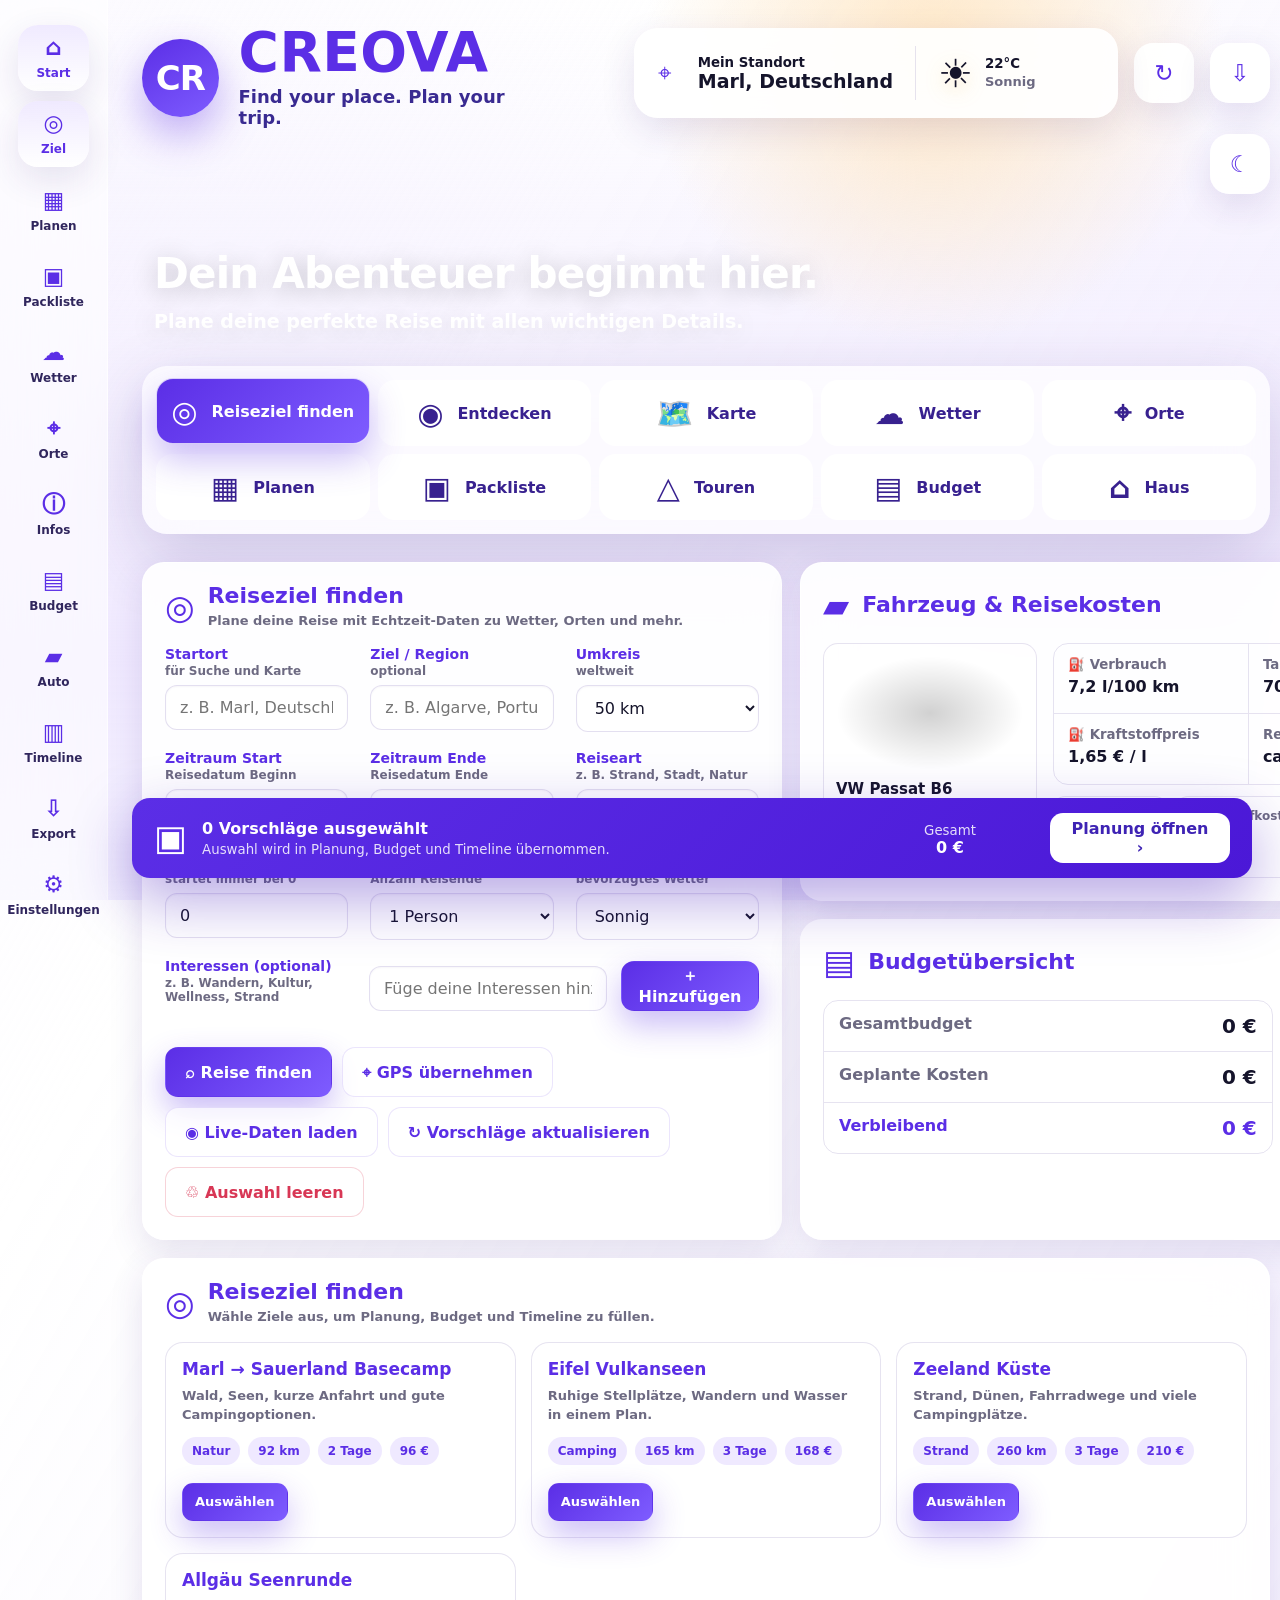
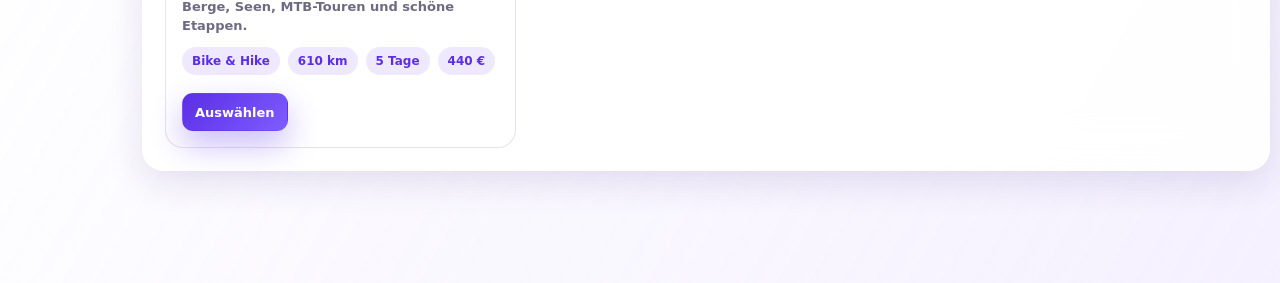
==== commit 6327efe4: "Add files via upload" ====
--- a/index.html
+++ b/index.html
@@ -1,19 +1,405 @@
 <!doctype html>
 <html lang="de">
 <head>
-  <meta charset="utf-8">
-  <meta name="viewport" content="width=device-width,initial-scale=1,viewport-fit=cover">
-  <title>CREOVA X Clean</title>
-  <meta name="theme-color" content="#6b38de">
-  <link rel="manifest" href="manifest.webmanifest">
-  <link rel="icon" href="icon.svg">
-  <link rel="stylesheet" href="https://unpkg.com/leaflet@1.9.4/dist/leaflet.css">
-  <link rel="stylesheet" href="styles.css?v=x1">
+  <meta charset="utf-8" />
+  <meta name="viewport" content="width=device-width, initial-scale=1" />
+  <title>CREOVA – Reiseplanung</title>
+  <meta name="description" content="CREOVA Reiseplaner Web App" />
+  <style>
+    :root{
+      --violet:#5b2ee6;
+      --violet-2:#7e5cff;
+      --violet-3:#efe9ff;
+      --ink:#15142b;
+      --muted:#6d6a82;
+      --line:rgba(80,56,150,.14);
+      --glass:rgba(255,255,255,.74);
+      --glass-2:rgba(255,255,255,.92);
+      --shadow:0 24px 70px rgba(54,35,120,.20);
+      --shadow-soft:0 12px 35px rgba(54,35,120,.12);
+      --radius:22px;
+      --radius-sm:15px;
+      --bg:url("https://images.unsplash.com/photo-1533873984035-25970ab07461?auto=format&fit=crop&w=2200&q=90");
+    }
+    [data-theme="dark"]{
+      --ink:#f4f1ff;
+      --muted:#c9c2dc;
+      --line:rgba(255,255,255,.16);
+      --glass:rgba(23,19,42,.70);
+      --glass-2:rgba(30,24,56,.88);
+      --violet-3:rgba(126,92,255,.18);
+      --shadow:0 24px 70px rgba(0,0,0,.45);
+      --shadow-soft:0 12px 35px rgba(0,0,0,.32);
+    }
+    *{box-sizing:border-box}
+    html{scroll-behavior:smooth}
+    body{
+      margin:0;
+      min-height:100vh;
+      font-family:Inter, ui-sans-serif, system-ui, -apple-system, BlinkMacSystemFont, "Segoe UI", Arial, sans-serif;
+      color:var(--ink);
+      background:
+        linear-gradient(120deg, rgba(250,248,255,.76), rgba(255,255,255,.44) 30%, rgba(239,233,255,.64) 100%),
+        var(--bg) center top / cover fixed no-repeat;
+      overflow-x:hidden;
+    }
+    [data-theme="dark"] body,
+    body[data-theme="dark"]{
+      background:
+        linear-gradient(120deg, rgba(11,10,22,.82), rgba(20,16,42,.54) 35%, rgba(35,17,73,.76) 100%),
+        var(--bg) center top / cover fixed no-repeat;
+    }
+    body:before{
+      content:"";
+      position:fixed;
+      inset:0;
+      pointer-events:none;
+      background:
+        radial-gradient(circle at 73% 6%, rgba(255,226,184,.78), transparent 23%),
+        linear-gradient(180deg, transparent 0%, rgba(237,229,255,.86) 74%, rgba(244,241,255,.98) 100%);
+      z-index:-1;
+    }
+    body[data-theme="dark"]:before{
+      background:
+        radial-gradient(circle at 73% 6%, rgba(255,190,80,.18), transparent 23%),
+        linear-gradient(180deg, transparent 0%, rgba(19,15,38,.88) 72%, rgba(15,12,29,.98) 100%);
+    }
+    button,input,select,textarea{font:inherit}
+    button{cursor:pointer}
+    .app{display:grid;grid-template-columns:108px 1fr;min-height:100vh}
+    .sidebar{
+      position:sticky;
+      top:0;
+      height:100vh;
+      padding:26px 18px;
+      display:flex;
+      flex-direction:column;
+      gap:10px;
+      backdrop-filter:blur(22px);
+      background:rgba(255,255,255,.58);
+      border-right:1px solid rgba(255,255,255,.65);
+      z-index:10;
+    }
+    body[data-theme="dark"] .sidebar{background:rgba(18,15,34,.64);border-right-color:rgba(255,255,255,.08)}
+    .navbtn{
+      border:0;
+      border-radius:20px;
+      min-height:66px;
+      display:flex;
+      flex-direction:column;
+      align-items:center;
+      justify-content:center;
+      gap:7px;
+      color:#30265d;
+      background:transparent;
+      transition:.18s ease;
+    }
+    body[data-theme="dark"] .navbtn{color:#ebe5ff}
+    .navbtn .ico{font-size:23px;line-height:1;color:var(--violet)}
+    .navbtn span{font-size:12px;font-weight:750}
+    .navbtn.active,.navbtn:hover{
+      background:linear-gradient(180deg, rgba(239,233,255,.95), rgba(255,255,255,.82));
+      color:var(--violet);
+      box-shadow:var(--shadow-soft);
+      transform:translateY(-1px);
+    }
+    body[data-theme="dark"] .navbtn.active, body[data-theme="dark"] .navbtn:hover{background:rgba(126,92,255,.22)}
+    .main{padding:28px 34px 112px;max-width:1730px;width:100%;margin:0 auto}
+    .topbar{display:flex;align-items:flex-start;justify-content:space-between;gap:22px;margin-bottom:55px}
+    .brand{display:flex;align-items:center;gap:20px}
+    .logo{
+      width:78px;height:78px;border-radius:50%;
+      display:grid;place-items:center;
+      color:#fff;font-weight:900;font-size:34px;letter-spacing:-1px;
+      background:linear-gradient(150deg, var(--violet), var(--violet-2));
+      box-shadow:0 18px 42px rgba(91,46,230,.38);
+    }
+    .brand h1{margin:0;font-size:55px;line-height:.9;color:var(--violet);letter-spacing:.5px;font-weight:900}
+    .brand p{margin:8px 0 0;color:#392a91;font-weight:800;font-size:18px}
+    body[data-theme="dark"] .brand p{color:#ded4ff}
+    .status{display:flex;align-items:center;gap:16px;flex-wrap:wrap;justify-content:flex-end}
+    .weather-pill{
+      min-width:432px;
+      border-radius:24px;
+      background:var(--glass-2);
+      backdrop-filter:blur(22px);
+      box-shadow:var(--shadow-soft);
+      padding:18px 24px;
+      display:grid;
+      grid-template-columns:1fr 1px 156px;
+      align-items:center;
+      gap:22px;
+    }
+    .divider{height:54px;background:var(--line)}
+    .loc{display:grid;grid-template-columns:30px 1fr;gap:10px;align-items:center}
+    .loc .pin{font-size:24px;color:var(--violet)}
+    .loc small,.weatherText small{display:block;color:var(--ink);font-weight:900}
+    .loc strong{font-size:19px;font-weight:700}
+    .sunline{display:flex;align-items:center;gap:12px}
+    .sun{font-size:39px;filter:drop-shadow(0 6px 10px rgba(240,170,40,.3))}
+    .temp{font-size:19px;font-weight:900}
+    .weatherText span{font-size:13px;color:var(--muted);font-weight:700}
+    .iconbtn{
+      width:60px;height:60px;border-radius:19px;border:0;
+      background:var(--glass-2);
+      color:var(--violet);
+      box-shadow:var(--shadow-soft);
+      display:grid;place-items:center;
+      font-size:23px;
+      transition:.18s ease;
+    }
+    .iconbtn:hover{transform:translateY(-2px);background:#fff}
+    body[data-theme="dark"] .iconbtn:hover{background:rgba(50,41,88,.9)}
+    .hero{margin-top:0;margin-left:12px;margin-bottom:34px;text-shadow:0 4px 26px rgba(0,0,0,.22)}
+    .hero h2{margin:0 0 12px;font-size:42px;color:#fff;letter-spacing:-.8px}
+    .hero p{margin:0;color:#fff;font-size:19px;font-weight:650}
+    .quick{
+      margin:0 0 28px;
+      padding:14px;
+      border-radius:25px;
+      background:rgba(255,255,255,.68);
+      backdrop-filter:blur(24px);
+      box-shadow:var(--shadow);
+      display:grid;
+      grid-template-columns:repeat(5,1fr);
+      gap:8px;
+    }
+    body[data-theme="dark"] .quick{background:rgba(20,16,42,.70)}
+    .quick button{
+      border:1px solid rgba(255,255,255,.75);
+      min-height:66px;
+      border-radius:17px;
+      background:rgba(255,255,255,.88);
+      color:#38218f;
+      display:flex;align-items:center;justify-content:center;gap:14px;
+      font-weight:850;
+      transition:.18s ease;
+    }
+    body[data-theme="dark"] .quick button{background:rgba(255,255,255,.08);border-color:rgba(255,255,255,.12);color:#eee8ff}
+    .quick button:hover,.quick button.active{
+      background:linear-gradient(135deg, var(--violet), var(--violet-2));
+      color:#fff;
+      transform:translateY(-2px);
+      box-shadow:0 16px 35px rgba(91,46,230,.30);
+    }
+    .quick .qico{font-size:30px}
+    .grid{display:grid;grid-template-columns:minmax(640px, 1.25fr) minmax(470px, .95fr);gap:18px}
+    .rightcol{display:grid;grid-template-rows:auto 1fr;gap:18px}
+    .card{
+      border:1px solid rgba(255,255,255,.70);
+      border-radius:var(--radius);
+      background:var(--glass-2);
+      backdrop-filter:blur(24px);
+      box-shadow:var(--shadow-soft);
+      padding:22px;
+    }
+    body[data-theme="dark"] .card{border-color:rgba(255,255,255,.10)}
+    .section-title{display:flex;align-items:center;gap:13px;margin-bottom:18px}
+    .section-title .bigico{font-size:34px;color:var(--violet)}
+    .section-title h3{font-size:22px;line-height:1;margin:0;color:var(--violet);font-weight:900}
+    .section-title p{margin:6px 0 0;font-size:13px;color:var(--muted);font-weight:600}
+    .formgrid{display:grid;grid-template-columns:repeat(3,1fr);gap:18px 22px}
+    .field label{display:block;color:var(--violet);font-weight:850;font-size:14px;margin-bottom:2px}
+    .field small{display:block;color:var(--muted);font-weight:650;font-size:12px;margin-bottom:7px}
+    input,select,textarea{
+      width:100%;
+      border:1px solid rgba(85,58,160,.16);
+      outline:none;
+      border-radius:12px;
+      background:rgba(255,255,255,.72);
+      color:var(--ink);
+      padding:12px 14px;
+      min-height:43px;
+      box-shadow:inset 0 1px 2px rgba(45,27,95,.04);
+    }
+    body[data-theme="dark"] input, body[data-theme="dark"] select, body[data-theme="dark"] textarea{
+      background:rgba(255,255,255,.07);
+      border-color:rgba(255,255,255,.13);
+      color:#fff;
+    }
+    input:focus,select:focus,textarea:focus{border-color:rgba(91,46,230,.54);box-shadow:0 0 0 4px rgba(91,46,230,.12)}
+    .interests{grid-column:1/-1;display:grid;grid-template-columns:190px 1fr 138px;gap:14px;align-items:end}
+    .actions{display:flex;gap:10px;flex-wrap:wrap;margin-top:18px}
+    .btn{
+      border:1px solid rgba(91,46,230,.12);
+      border-radius:13px;
+      min-height:50px;
+      padding:0 19px;
+      display:inline-flex;align-items:center;justify-content:center;gap:10px;
+      font-weight:850;
+      color:var(--violet);
+      background:rgba(255,255,255,.70);
+      transition:.18s ease;
+    }
+    .btn:hover{transform:translateY(-1px);box-shadow:var(--shadow-soft)}
+    .btn.primary{background:linear-gradient(135deg, var(--violet), var(--violet-2));border-color:transparent;color:#fff;box-shadow:0 14px 32px rgba(91,46,230,.32)}
+    .btn.danger{color:#d83755;border-color:rgba(216,55,85,.22)}
+    .btn.mini{min-height:38px;padding:0 12px;border-radius:11px;font-size:13px}
+    body[data-theme="dark"] .btn{background:rgba(255,255,255,.08)}
+    .vehicle{display:grid;grid-template-columns:214px 1fr;gap:16px}
+    .carbox{border:1px solid var(--line);border-radius:15px;padding:12px;background:rgba(255,255,255,.48)}
+    body[data-theme="dark"] .carbox{background:rgba(255,255,255,.06)}
+    .carimg{
+      height:114px;border-radius:13px;
+      background:
+        radial-gradient(ellipse at center, rgba(0,0,0,.18), transparent 70%),
+        url("https://images.unsplash.com/photo-1552519507-da3b142c6e3d?auto=format&fit=crop&w=700&q=80") center / cover no-repeat;
+      margin-bottom:10px;
+      filter:saturate(.8);
+    }
+    .carbox strong{display:block;margin-bottom:7px;font-size:15px}
+    .carbox span{font-size:13px;color:var(--muted);font-weight:650}
+    .stats{display:grid;grid-template-columns:repeat(2,1fr);gap:0;border:1px solid var(--line);border-radius:15px;overflow:hidden}
+    .stat{padding:13px 14px;min-height:70px;border-right:1px solid var(--line);border-bottom:1px solid var(--line)}
+    .stat:nth-child(2n){border-right:0}
+    .stat:nth-child(n+3){border-bottom:0}
+    .stat small{display:block;color:var(--muted);font-weight:700;margin-bottom:5px}
+    .stat strong{font-weight:800}
+    .costs{display:grid;grid-template-columns:repeat(3,1fr);gap:9px;margin-top:11px}
+    .cost{border:1px solid var(--line);border-radius:12px;padding:12px;background:rgba(255,255,255,.48)}
+    body[data-theme="dark"] .cost{background:rgba(255,255,255,.06)}
+    .cost small{display:block;color:var(--muted);font-size:12px;font-weight:700}
+    .cost strong{display:block;margin-top:8px;font-size:17px}
+    .cost.highlight{background:var(--violet-3)}
+    .budget{display:grid;grid-template-columns:1fr 150px;gap:22px;align-items:center}
+    .rows{border:1px solid var(--line);border-radius:15px;overflow:hidden}
+    .row{display:flex;justify-content:space-between;gap:12px;padding:13px 15px;border-bottom:1px solid var(--line)}
+    .row:last-child{border-bottom:0}
+    .row span{color:var(--muted);font-weight:650}
+    .row strong{font-size:20px}
+    .row.total strong,.row.total span{color:var(--violet);font-weight:900}
+    .donut{
+      width:138px;height:138px;border-radius:50%;
+      background:conic-gradient(var(--violet) var(--percent,0%), rgba(114,93,172,.15) 0);
+      display:grid;place-items:center;justify-self:center;
+    }
+    .donut-inner{width:98px;height:98px;border-radius:50%;background:var(--glass-2);display:grid;place-items:center;text-align:center}
+    .donut b{display:block;font-size:25px}
+    .donut small{display:block;font-size:11px;color:var(--muted);font-weight:750}
+    .panel{display:none;margin-top:18px}
+    .panel.active{display:block}
+    .panel-grid{display:grid;grid-template-columns:repeat(3,1fr);gap:15px}
+    .item{
+      border:1px solid var(--line);
+      border-radius:18px;
+      background:rgba(255,255,255,.62);
+      padding:16px;
+      min-height:132px;
+      transition:.18s ease;
+    }
+    body[data-theme="dark"] .item{background:rgba(255,255,255,.07)}
+    .item:hover{transform:translateY(-2px);box-shadow:var(--shadow-soft)}
+    .item h4{margin:0 0 8px;color:var(--violet);font-size:17px}
+    .item p{margin:0 0 12px;color:var(--muted);font-weight:620;font-size:13px;line-height:1.45}
+    .item .meta{display:flex;flex-wrap:wrap;gap:8px}
+    .chip{
+      display:inline-flex;align-items:center;gap:6px;
+      border-radius:999px;
+      padding:7px 10px;
+      background:var(--violet-3);
+      color:var(--violet);
+      font-weight:800;
+      font-size:12px;
+    }
+    .selected{outline:3px solid rgba(91,46,230,.22);background:rgba(239,233,255,.78)}
+    body[data-theme="dark"] .selected{background:rgba(126,92,255,.20)}
+    .bottom{
+      position:fixed;left:132px;right:28px;bottom:22px;
+      min-height:77px;border-radius:18px;
+      background:linear-gradient(135deg, var(--violet), #4b18d7);
+      color:#fff;
+      box-shadow:0 22px 60px rgba(66,25,186,.38);
+      display:grid;grid-template-columns:1fr 160px 180px;gap:20px;align-items:center;
+      padding:15px 22px;
+      z-index:20;
+    }
+    .bottom .bag{font-size:35px;margin-right:15px}
+    .bottom strong{display:block}
+    .bottom small{display:block;opacity:.85;margin-top:4px}
+    .bottom-left{display:flex;align-items:center}
+    .bottom-center{text-align:center}
+    .bottom .open{
+      border:0;border-radius:13px;background:#fff;color:#3e23b4;
+      height:50px;font-weight:900;padding:0 19px;
+    }
+    .mapbox{height:420px;border-radius:18px;overflow:hidden;border:1px solid var(--line);background:rgba(255,255,255,.48)}
+    .mapbox iframe{width:100%;height:100%;border:0}
+    .list{display:grid;gap:10px}
+    .todo{
+      display:flex;align-items:center;justify-content:space-between;gap:12px;
+      border:1px solid var(--line);border-radius:14px;padding:12px 14px;background:rgba(255,255,255,.55)
+    }
+    body[data-theme="dark"] .todo{background:rgba(255,255,255,.07)}
+    .todo label{display:flex;align-items:center;gap:10px;font-weight:750}
+    .todo input{width:auto;min-height:auto}
+    .modal{
+      position:fixed;inset:0;background:rgba(15,10,32,.52);
+      z-index:50;display:none;align-items:center;justify-content:center;padding:24px;
+    }
+    .modal.active{display:flex}
+    .modalbox{max-width:680px;width:100%;background:var(--glass-2);border:1px solid var(--line);border-radius:24px;padding:22px;box-shadow:var(--shadow);backdrop-filter:blur(24px)}
+    .modalhead{display:flex;justify-content:space-between;gap:18px;align-items:center;margin-bottom:14px}
+    .modalhead h3{margin:0;color:var(--violet)}
+    .x{border:0;background:transparent;color:var(--violet);font-size:27px}
+    .settings-grid{display:grid;grid-template-columns:repeat(2,1fr);gap:14px}
+    .notice{border:1px dashed rgba(91,46,230,.28);border-radius:16px;background:rgba(239,233,255,.52);padding:14px;color:var(--muted);font-weight:650;line-height:1.45}
+    body[data-theme="dark"] .notice{background:rgba(126,92,255,.12)}
+    .toast{
+      position:fixed;right:30px;bottom:116px;background:var(--glass-2);color:var(--ink);
+      border:1px solid var(--line);box-shadow:var(--shadow-soft);border-radius:15px;padding:14px 17px;
+      z-index:60;transform:translateY(16px);opacity:0;pointer-events:none;transition:.2s ease;font-weight:750;
+    }
+    .toast.show{transform:translateY(0);opacity:1}
+    @media (max-width:1240px){
+      .grid{grid-template-columns:1fr}
+      .quick{grid-template-columns:repeat(2,1fr)}
+      .weather-pill{min-width:340px}
+      .formgrid{grid-template-columns:repeat(2,1fr)}
+      .interests{grid-template-columns:1fr}
+      .bottom{grid-template-columns:1fr;left:118px}
+      .bottom-center{text-align:left}
+    }
+    @media (max-width:820px){
+      .app{grid-template-columns:1fr}
+      .sidebar{position:fixed;left:0;right:0;bottom:0;top:auto;height:72px;flex-direction:row;overflow:auto;padding:8px 10px;border-right:0;border-top:1px solid rgba(255,255,255,.55)}
+      .navbtn{min-width:72px;min-height:54px;border-radius:15px}
+      .navbtn span{font-size:10px}
+      .main{padding:22px 15px 150px}
+      .topbar{display:block;margin-bottom:34px}
+      .status{justify-content:flex-start;margin-top:18px}
+      .brand h1{font-size:40px}
+      .logo{width:62px;height:62px;font-size:27px}
+      .weather-pill{min-width:100%;grid-template-columns:1fr}
+      .divider{display:none}
+      .hero{margin-left:0}
+      .hero h2{font-size:32px}
+      .quick{grid-template-columns:1fr}
+      .formgrid,.panel-grid,.settings-grid{grid-template-columns:1fr}
+      .vehicle,.budget{grid-template-columns:1fr}
+      .costs{grid-template-columns:1fr}
+      .bottom{left:12px;right:12px;bottom:84px}
+    }
+  </style>
 </head>
 <body>
-  <main class="app">
-    <header class="hero">
-      <div class="heroTop">
+  <div class="app">
+    <aside class="sidebar" aria-label="Hauptnavigation">
+      <button class="navbtn active" data-page="start"><span class="ico">⌂</span><span>Start</span></button>
+      <button class="navbtn" data-page="target"><span class="ico">◎</span><span>Ziel</span></button>
+      <button class="navbtn" data-page="plan"><span class="ico">▦</span><span>Planen</span></button>
+      <button class="navbtn" data-page="pack"><span class="ico">▣</span><span>Packliste</span></button>
+      <button class="navbtn" data-page="weather"><span class="ico">☁</span><span>Wetter</span></button>
+      <button class="navbtn" data-page="places"><span class="ico">⌖</span><span>Orte</span></button>
+      <button class="navbtn" data-page="info"><span class="ico">ⓘ</span><span>Infos</span></button>
+      <button class="navbtn" data-page="budget"><span class="ico">▤</span><span>Budget</span></button>
+      <button class="navbtn" data-page="auto"><span class="ico">▰</span><span>Auto</span></button>
+      <button class="navbtn" data-page="timeline"><span class="ico">▥</span><span>Timeline</span></button>
+      <button class="navbtn" data-page="export"><span class="ico">⇩</span><span>Export</span></button>
+      <button class="navbtn" data-page="settings"><span class="ico">⚙</span><span>Einstellungen</span></button>
+    </aside>
+
+    <main class="main">
+      <header class="topbar">
         <div class="brand">
           <div class="logo">CR</div>
           <div>
@@ -21,87 +407,799 @@
             <p>Find your place. Plan your trip.</p>
           </div>
         </div>
-        <div class="topActions">
-          <button id="weatherBadge" data-view="wetter">📍 Standort<br><b>Wetter laden</b></button>
-          <button id="newTrip">↻</button>
-          <button id="printTop">⇩</button>
+        <div class="status">
+          <div class="weather-pill">
+            <div class="loc">
+              <div class="pin">⌖</div>
+              <div><small>Mein Standort</small><strong id="locationLabel">Marl, Deutschland</strong></div>
+            </div>
+            <div class="divider"></div>
+            <div class="sunline">
+              <div class="sun" id="weatherIcon">☀️</div>
+              <div class="weatherText"><small id="tempLabel">22°C</small><span id="weatherLabel">Sonnig</span></div>
+            </div>
+          </div>
+          <button class="iconbtn" id="refreshBtn" title="Live-Daten aktualisieren">↻</button>
+          <button class="iconbtn" id="downloadBtn" title="Plan exportieren">⇩</button>
+          <button class="iconbtn" id="themeBtn" title="Hell/Dunkel umschalten">☾</button>
         </div>
+      </header>
+
+      <section class="hero">
+        <h2>Dein Abenteuer beginnt hier.</h2>
+        <p>Plane deine perfekte Reise mit allen wichtigen Details.</p>
+      </section>
+
+      <nav class="quick" aria-label="Schnellzugriff">
+        <button data-page="target" class="active"><span class="qico">◎</span>Reiseziel finden</button>
+        <button data-page="explore"><span class="qico">◉</span>Entdecken</button>
+        <button data-page="map"><span class="qico">🗺️</span>Karte</button>
+        <button data-page="weather"><span class="qico">☁️</span>Wetter</button>
+        <button data-page="places"><span class="qico">⌖</span>Orte</button>
+        <button data-page="plan"><span class="qico">▦</span>Planen</button>
+        <button data-page="pack"><span class="qico">▣</span>Packliste</button>
+        <button data-page="tours"><span class="qico">△</span>Touren</button>
+        <button data-page="budget"><span class="qico">▤</span>Budget</button>
+        <button data-page="house"><span class="qico">⌂</span>Haus</button>
+      </nav>
+
+      <section id="startPage" class="grid">
+        <div class="card" id="targetCard">
+          <div class="section-title">
+            <div class="bigico">◎</div>
+            <div>
+              <h3>Reiseziel finden</h3>
+              <p>Plane deine Reise mit Echtzeit-Daten zu Wetter, Orten und mehr.</p>
+            </div>
+          </div>
+          <div class="formgrid">
+            <div class="field">
+              <label>Startort</label><small>für Suche und Karte</small>
+              <input id="startPlace" placeholder="z. B. Marl, Deutschland" />
+            </div>
+            <div class="field">
+              <label>Ziel / Region</label><small>optional</small>
+              <input id="destination" placeholder="z. B. Algarve, Portugal" />
+            </div>
+            <div class="field">
+              <label>Umkreis</label><small>weltweit</small>
+              <select id="radius"><option>50 km</option><option>100 km</option><option>250 km</option><option>500 km</option><option>Weltweit</option></select>
+            </div>
+            <div class="field">
+              <label>Zeitraum Start</label><small>Reisedatum Beginn</small>
+              <input id="dateStart" type="date" />
+            </div>
+            <div class="field">
+              <label>Zeitraum Ende</label><small>Reisedatum Ende</small>
+              <input id="dateEnd" type="date" />
+            </div>
+            <div class="field">
+              <label>Reiseart</label><small>z. B. Strand, Stadt, Natur</small>
+              <select id="tripType"><option>Beliebig</option><option>Natur</option><option>Strand</option><option>Stadt</option><option>Camping</option><option>Bike & Hike</option></select>
+            </div>
+            <div class="field">
+              <label>Gesamtbudget (€)</label><small>startet immer bei 0</small>
+              <input id="budgetInput" type="number" min="0" value="0" />
+            </div>
+            <div class="field">
+              <label>Personen</label><small>Anzahl Reisende</small>
+              <select id="persons"><option>1 Person</option><option>2 Personen</option><option>3 Personen</option><option>4 Personen</option></select>
+            </div>
+            <div class="field">
+              <label>Wetterwunsch</label><small>bevorzugtes Wetter</small>
+              <select id="weatherWish"><option>Sonnig</option><option>Mild</option><option>Warm</option><option>Kühl</option><option>Trocken</option></select>
+            </div>
+            <div class="interests">
+              <div class="field"><label>Interessen (optional)</label><small>z. B. Wandern, Kultur, Wellness, Strand</small></div>
+              <input id="interestInput" placeholder="Füge deine Interessen hinzu ..." />
+              <button class="btn primary" id="addInterest">＋ Hinzufügen</button>
+            </div>
+          </div>
+          <div id="interestChips" class="actions"></div>
+          <div class="actions">
+            <button class="btn primary" id="findTrip">⌕ Reise finden</button>
+            <button class="btn" id="gpsBtn">⌖ GPS übernehmen</button>
+            <button class="btn" id="liveBtn">◉ Live-Daten laden</button>
+            <button class="btn" id="suggestBtn">↻ Vorschläge aktualisieren</button>
+            <button class="btn danger" id="clearBtn">♲ Auswahl leeren</button>
+          </div>
+        </div>
+
+        <div class="rightcol">
+          <div class="card">
+            <div class="section-title" style="justify-content:space-between">
+              <div style="display:flex;align-items:center;gap:13px">
+                <div class="bigico">▰</div>
+                <h3>Fahrzeug & Reisekosten</h3>
+              </div>
+              <button class="btn mini" id="editVehicle">✎ Bearbeiten</button>
+            </div>
+            <div class="vehicle">
+              <div class="carbox">
+                <div class="carimg" aria-label="Fahrzeugbild"></div>
+                <strong id="vehicleName">VW Passat B6</strong>
+                <span id="vehicleType">Diesel</span>
+              </div>
+              <div>
+                <div class="stats">
+                  <div class="stat"><small>⛽ Verbrauch</small><strong id="consumptionLabel">7,2 l/100 km</strong></div>
+                  <div class="stat"><small>Tankgröße</small><strong id="tankLabel">70 l</strong></div>
+                  <div class="stat"><small>⛽ Kraftstoffpreis</small><strong id="fuelLabel">1,65 € / l</strong></div>
+                  <div class="stat"><small>Reichweite</small><strong id="rangeLabel">ca. 970 km</strong></div>
+                </div>
+                <div class="costs">
+                  <div class="cost"><small>Strecke (Hinzufügen)</small><strong id="kmLabel">0 km</strong></div>
+                  <div class="cost"><small>Kraftstoffkosten</small><strong id="fuelCostLabel">0 €</strong></div>
+                  <div class="cost highlight"><small>Gesamtkosten</small><strong id="totalCostLabel">0 €</strong></div>
+                </div>
+              </div>
+            </div>
+          </div>
+
+          <div class="card">
+            <div class="section-title">
+              <div class="bigico">▤</div><h3>Budgetübersicht</h3>
+            </div>
+            <div class="budget">
+              <div class="rows">
+                <div class="row"><span>Gesamtbudget</span><strong id="budgetTotal">0 €</strong></div>
+                <div class="row"><span>Geplante Kosten</span><strong id="plannedCost">0 €</strong></div>
+                <div class="row total"><span>Verbleibend</span><strong id="remainingBudget">0 €</strong></div>
+              </div>
+              <div class="donut" id="donut" style="--percent:0%">
+                <div class="donut-inner"><div><b id="percentLabel">0%</b><small>verwendet</small></div></div>
+              </div>
+            </div>
+          </div>
+        </div>
+      </section>
+
+      <section id="dynamicPanel" class="panel active">
+        <div class="card">
+          <div class="section-title">
+            <div class="bigico" id="panelIcon">◎</div>
+            <div>
+              <h3 id="panelTitle">Vorschläge</h3>
+              <p id="panelSub">Wähle Ziele aus, um Planung, Budget und Timeline zu füllen.</p>
+            </div>
+          </div>
+          <div id="panelContent" class="panel-grid"></div>
+        </div>
+      </section>
+
+      <section id="mapPanel" class="panel">
+        <div class="card">
+          <div class="section-title">
+            <div class="bigico">🗺️</div><div><h3>Karte</h3><p>OpenStreetMap-Ansicht für Start und Ziel.</p></div>
+          </div>
+          <div class="actions" style="margin-top:0;margin-bottom:16px">
+            <button class="btn primary" id="mapSearch">Karte aktualisieren</button>
+            <button class="btn" id="routeToMap">Route aus Auswahl anzeigen</button>
+          </div>
+          <div class="mapbox"><iframe id="mapFrame" title="Karte" src="https://www.openstreetmap.org/export/embed.html?bbox=7.05%2C51.55%2C7.35%2C51.75&layer=mapnik&marker=51.6535%2C7.0919"></iframe></div>
+        </div>
+      </section>
+    </main>
+  </div>
+
+  <div class="bottom">
+    <div class="bottom-left"><span class="bag">▣</span><div><strong id="selectedCount">0 Vorschläge ausgewählt</strong><small>Auswahl wird in Planung, Budget und Timeline übernommen.</small></div></div>
+    <div class="bottom-center"><small>Gesamt</small><strong id="bottomTotal">0 €</strong></div>
+    <button class="open" id="openPlan">Planung öffnen ›</button>
+  </div>
+
+  <div class="modal" id="vehicleModal" role="dialog" aria-modal="true">
+    <div class="modalbox">
+      <div class="modalhead">
+        <h3>Fahrzeug bearbeiten</h3>
+        <button class="x" data-close="vehicleModal">×</button>
       </div>
-
-      <nav class="menuGrid">
-        <button data-view="ziel" class="active">🎯 <span>Ziel</span></button>
-        <button data-view="entdecken">◆ <span>Entdecken</span></button>
-        <button data-view="karte">⌖ <span>Karte</span></button>
-        <button data-view="wetter">☀️ <span>Wetter</span></button>
-        <button data-view="planen">▣ <span>Planen</span></button>
-        <button data-view="orte">⌂ <span>Orte</span></button>
-        <button data-view="budget">€ <span>Budget</span></button>
-        <button data-view="packliste">🎒 <span>Packliste</span></button>
-        <button data-view="touren">⌁ <span>Touren</span></button>
-        <button data-view="haus">⌂ <span>Haus</span></button>
-        <button data-view="timeline">☷ <span>Timeline</span></button>
-        <button data-view="export">⇩ <span>Export</span></button>
-      </nav>
-    </header>
-
-    <section id="view-ziel" class="view">
-      <div class="panel">
-        <div class="panelHead">
-          <div>
-            <h2>🎯 Reiseziel finden</h2>
-            <p>Saubere Basis: keine alten Werte, keine überlappenden Felder.</p>
-          </div>
-          <button class="primary" id="loadAll">Live laden</button>
+      <div class="formgrid">
+        <div class="field"><label>Fahrzeug</label><small>Name</small><input id="mVehicleName"></div>
+        <div class="field"><label>Typ</label><small>Benzin/Diesel/Hybrid</small><input id="mVehicleType"></div>
+        <div class="field"><label>Verbrauch</label><small>l/100 km</small><input id="mConsumption" type="number" step="0.1"></div>
+        <div class="field"><label>Tankgröße</label><small>Liter</small><input id="mTank" type="number" step="1"></div>
+        <div class="field"><label>Kraftstoffpreis</label><small>€/Liter</small><input id="mFuel" type="number" step="0.01"></div>
+        <div class="field"><label>Zusatzkosten</label><small>Maut, Camping etc.</small><input id="mExtra" type="number" step="1"></div>
+      </div>
+      <div class="actions">
+        <button class="btn primary" id="saveVehicle">Speichern</button>
+        <button class="btn" data-close="vehicleModal">Abbrechen</button>
+      </div>
+    </div>
+  </div>
+
+  <div class="toast" id="toast">Gespeichert</div>
+
+<script>
+(() => {
+  const $ = (s, root=document) => root.querySelector(s);
+  const $$ = (s, root=document) => [...root.querySelectorAll(s)];
+
+  const state = {
+    page: "target",
+    interests: [],
+    selected: [],
+    suggestions: [],
+    coords: {lat:51.6535, lon:7.0919},
+    vehicle: {name:"VW Passat B6", type:"Diesel", consumption:7.2, tank:70, fuel:1.65, extra:0},
+    weather: {temp:22, text:"Sonnig", code:0},
+    pack: [
+      {name:"Ausweise / Führerschein", done:false},
+      {name:"Dachzelt & Leiter prüfen", done:false},
+      {name:"Powerbank / Ladekabel", done:false},
+      {name:"Regenjacke / warme Schicht", done:false},
+      {name:"Erste-Hilfe-Set", done:false}
+    ]
+  };
+
+  const data = {
+    places: [
+      {title:"Marl → Sauerland Basecamp", type:"Natur", km:92, days:2, cost:96, weather:"Mild", desc:"Wald, Seen, kurze Anfahrt und gute Campingoptionen."},
+      {title:"Eifel Vulkanseen", type:"Camping", km:165, days:3, cost:168, weather:"Trocken", desc:"Ruhige Stellplätze, Wandern und Wasser in einem Plan."},
+      {title:"Zeeland Küste", type:"Strand", km:260, days:3, cost:210, weather:"Sonnig", desc:"Strand, Dünen, Fahrradwege und viele Campingplätze."},
+      {title:"Allgäu Seenrunde", type:"Bike & Hike", km:610, days:5, cost:440, weather:"Mild", desc:"Berge, Seen, MTB-Touren und schöne Etappen."},
+      {title:"Algarve Roadtrip", type:"Strand", km:2450, days:12, cost:1180, weather:"Warm", desc:"Sonne, Klippen, Roadtrip und Campingplätze am Meer."},
+      {title:"Nordspanien Atlantik", type:"Natur", km:1500, days:8, cost:790, weather:"Mild", desc:"Grüne Küste, Strände, Berge und starke Route für Dachzelt."}
+    ],
+    tours: [
+      {title:"MTB Waldroute", km:34, cost:0, desc:"Leichte bis mittlere Runde mit viel Waldanteil."},
+      {title:"Panorama Hike", km:12, cost:0, desc:"Wanderung mit Aussichtspunkt und Einkehr."},
+      {title:"See-Spaziergang", km:7, cost:0, desc:"Ruhiger Rundweg für Ankunftstag."}
+    ],
+    houses: [
+      {title:"Campingplatz mit Sanitär", cost:38, desc:"Stellplatz, Dusche, Strom und kurze Wege."},
+      {title:"Tiny House Stop", cost:89, desc:"Feste Unterkunft für Regentage oder Pause."},
+      {title:"Bauernhof-Stellplatz", cost:24, desc:"Ruhig, einfach, oft mit schöner Natur direkt am Platz."}
+    ],
+    info: [
+      {title:"Datenmodus", desc:"Die App läuft komplett im Browser. Wetter/GPS funktionieren live, wenn Browser und Internet es erlauben."},
+      {title:"Speicherung", desc:"Planung, Fahrzeugdaten und Auswahl werden lokal im Browser gespeichert."},
+      {title:"Export", desc:"Exportiert werden JSON und CSV. Damit kannst du später Backend oder Datenbank anbinden."}
+    ]
+  };
+
+  function toast(msg){
+    const t = $("#toast");
+    t.textContent = msg;
+    t.classList.add("show");
+    clearTimeout(window.__toast);
+    window.__toast = setTimeout(() => t.classList.remove("show"), 2100);
+  }
+
+  function save(){
+    localStorage.setItem("creovaState", JSON.stringify(state));
+  }
+
+  function load(){
+    try{
+      const old = JSON.parse(localStorage.getItem("creovaState") || "{}");
+      if(old && typeof old === "object"){
+        Object.assign(state, old);
+        state.vehicle = Object.assign({name:"VW Passat B6", type:"Diesel", consumption:7.2, tank:70, fuel:1.65, extra:0}, old.vehicle || {});
+        state.pack = Array.isArray(old.pack) ? old.pack : state.pack;
+      }
+    }catch(e){}
+  }
+
+  function euro(n){ return new Intl.NumberFormat("de-DE",{style:"currency",currency:"EUR",maximumFractionDigits:0}).format(Number(n)||0); }
+  function num(n, d=0){ return new Intl.NumberFormat("de-DE",{maximumFractionDigits:d}).format(Number(n)||0); }
+
+  function fuelCosts(km){
+    return (Number(km)||0) * state.vehicle.consumption / 100 * state.vehicle.fuel;
+  }
+
+  function selectedKm(){ return state.selected.reduce((a,b) => a + (Number(b.km)||0), 0); }
+  function selectedCosts(){
+    const km = selectedKm();
+    const direct = state.selected.reduce((a,b) => a + (Number(b.cost)||0), 0);
+    return direct + fuelCosts(km) + (Number(state.vehicle.extra)||0);
+  }
+
+  function renderBase(){
+    $("#startPlace").value = state.startPlace || "";
+    $("#destination").value = state.destination || "";
+    $("#radius").value = state.radius || "50 km";
+    $("#dateStart").value = state.dateStart || "";
+    $("#dateEnd").value = state.dateEnd || "";
+    $("#tripType").value = state.tripType || "Beliebig";
+    $("#budgetInput").value = state.budget ?? 0;
+    $("#persons").value = state.persons || "1 Person";
+    $("#weatherWish").value = state.weatherWish || "Sonnig";
+    $("#locationLabel").textContent = state.startPlace || "Marl, Deutschland";
+    $("#tempLabel").textContent = `${Math.round(state.weather.temp)}°C`;
+    $("#weatherLabel").textContent = state.weather.text || "Sonnig";
+    $("#weatherIcon").textContent = weatherIcon(state.weather.code);
+    renderInterests();
+    renderVehicle();
+    renderBudget();
+  }
+
+  function renderInterests(){
+    const wrap = $("#interestChips");
+    wrap.innerHTML = "";
+    state.interests.forEach((v, i) => {
+      const b = document.createElement("button");
+      b.className = "chip";
+      b.innerHTML = `${escapeHTML(v)} ×`;
+      b.onclick = () => { state.interests.splice(i,1); save(); renderInterests(); };
+      wrap.appendChild(b);
+    });
+  }
+
+  function renderVehicle(){
+    const v = state.vehicle;
+    $("#vehicleName").textContent = v.name;
+    $("#vehicleType").textContent = v.type;
+    $("#consumptionLabel").textContent = `${num(v.consumption,1)} l/100 km`;
+    $("#tankLabel").textContent = `${num(v.tank)} l`;
+    $("#fuelLabel").textContent = `${num(v.fuel,2)} € / l`;
+    const range = v.consumption ? Math.round(v.tank / v.consumption * 100) : 0;
+    $("#rangeLabel").textContent = `ca. ${num(range)} km`;
+    $("#kmLabel").textContent = `${num(selectedKm())} km`;
+    $("#fuelCostLabel").textContent = euro(fuelCosts(selectedKm()));
+    $("#totalCostLabel").textContent = euro(selectedCosts());
+  }
+
+  function renderBudget(){
+    const budget = Number(state.budget) || 0;
+    const planned = selectedCosts();
+    const remain = budget - planned;
+    $("#budgetTotal").textContent = euro(budget);
+    $("#plannedCost").textContent = euro(planned);
+    $("#remainingBudget").textContent = euro(remain);
+    $("#bottomTotal").textContent = euro(planned);
+    $("#selectedCount").textContent = `${state.selected.length} Vorschläge ausgewählt`;
+    const p = budget > 0 ? Math.min(100, Math.round(planned / budget * 100)) : 0;
+    $("#percentLabel").textContent = `${p}%`;
+    $("#donut").style.setProperty("--percent", `${p}%`);
+    renderVehicle();
+  }
+
+  function makeSuggestions(){
+    const region = ($("#destination").value || "").trim();
+    const type = $("#tripType").value;
+    const wish = $("#weatherWish").value;
+    state.suggestions = data.places
+      .filter(p => type === "Beliebig" || p.type === type || p.weather === wish || region.length)
+      .map(p => {
+        const bonus = region ? ` Richtung ${region}` : "";
+        return {...p, title: region && !p.title.toLowerCase().includes(region.toLowerCase()) ? `${p.title}${bonus}` : p.title};
+      });
+    if(!state.suggestions.length) state.suggestions = data.places.slice(0,4);
+    saveForm();
+    renderPanel("target");
+    toast("Reisevorschläge aktualisiert");
+  }
+
+  function isSelected(item){
+    return state.selected.some(x => x.title === item.title);
+  }
+
+  function toggleSelected(item){
+    const idx = state.selected.findIndex(x => x.title === item.title);
+    if(idx >= 0) state.selected.splice(idx,1);
+    else state.selected.push(item);
+    save();
+    renderPanel(state.page);
+    renderBudget();
+  }
+
+  function renderCards(list, selectable=true){
+    const box = $("#panelContent");
+    box.className = "panel-grid";
+    box.innerHTML = "";
+    list.forEach(item => {
+      const el = document.createElement("article");
+      el.className = `item ${isSelected(item) ? "selected" : ""}`;
+      el.innerHTML = `
+        <h4>${escapeHTML(item.title)}</h4>
+        <p>${escapeHTML(item.desc || "")}</p>
+        <div class="meta">
+          ${item.type ? `<span class="chip">${escapeHTML(item.type)}</span>` : ""}
+          ${item.km != null ? `<span class="chip">${num(item.km)} km</span>` : ""}
+          ${item.days ? `<span class="chip">${item.days} Tage</span>` : ""}
+          ${item.cost != null ? `<span class="chip">${euro(item.cost)}</span>` : ""}
         </div>
-
-        <div class="formGrid">
-          <label>Startort<span>leer lassen oder GPS nutzen</span><input id="start" placeholder="z. B. Marl"></label>
-          <label>Ziel / Region<span>weltweit</span><input id="destination" placeholder="z. B. Domburg, Algarve"></label>
-          <label>Umkreis<span>für Orte-Suche</span><select id="radius"><option value="50000">50 km</option><option value="100000">100 km</option><option value="250000">250 km</option><option value="500000">500 km</option><option value="1000000">1000 km</option><option value="20000000">Weltweit</option></select></label>
-          <label>Start<span>optional</span><input id="dateStart" type="date"></label>
-          <label>Ende<span>optional</span><input id="dateEnd" type="date"></label>
-          <label>Reiseart<span>Auswahl</span><select id="tripType"><option>Beliebig</option><option>Tagesausflug</option><option>Wochenendtrip</option><option>Campingurlaub</option><option>Dachzelt-Reise</option><option>Familienurlaub</option><option>Strandurlaub</option><option>Wanderurlaub</option><option>Radurlaub</option><option>Roadtrip</option><option>Wellness</option></select></label>
-          <label>Gesamtbudget €<span>startet immer bei 0</span><input id="budgetInput" type="number" min="0" step="50" placeholder="0"></label>
-          <label>Personen<span>optional</span><select id="persons"><option>1</option><option>2</option><option>3</option><option>4</option><option>5</option></select></label>
-          <label>Wetterwunsch<span>Sortierung</span><select id="weatherPref"><option>Sonnig</option><option>Mild</option><option>Egal</option><option>Kühl</option></select></label>
-        </div>
-
-        <div class="actions">
-          <button class="primary" id="gpsBtn">📍 GPS übernehmen</button>
-          <button class="primary" id="liveBtn">🌐 Live-Daten laden</button>
-          <button id="refreshBtn">↻ Vorschläge aktualisieren</button>
-          <button class="danger" id="clearBtn">Auswahl leeren</button>
-        </div>
-        <div id="status" class="status">Bereit. Neue Reise startet leer.</div>
+        ${selectable ? `<div class="actions"><button class="btn mini primary">${isSelected(item) ? "Entfernen" : "Auswählen"}</button></div>` : ""}
+      `;
+      if(selectable) el.querySelector("button").onclick = () => toggleSelected(item);
+      box.appendChild(el);
+    });
+  }
+
+  function renderPlan(){
+    const box = $("#panelContent");
+    box.className = "list";
+    box.innerHTML = "";
+    if(!state.selected.length){
+      box.innerHTML = `<div class="notice">Noch keine Auswahl vorhanden. Öffne „Reiseziel finden“ und wähle mindestens einen Vorschlag aus.</div>`;
+      return;
+    }
+    state.selected.forEach((x, i) => {
+      const row = document.createElement("div");
+      row.className = "todo";
+      row.innerHTML = `<div><b>Etappe ${i+1}: ${escapeHTML(x.title)}</b><br><small>${num(x.km)} km · ${x.days || 1} Tag(e) · ${euro(x.cost)}</small></div><button class="btn mini danger">Entfernen</button>`;
+      row.querySelector("button").onclick = () => toggleSelected(x);
+      box.appendChild(row);
+    });
+  }
+
+  function renderPack(){
+    const box = $("#panelContent");
+    box.className = "list";
+    box.innerHTML = `
+      <div class="actions" style="margin-top:0">
+        <input id="newPack" placeholder="Neuen Packlistenpunkt eintragen …" />
+        <button class="btn primary" id="addPack">＋ Hinzufügen</button>
+      </div>`;
+    state.pack.forEach((item, i) => {
+      const row = document.createElement("div");
+      row.className = "todo";
+      row.innerHTML = `<label><input type="checkbox" ${item.done ? "checked" : ""}> <span ${item.done ? 'style="text-decoration:line-through;opacity:.62"' : ""}>${escapeHTML(item.name)}</span></label><button class="btn mini danger">Löschen</button>`;
+      row.querySelector("input").onchange = e => { item.done = e.target.checked; save(); renderPack(); };
+      row.querySelector("button").onclick = () => { state.pack.splice(i,1); save(); renderPack(); };
+      box.appendChild(row);
+    });
+    $("#addPack").onclick = () => {
+      const v = $("#newPack").value.trim();
+      if(!v) return;
+      state.pack.push({name:v, done:false});
+      save(); renderPack();
+    };
+  }
+
+  function renderWeather(){
+    const box = $("#panelContent");
+    box.className = "panel-grid";
+    box.innerHTML = "";
+    [
+      {title:"Aktuell", desc:`${Math.round(state.weather.temp)}°C · ${state.weather.text}`, km:null, cost:null},
+      {title:"Wetterwunsch", desc:`Bevorzugt: ${$("#weatherWish").value || state.weatherWish || "Sonnig"}`, km:null, cost:null},
+      {title:"Live-Daten", desc:"Über „Live-Daten laden“ werden Open-Meteo-Daten für den Standort abgefragt.", km:null, cost:null}
+    ].forEach(x => {
+      const el = document.createElement("article");
+      el.className = "item";
+      el.innerHTML = `<h4>${escapeHTML(x.title)}</h4><p>${escapeHTML(x.desc)}</p><div class="meta"><span class="chip">${weatherIcon(state.weather.code)}</span></div>`;
+      box.appendChild(el);
+    });
+  }
+
+  function renderBudgetPanel(){
+    const box = $("#panelContent");
+    box.className = "list";
+    const fuel = fuelCosts(selectedKm());
+    const direct = state.selected.reduce((a,b)=>a+(Number(b.cost)||0),0);
+    box.innerHTML = `
+      <div class="rows">
+        <div class="row"><span>Reisekosten Auswahl</span><strong>${euro(direct)}</strong></div>
+        <div class="row"><span>Strecke</span><strong>${num(selectedKm())} km</strong></div>
+        <div class="row"><span>Kraftstoff</span><strong>${euro(fuel)}</strong></div>
+        <div class="row"><span>Zusatzkosten</span><strong>${euro(state.vehicle.extra)}</strong></div>
+        <div class="row total"><span>Gesamt geplant</span><strong>${euro(selectedCosts())}</strong></div>
       </div>
-
-      <div class="panel">
-        <h2>✨ Vorschläge</h2>
-        <div id="suggestions" class="cards"></div>
+      <div class="actions"><button class="btn primary" id="exportBudget">Budget exportieren</button><button class="btn" id="editVehicle2">Fahrzeug bearbeiten</button></div>
+    `;
+    $("#exportBudget").onclick = () => downloadJSON("creova-budget.json", buildExport());
+    $("#editVehicle2").onclick = openVehicle;
+  }
+
+  function renderTimeline(){
+    const box = $("#panelContent");
+    box.className = "list";
+    if(!state.selected.length){
+      box.innerHTML = `<div class="notice">Die Timeline wird automatisch aus deinen ausgewählten Vorschlägen aufgebaut.</div>`;
+      return;
+    }
+    const start = state.dateStart ? new Date(state.dateStart) : new Date();
+    let day = 0;
+    state.selected.forEach((x, i) => {
+      const date = new Date(start);
+      date.setDate(start.getDate() + day);
+      day += Number(x.days) || 1;
+      const row = document.createElement("div");
+      row.className = "todo";
+      row.innerHTML = `<div><b>${date.toLocaleDateString("de-DE")} · ${escapeHTML(x.title)}</b><br><small>Etappe ${i+1} · ${num(x.km)} km · ${x.days || 1} Tag(e)</small></div><span class="chip">${euro(x.cost)}</span>`;
+      box.appendChild(row);
+    });
+  }
+
+  function renderExport(){
+    const box = $("#panelContent");
+    box.className = "list";
+    box.innerHTML = `
+      <div class="notice">Exportiert werden Start/Ziel, Zeitraum, Fahrzeug, Budget, Packliste, Wetter und ausgewählte Vorschläge.</div>
+      <div class="actions">
+        <button class="btn primary" id="jsonExport">⇩ JSON herunterladen</button>
+        <button class="btn" id="csvExport">⇩ CSV herunterladen</button>
+        <button class="btn" id="printExport">Druckansicht</button>
       </div>
-    </section>
-
-    <section id="view-entdecken" class="view hidden"><div class="panel"><h2>◆ Entdecken</h2><div id="discover" class="cards"></div></div></section>
-    <section id="view-karte" class="view hidden"><div class="panel"><div class="panelHead"><div><h2>⌖ Karte</h2><p>Vorschläge und Live-Orte.</p></div><button id="fitMap">Alle anzeigen</button></div><div id="map"></div></div></section>
-    <section id="view-wetter" class="view hidden"><div class="panel"><div class="panelHead"><div><h2>☀️ Wetter</h2><p>Aktueller Standort oder Ziel.</p></div><button class="primary" id="weatherReload">Wetter neu laden</button></div><div id="weatherBox" class="weatherGrid"></div></div></section>
-    <section id="view-planen" class="view hidden"><div class="panel"><h2>▣ Planen</h2><div id="planList" class="list"></div></div></section>
-    <section id="view-orte" class="view hidden"><div class="panel"><div class="panelHead"><div><h2>⌂ Orte</h2><p>Camping, Hotels und Restaurants.</p></div><select id="poiFilter"><option>Alle</option><option>Restaurant</option><option>Camping</option><option>Hotel</option></select></div><div id="poiList" class="cards"></div></div></section>
-    <section id="view-budget" class="view hidden"><div class="panel"><h2>€ Budget</h2><div class="budgetGrid"><div><span>Budget</span><b id="budgetTotal">0 €</b></div><div><span>Auswahl</span><b id="budgetUsed">0 €</b></div><div><span>Fahrzeug</span><b id="budgetCar">0 €</b></div><div><span>Rest</span><b id="budgetRest">0 €</b></div></div><div id="budgetList" class="list"></div></div></section>
-    <section id="view-packliste" class="view hidden"><div class="panel"><div class="panelHead"><div><h2>🎒 Packliste</h2><p>Kleine passende Icons, stabile Liste.</p></div><b id="packCount">0 / 0</b></div><div class="progress"><span id="packProgress"></span></div><div class="packTools"><input id="packSearch" placeholder="Packliste durchsuchen"><select id="packFilter"><option>Alle Kategorien</option></select></div><div id="packCats" class="packCats"></div><div class="addLine"><input id="customPack" placeholder="Eigenen Eintrag hinzufügen"><button id="addPack">+ Hinzufügen</button></div><div id="packItems" class="packList"></div></div></section>
-    <section id="view-touren" class="view hidden"><div class="panel"><h2>⌁ Touren</h2><div id="tourList" class="cards"></div></div></section>
-    <section id="view-haus" class="view hidden"><div class="panel"><h2>⌂ Hauscheck</h2><div id="houseList" class="houseList"></div></div></section>
-    <section id="view-timeline" class="view hidden"><div class="panel"><h2>☷ Timeline</h2><div id="timeline" class="list"></div></div></section>
-    <section id="view-export" class="view hidden"><div class="panel"><h2>⇩ Export</h2><div class="actions"><button class="primary" id="printBtn">PDF / Drucken</button><button id="txtBtn">TXT Download</button><button id="jsonBtn">JSON Download</button></div><textarea id="exportText"></textarea></div></section>
-  </main>
-
-  <footer class="bottomBar">
-    <div><b id="selectedCount">0 Vorschläge ausgewählt</b><span>Auswahl wird in Planung, Budget und Timeline übernommen.</span></div>
-    <div><span>Gesamt</span><b id="totalPrice">0 €</b></div>
-    <button data-view="planen">Planung öffnen ›</button>
-  </footer>
-
-  <script src="https://unpkg.com/leaflet@1.9.4/dist/leaflet.js"></script>
-  <script src="data.js?v=x1"></script>
-  <script src="app.js?v=x1"></script>
+      <textarea readonly style="height:280px">${escapeHTML(JSON.stringify(buildExport(), null, 2))}</textarea>
+    `;
+    $("#jsonExport").onclick = () => downloadJSON("creova-plan.json", buildExport());
+    $("#csvExport").onclick = () => downloadText("creova-auswahl.csv", toCSV(state.selected));
+    $("#printExport").onclick = () => window.print();
+  }
+
+  function renderSettings(){
+    const box = $("#panelContent");
+    box.className = "list";
+    box.innerHTML = `
+      <div class="settings-grid">
+        <div class="field"><label>Design</label><small>Hell oder dunkel</small><select id="setTheme"><option value="light">Hell</option><option value="dark">Dunkel</option></select></div>
+        <div class="field"><label>Akzent</label><small>Flieder/Violett bleibt Standard</small><select id="setAccent"><option value="#5b2ee6">CREOVA Violett</option><option value="#7e5cff">Flieder hell</option><option value="#4b18d7">Dunkelviolett</option></select></div>
+      </div>
+      <div class="actions"><button class="btn primary" id="saveSettings">Speichern</button><button class="btn danger" id="resetApp">App zurücksetzen</button></div>
+    `;
+    $("#setTheme").value = document.body.dataset.theme || "light";
+    $("#saveSettings").onclick = () => {
+      document.body.dataset.theme = $("#setTheme").value;
+      document.documentElement.style.setProperty("--violet", $("#setAccent").value);
+      state.theme = $("#setTheme").value;
+      state.accent = $("#setAccent").value;
+      save();
+      toast("Einstellungen gespeichert");
+    };
+    $("#resetApp").onclick = () => {
+      if(confirm("CREOVA lokal zurücksetzen?")){
+        localStorage.removeItem("creovaState");
+        location.reload();
+      }
+    };
+  }
+
+  function renderInfo(){
+    renderCards(data.info.map(x => ({...x, cost:null, km:null})), false);
+  }
+
+  function renderAuto(){
+    const box = $("#panelContent");
+    box.className = "list";
+    box.innerHTML = `
+      <div class="rows">
+        <div class="row"><span>Fahrzeug</span><strong>${escapeHTML(state.vehicle.name)}</strong></div>
+        <div class="row"><span>Typ</span><strong>${escapeHTML(state.vehicle.type)}</strong></div>
+        <div class="row"><span>Verbrauch</span><strong>${num(state.vehicle.consumption,1)} l/100 km</strong></div>
+        <div class="row"><span>Tank</span><strong>${num(state.vehicle.tank)} l</strong></div>
+        <div class="row"><span>Preis</span><strong>${num(state.vehicle.fuel,2)} €/l</strong></div>
+      </div>
+      <div class="actions"><button class="btn primary" id="autoEdit">Bearbeiten</button></div>
+    `;
+    $("#autoEdit").onclick = openVehicle;
+  }
+
+  function renderPanel(page){
+    state.page = page;
+    $("#dynamicPanel").classList.toggle("active", page !== "map");
+    $("#mapPanel").classList.toggle("active", page === "map");
+    $$(".navbtn,.quick button").forEach(b => b.classList.toggle("active", b.dataset.page === page || (page === "target" && b.dataset.page === "start")));
+    const titles = {
+      start:["◎","Vorschläge","Wähle Ziele aus, um Planung, Budget und Timeline zu füllen."],
+      target:["◎","Reiseziel finden","Wähle Ziele aus, um Planung, Budget und Timeline zu füllen."],
+      explore:["◉","Entdecken","Inspirierende Orte passend zu deiner Reiseart."],
+      weather:["☁️","Wetter","Wetterstatus und Live-Daten."],
+      places:["⌖","Orte","Interessante Orte, Zwischenstopps und Ziele."],
+      plan:["▦","Planung","Ausgewählte Etappen deiner Reise."],
+      pack:["▣","Packliste","Checkliste für Dachzelt, Reise und Alltag."],
+      tours:["△","Touren","Bike-, Hike- und Naturtouren."],
+      budget:["▤","Budget","Kostenübersicht mit Fahrzeugdaten."],
+      house:["⌂","Haus & Unterkunft","Campingplätze, Stellplätze und Unterkünfte."],
+      info:["ⓘ","Infos","System- und Datennutzung."],
+      auto:["▰","Auto","Fahrzeugdaten und Reichweite."],
+      timeline:["▥","Timeline","Chronologischer Reiseverlauf."],
+      export:["⇩","Export","Planung speichern oder drucken."],
+      settings:["⚙","Einstellungen","App lokal anpassen."]
+    };
+    const t = titles[page] || titles.target;
+    $("#panelIcon").textContent = t[0]; $("#panelTitle").textContent = t[1]; $("#panelSub").textContent = t[2];
+
+    if(page === "map"){ updateMap(); save(); return; }
+    if(page === "target" || page === "start") renderCards(state.suggestions.length ? state.suggestions : data.places);
+    else if(page === "explore" || page === "places") renderCards(data.places);
+    else if(page === "tours") renderCards(data.tours);
+    else if(page === "house") renderCards(data.houses);
+    else if(page === "plan") renderPlan();
+    else if(page === "pack") renderPack();
+    else if(page === "weather") renderWeather();
+    else if(page === "budget") renderBudgetPanel();
+    else if(page === "timeline") renderTimeline();
+    else if(page === "export") renderExport();
+    else if(page === "settings") renderSettings();
+    else if(page === "info") renderInfo();
+    else if(page === "auto") renderAuto();
+    save();
+  }
+
+  function saveForm(){
+    state.startPlace = $("#startPlace").value.trim();
+    state.destination = $("#destination").value.trim();
+    state.radius = $("#radius").value;
+    state.dateStart = $("#dateStart").value;
+    state.dateEnd = $("#dateEnd").value;
+    state.tripType = $("#tripType").value;
+    state.budget = Number($("#budgetInput").value) || 0;
+    state.persons = $("#persons").value;
+    state.weatherWish = $("#weatherWish").value;
+    save(); renderBudget();
+  }
+
+  function openVehicle(){
+    $("#mVehicleName").value = state.vehicle.name;
+    $("#mVehicleType").value = state.vehicle.type;
+    $("#mConsumption").value = state.vehicle.consumption;
+    $("#mTank").value = state.vehicle.tank;
+    $("#mFuel").value = state.vehicle.fuel;
+    $("#mExtra").value = state.vehicle.extra;
+    $("#vehicleModal").classList.add("active");
+  }
+
+  function updateMap(){
+    const q = encodeURIComponent(state.destination || $("#destination").value || state.startPlace || "Marl, Deutschland");
+    $("#mapFrame").src = `https://www.openstreetmap.org/search?query=${q}#map=8/51.65/7.09`;
+  }
+
+  function buildExport(){
+    saveForm();
+    return {
+      app:"CREOVA",
+      created:new Date().toISOString(),
+      trip:{
+        startPlace:state.startPlace,
+        destination:state.destination,
+        radius:state.radius,
+        dateStart:state.dateStart,
+        dateEnd:state.dateEnd,
+        tripType:state.tripType,
+        persons:state.persons,
+        weatherWish:state.weatherWish,
+        interests:state.interests
+      },
+      vehicle:state.vehicle,
+      weather:state.weather,
+      selected:state.selected,
+      packlist:state.pack,
+      totals:{
+        km:selectedKm(),
+        fuelCost:fuelCosts(selectedKm()),
+        plannedCost:selectedCosts(),
+        budget:Number(state.budget)||0,
+        remaining:(Number(state.budget)||0)-selectedCosts()
+      }
+    };
+  }
+
+  function downloadJSON(filename, obj){ downloadText(filename, JSON.stringify(obj, null, 2)); }
+  function downloadText(filename, text){
+    const blob = new Blob([text], {type:"text/plain;charset=utf-8"});
+    const a = document.createElement("a");
+    a.href = URL.createObjectURL(blob);
+    a.download = filename;
+    a.click();
+    URL.revokeObjectURL(a.href);
+    toast(`${filename} erstellt`);
+  }
+  function toCSV(rows){
+    const header = ["Titel","Typ","Kilometer","Tage","Kosten"];
+    const lines = rows.map(r => [r.title,r.type || "",r.km || 0,r.days || "",r.cost || 0].map(v => `"${String(v).replaceAll('"','""')}"`).join(";"));
+    return [header.join(";"), ...lines].join("\n");
+  }
+
+  function weatherText(code){
+    if([0].includes(code)) return "Sonnig";
+    if([1,2].includes(code)) return "Leicht bewölkt";
+    if([3].includes(code)) return "Bewölkt";
+    if([45,48].includes(code)) return "Nebel";
+    if([51,53,55,61,63,65,80,81,82].includes(code)) return "Regen";
+    if([71,73,75,77,85,86].includes(code)) return "Schnee";
+    if([95,96,99].includes(code)) return "Gewitter";
+    return "Wetter";
+  }
+  function weatherIcon(code){
+    if([0].includes(Number(code))) return "☀️";
+    if([1,2].includes(Number(code))) return "🌤️";
+    if([3].includes(Number(code))) return "☁️";
+    if([51,53,55,61,63,65,80,81,82].includes(Number(code))) return "🌧️";
+    if([71,73,75,77,85,86].includes(Number(code))) return "❄️";
+    if([95,96,99].includes(Number(code))) return "⛈️";
+    return "🌤️";
+  }
+
+  async function loadWeather(){
+    try{
+      const {lat, lon} = state.coords || {lat:51.6535, lon:7.0919};
+      const url = `https://api.open-meteo.com/v1/forecast?latitude=${lat}&longitude=${lon}&current=temperature_2m,weather_code&timezone=auto`;
+      const res = await fetch(url);
+      const json = await res.json();
+      const code = json.current?.weather_code ?? 0;
+      const temp = json.current?.temperature_2m ?? state.weather.temp;
+      state.weather = {temp, code, text:weatherText(code)};
+      save();
+      renderBase();
+      if(state.page === "weather") renderWeather();
+      toast("Wetterdaten geladen");
+    }catch(e){
+      toast("Live-Wetter nicht erreichbar");
+    }
+  }
+
+  function useGPS(){
+    if(!navigator.geolocation){
+      toast("GPS wird vom Browser nicht unterstützt");
+      return;
+    }
+    navigator.geolocation.getCurrentPosition(pos => {
+      state.coords = {lat:pos.coords.latitude, lon:pos.coords.longitude};
+      state.startPlace = `GPS: ${state.coords.lat.toFixed(4)}, ${state.coords.lon.toFixed(4)}`;
+      $("#startPlace").value = state.startPlace;
+      $("#locationLabel").textContent = state.startPlace;
+      save();
+      loadWeather();
+    }, () => toast("GPS-Freigabe nicht erteilt"));
+  }
+
+  function escapeHTML(str){
+    return String(str ?? "").replace(/[&<>"']/g, ch => ({'&':'&amp;','<':'&lt;','>':'&gt;','"':'&quot;',"'":'&#039;'}[ch]));
+  }
+
+  function bind(){
+    $$(".navbtn,.quick button").forEach(b => b.addEventListener("click", () => {
+      const p = b.dataset.page;
+      if(p === "target") document.getElementById("targetCard").scrollIntoView({behavior:"smooth", block:"center"});
+      renderPanel(p);
+    }));
+    ["startPlace","destination","radius","dateStart","dateEnd","tripType","budgetInput","persons","weatherWish"].forEach(id => {
+      $("#"+id).addEventListener("change", saveForm);
+      $("#"+id).addEventListener("input", saveForm);
+    });
+    $("#addInterest").onclick = () => {
+      const v = $("#interestInput").value.trim();
+      if(!v) return;
+      state.interests.push(v);
+      $("#interestInput").value = "";
+      save(); renderInterests(); toast("Interesse hinzugefügt");
+    };
+    $("#findTrip").onclick = makeSuggestions;
+    $("#suggestBtn").onclick = makeSuggestions;
+    $("#clearBtn").onclick = () => { state.selected = []; save(); renderPanel(state.page); renderBudget(); toast("Auswahl geleert"); };
+    $("#gpsBtn").onclick = useGPS;
+    $("#liveBtn").onclick = loadWeather;
+    $("#refreshBtn").onclick = () => { makeSuggestions(); loadWeather(); };
+    $("#downloadBtn").onclick = () => downloadJSON("creova-plan.json", buildExport());
+    $("#themeBtn").onclick = () => {
+      const next = document.body.dataset.theme === "dark" ? "light" : "dark";
+      document.body.dataset.theme = next; state.theme = next; save();
+    };
+    $("#openPlan").onclick = () => renderPanel("plan");
+    $("#editVehicle").onclick = openVehicle;
+    $("#saveVehicle").onclick = () => {
+      state.vehicle = {
+        name: $("#mVehicleName").value.trim() || "VW Passat B6",
+        type: $("#mVehicleType").value.trim() || "Diesel",
+        consumption: Number($("#mConsumption").value) || 0,
+        tank: Number($("#mTank").value) || 0,
+        fuel: Number($("#mFuel").value) || 0,
+        extra: Number($("#mExtra").value) || 0
+      };
+      $("#vehicleModal").classList.remove("active");
+      save(); renderVehicle(); renderBudget(); renderPanel(state.page); toast("Fahrzeug gespeichert");
+    };
+    $$("[data-close]").forEach(b => b.onclick = () => $("#" + b.dataset.close).classList.remove("active"));
+    $("#vehicleModal").addEventListener("click", e => { if(e.target.id === "vehicleModal") $("#vehicleModal").classList.remove("active"); });
+    $("#mapSearch").onclick = updateMap;
+    $("#routeToMap").onclick = () => {
+      if(state.selected[0]) $("#destination").value = state.selected[0].title;
+      saveForm(); updateMap(); toast("Karte aktualisiert");
+    };
+  }
+
+  load();
+  if(state.theme) document.body.dataset.theme = state.theme;
+  if(state.accent) document.documentElement.style.setProperty("--violet", state.accent);
+  if(!state.suggestions.length) state.suggestions = data.places.slice(0,4);
+  bind();
+  renderBase();
+  renderPanel(state.page || "target");
+})();
+</script>
 </body>
 </html>
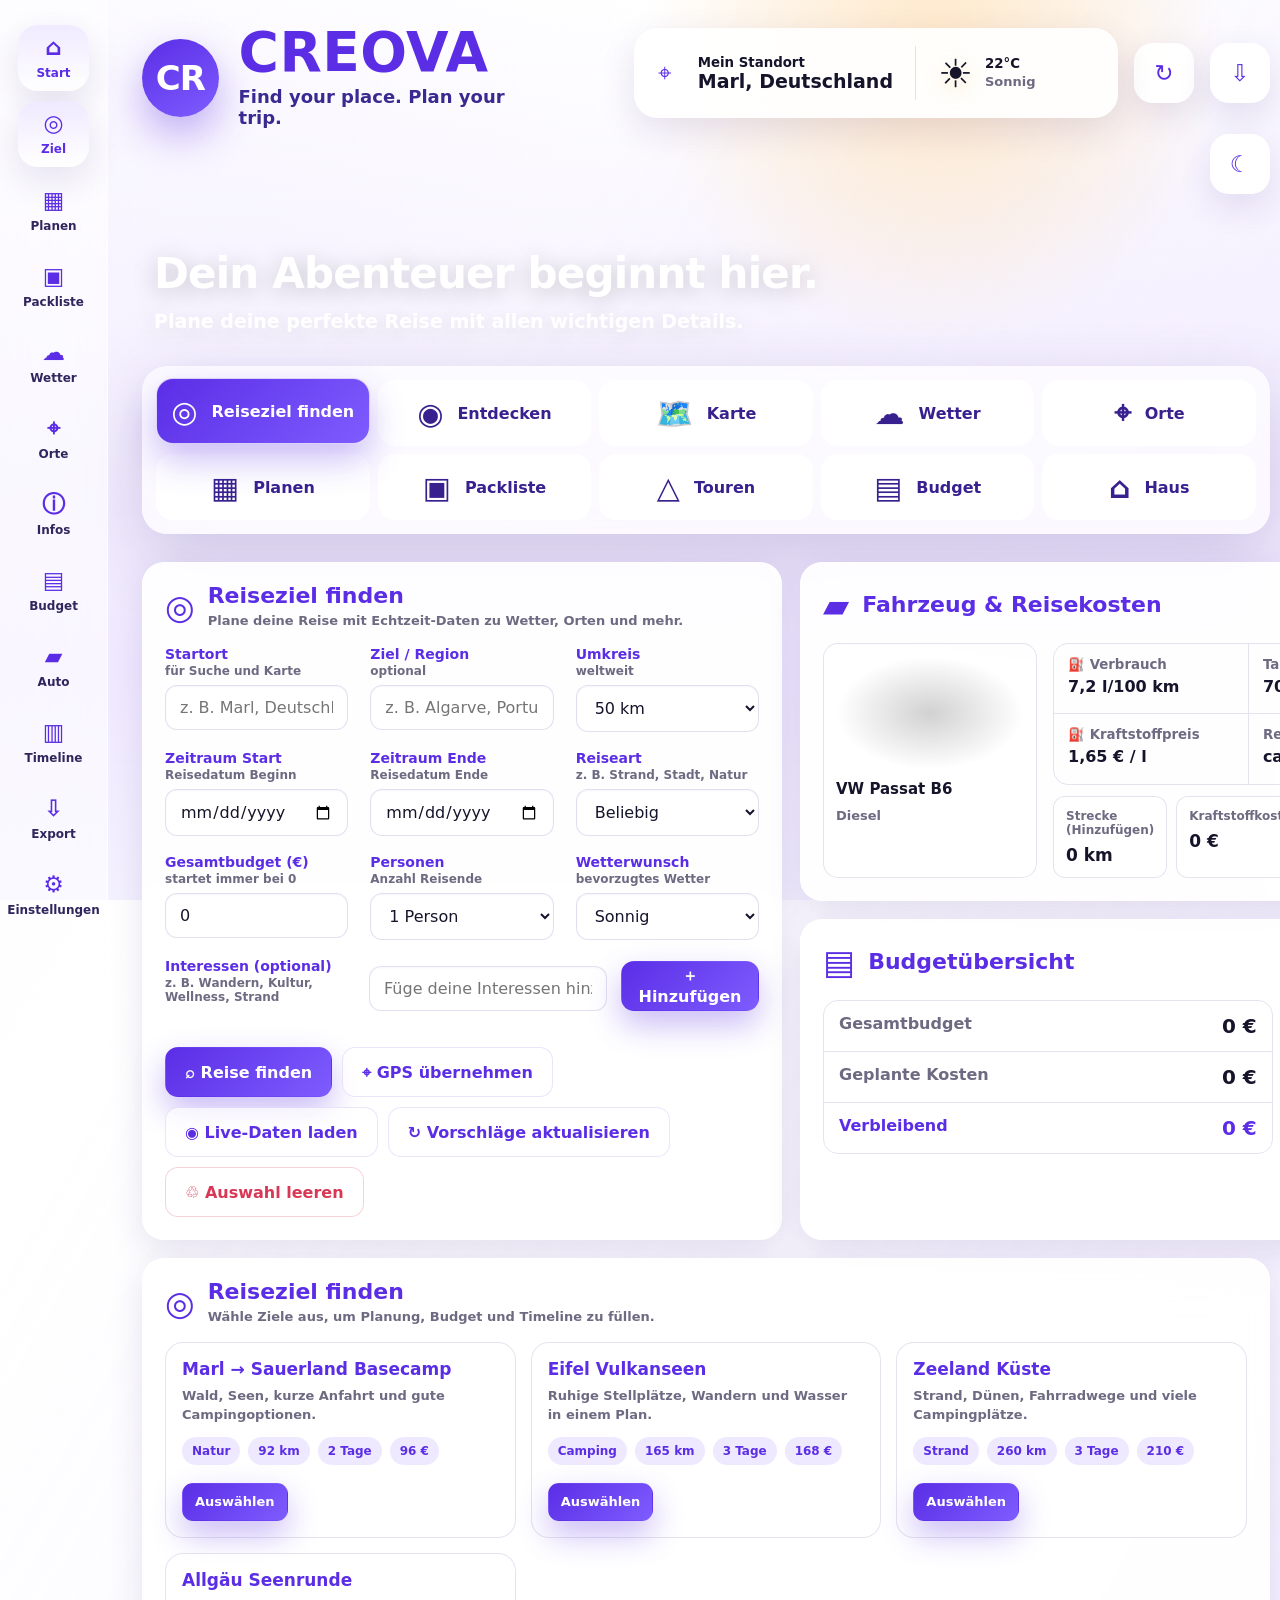
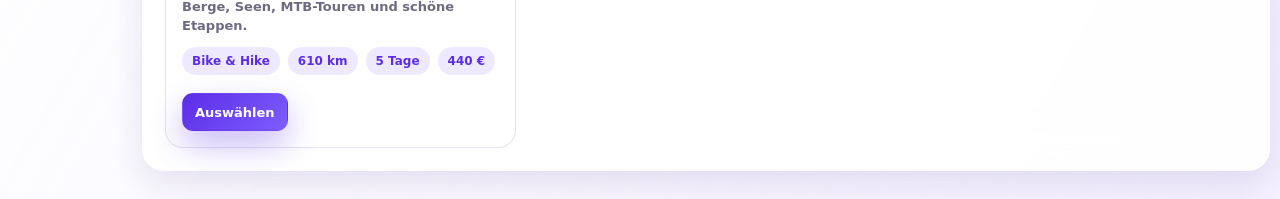
==== commit eb2a92a0: "Add styles for bottom and main elements" ====
--- a/index.html
+++ b/index.html
@@ -1200,6 +1200,20 @@
   renderBase();
   renderPanel(state.page || "target");
 })();
-</script>
+</script><style>
+
+  .bottom {
+
+    display: none !important;
+
+  }
+
+  .main {
+
+    padding-bottom: 28px !important;
+
+  }
+
+</style>
 </body>
 </html>
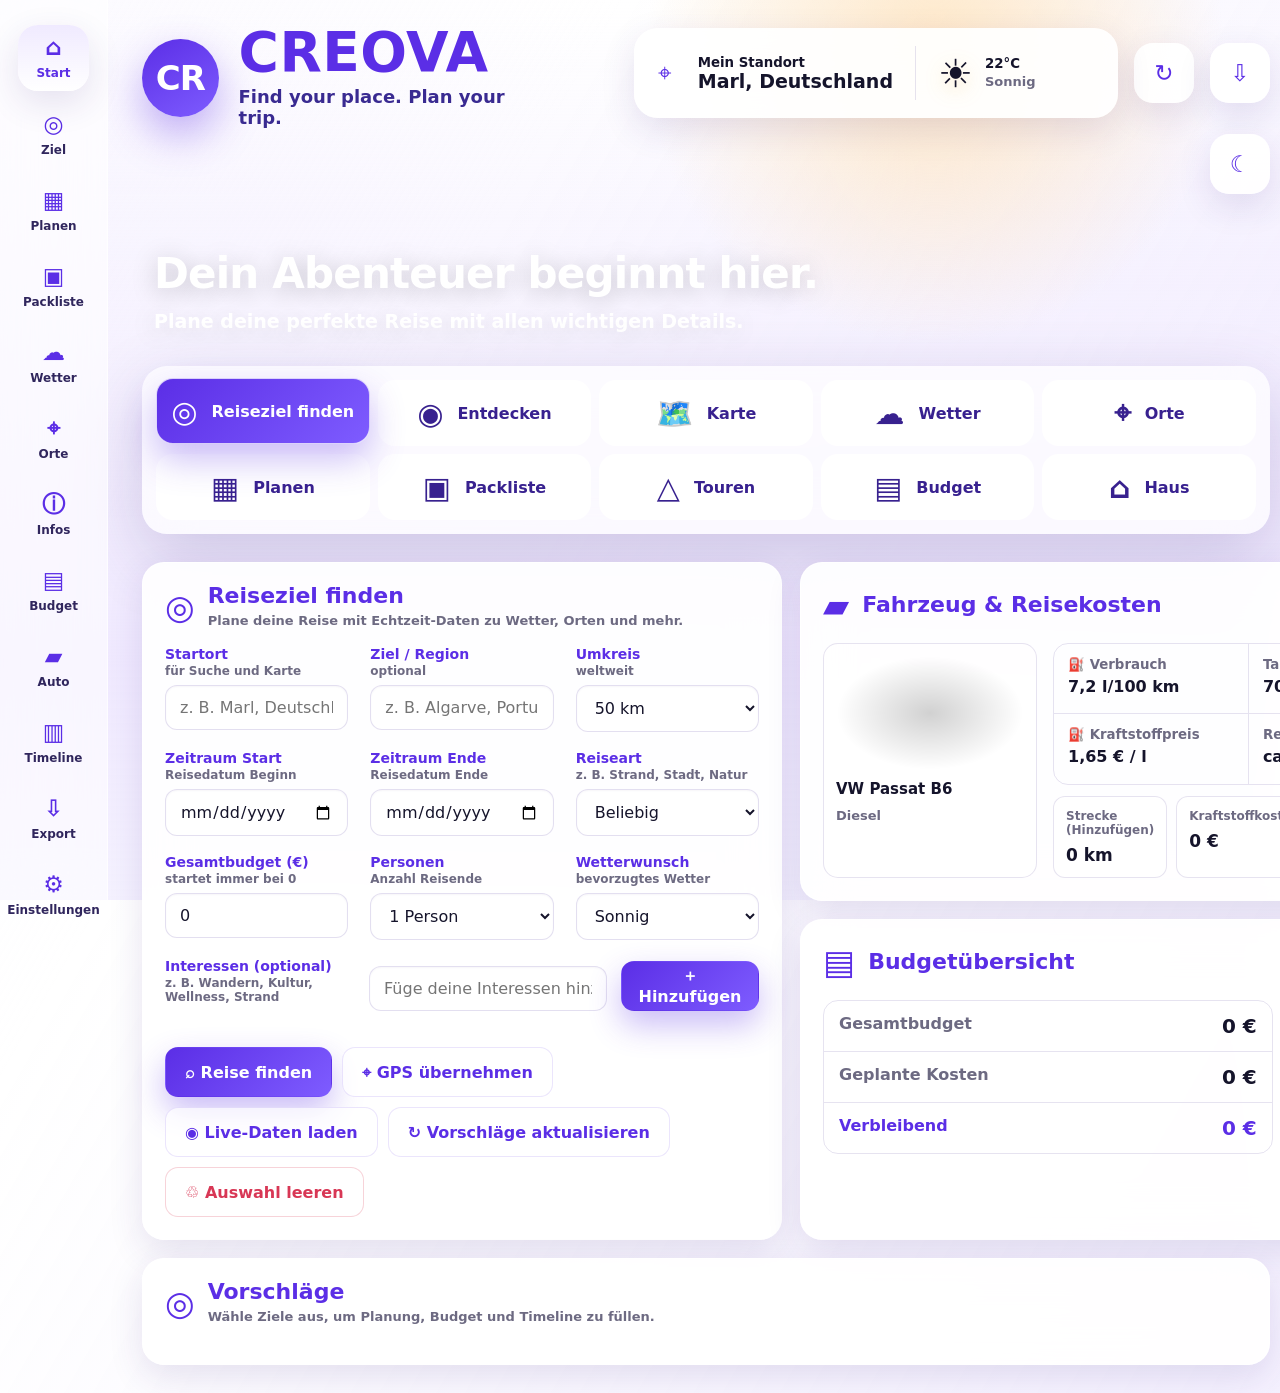
==== commit a647924b: "Update index.html" ====
--- a/index.html
+++ b/index.html
@@ -676,7 +676,7 @@
       const old = JSON.parse(localStorage.getItem("creovaState") || "{}");
       if(old && typeof old === "object"){
         Object.assign(state, old);
-        state.vehicle = Object.assign({name:"VW Passat B6", type:"Diesel", consumption:7.2, tank:70, fuel:1.65, extra:0}, old.vehicle || {});
+  state.vehicle = Object.assign({ name:"VW Passat B6",type:"Diesel",category:"kombi"consumption:7.2,tank:70,fuel:1.65,extra:0}, old.vehicle || {});
         state.pack = Array.isArray(old.pack) ? old.pack : state.pack;
       }
     }catch(e){}
@@ -1172,13 +1172,23 @@
     $("#openPlan").onclick = () => renderPanel("plan");
     $("#editVehicle").onclick = openVehicle;
     $("#saveVehicle").onclick = () => {
-      state.vehicle = {
-        name: $("#mVehicleName").value.trim() || "VW Passat B6",
-        type: $("#mVehicleType").value.trim() || "Diesel",
-        consumption: Number($("#mConsumption").value) || 0,
-        tank: Number($("#mTank").value) || 0,
-        fuel: Number($("#mFuel").value) || 0,
-        extra: Number($("#mExtra").value) || 0
+    state.vehicle = {
+
+  name: $("#mVehicleName").value.trim() || "VW Passat B6",
+
+  type: $("#mVehicleType").value.trim() || "Diesel",
+
+  category: ($("#mVehicleCategory")?.value || "kombi"),
+
+  consumption: Number($("#mConsumption").value) || 0,
+
+  tank: Number($("#mTank").value) || 0,
+
+  fuel: Number($("#mFuel").value) || 0,
+
+  extra: Number($("#mExtra").value) || 0
+
+};
       };
       $("#vehicleModal").classList.remove("active");
       save(); renderVehicle(); renderBudget(); renderPanel(state.page); toast("Fahrzeug gespeichert");
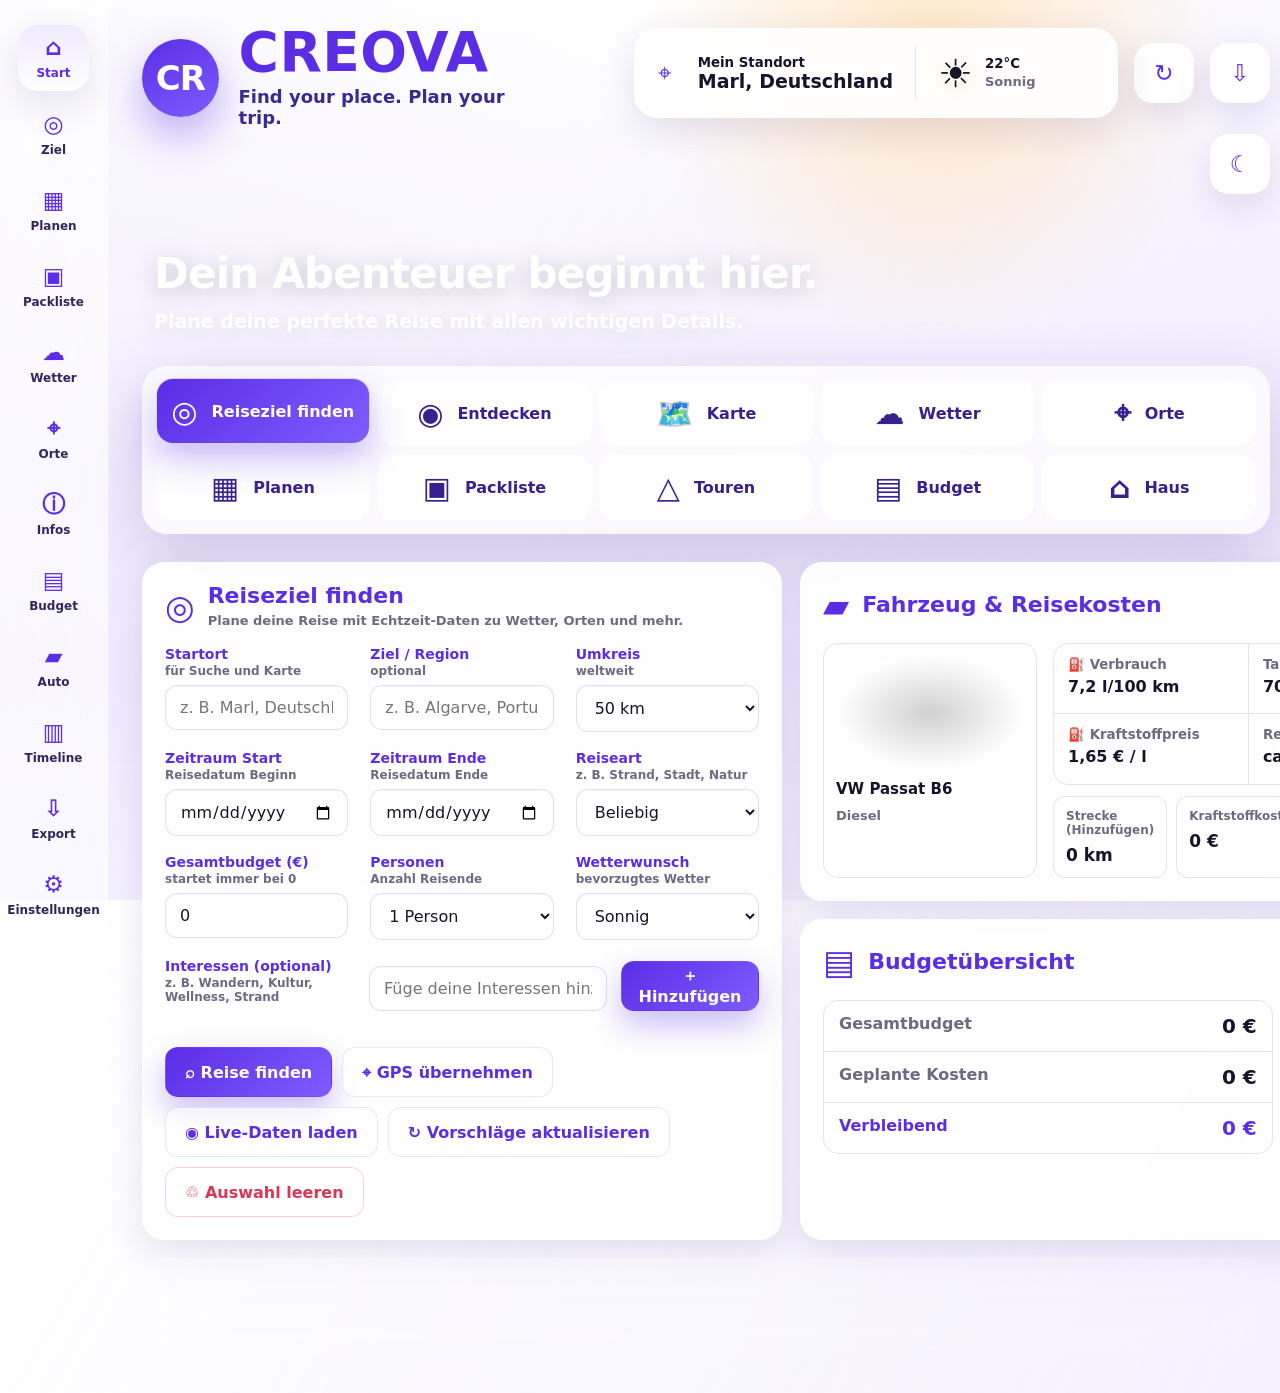
==== commit fd7d4409: "Add vehicle category selection to form" ====
--- a/index.html
+++ b/index.html
@@ -597,6 +597,7 @@
       <div class="formgrid">
         <div class="field"><label>Fahrzeug</label><small>Name</small><input id="mVehicleName"></div>
         <div class="field"><label>Typ</label><small>Benzin/Diesel/Hybrid</small><input id="mVehicleType"></div>
+        <div class="field"><label>Fahrzeugtyp</label><small>für passendes Bild</small><select id="mVehicleCategory"><option value="kombi">Kombi</option><option value="limousine">Limousine</option><option value="suv">SUV</option><option value="offroader">Offroader</option><option value="campervan">Campervan</option><option value="kastenwagen">Kastenwagen</option><option value="van">Van / Bus</option><option value="pickup">Pickup</option><option value="kleinwagen">Kleinwagen</option><option value="kompaktwagen">Kompaktwagen</option><option value="wohnmobil">Wohnmobil</option></select></div>
         <div class="field"><label>Verbrauch</label><small>l/100 km</small><input id="mConsumption" type="number" step="0.1"></div>
         <div class="field"><label>Tankgröße</label><small>Liter</small><input id="mTank" type="number" step="1"></div>
         <div class="field"><label>Kraftstoffpreis</label><small>€/Liter</small><input id="mFuel" type="number" step="0.01"></div>
